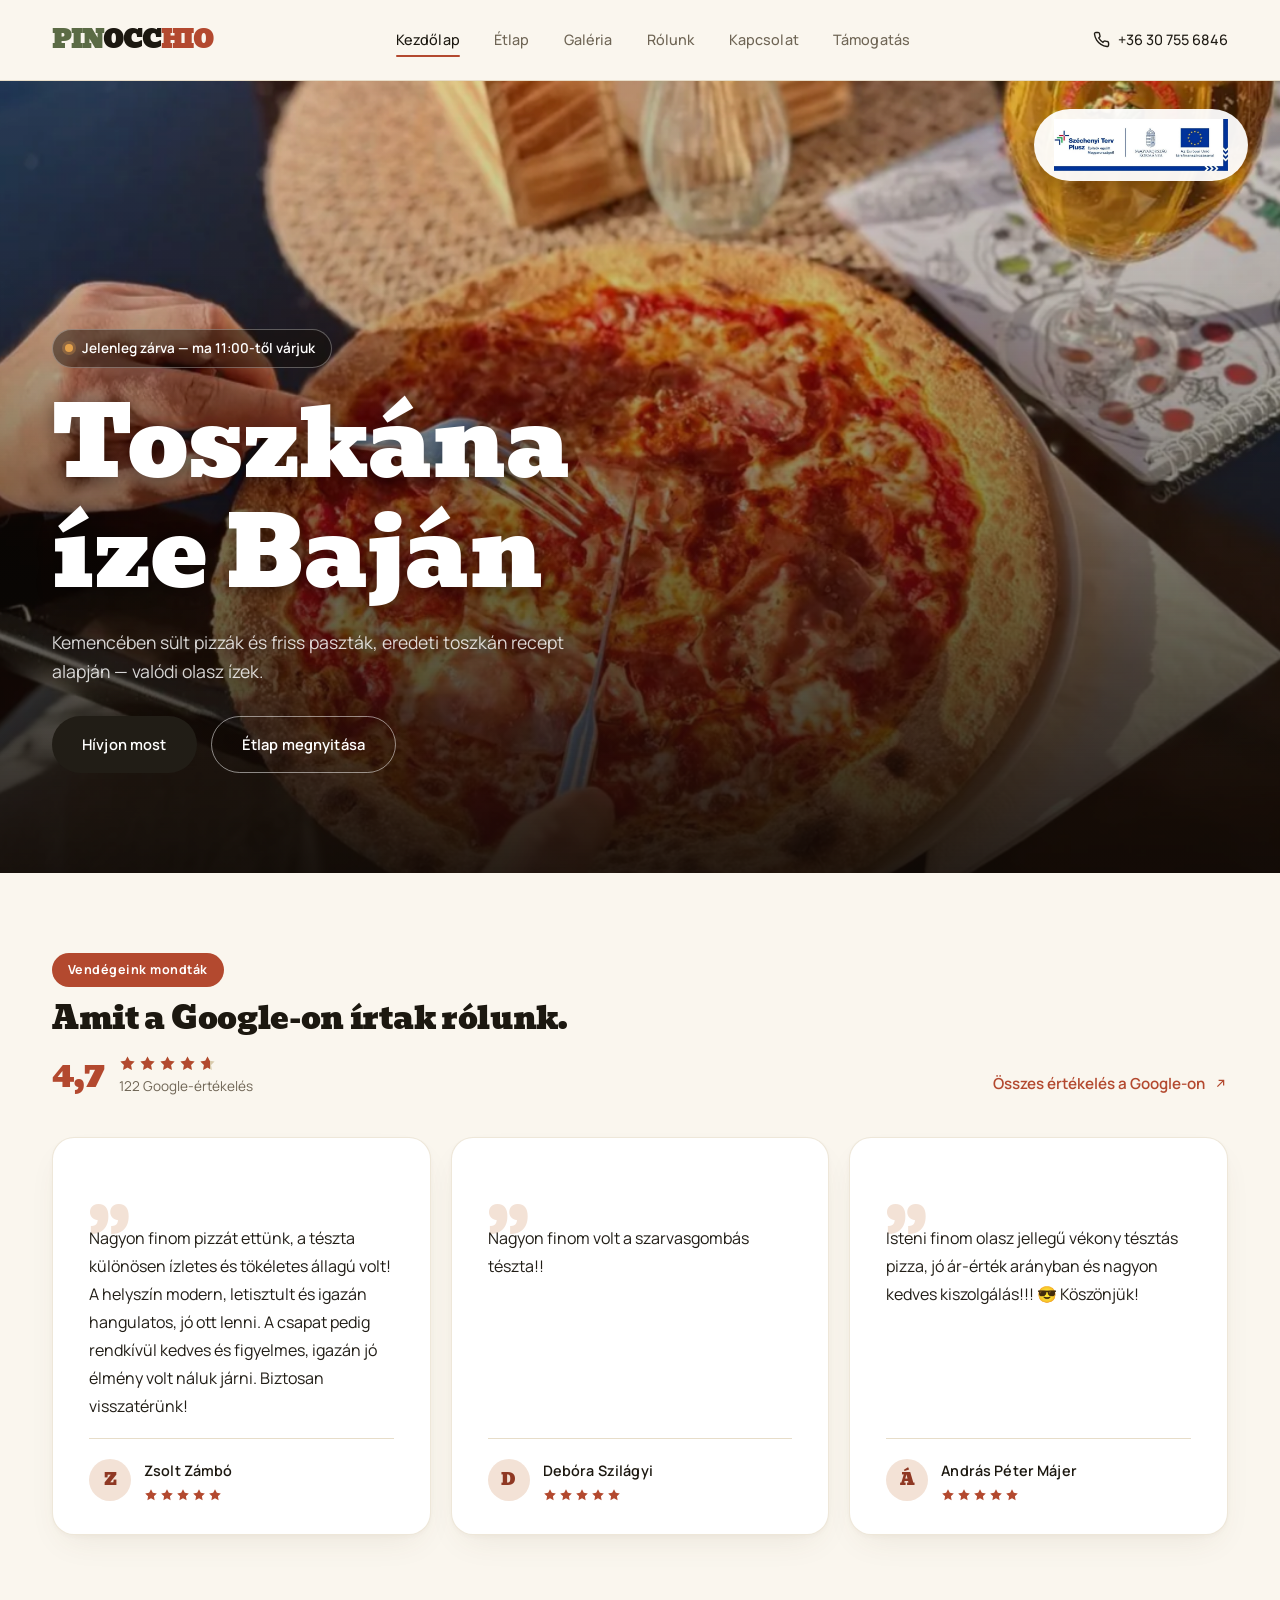
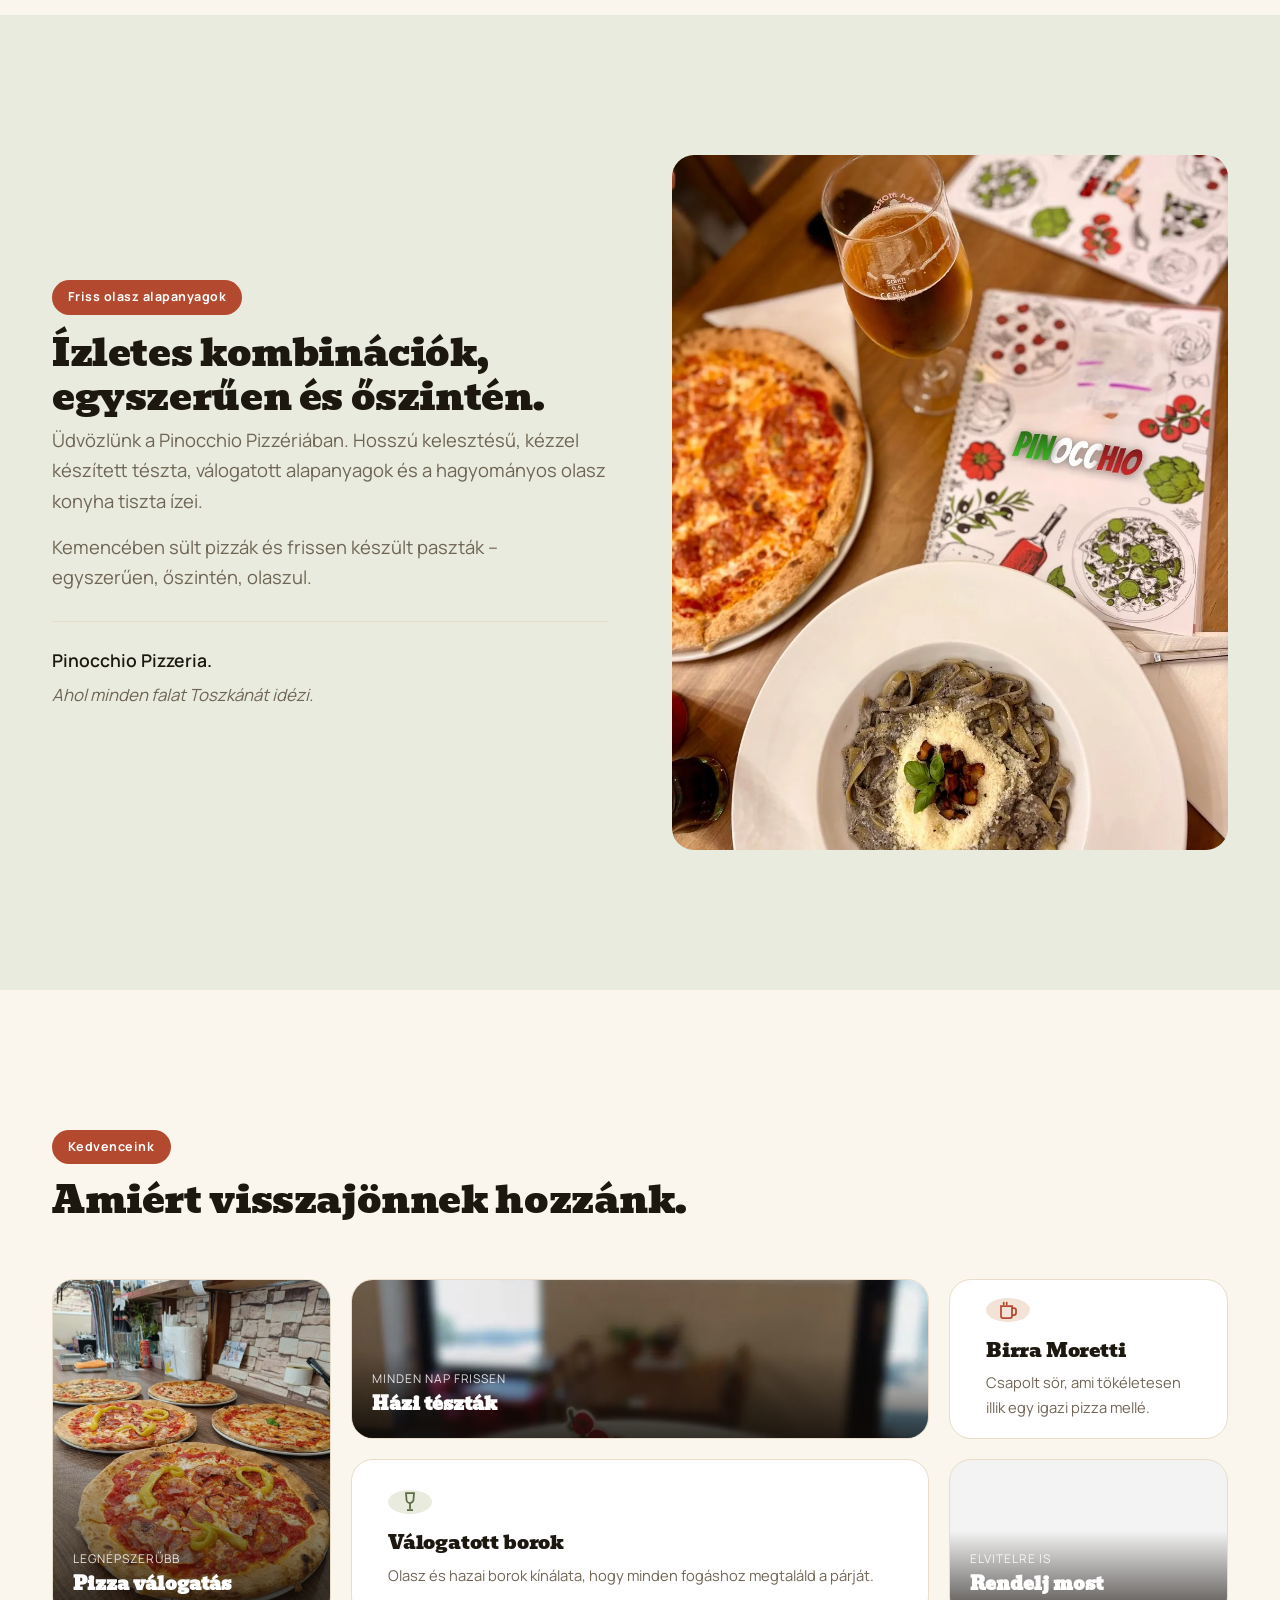
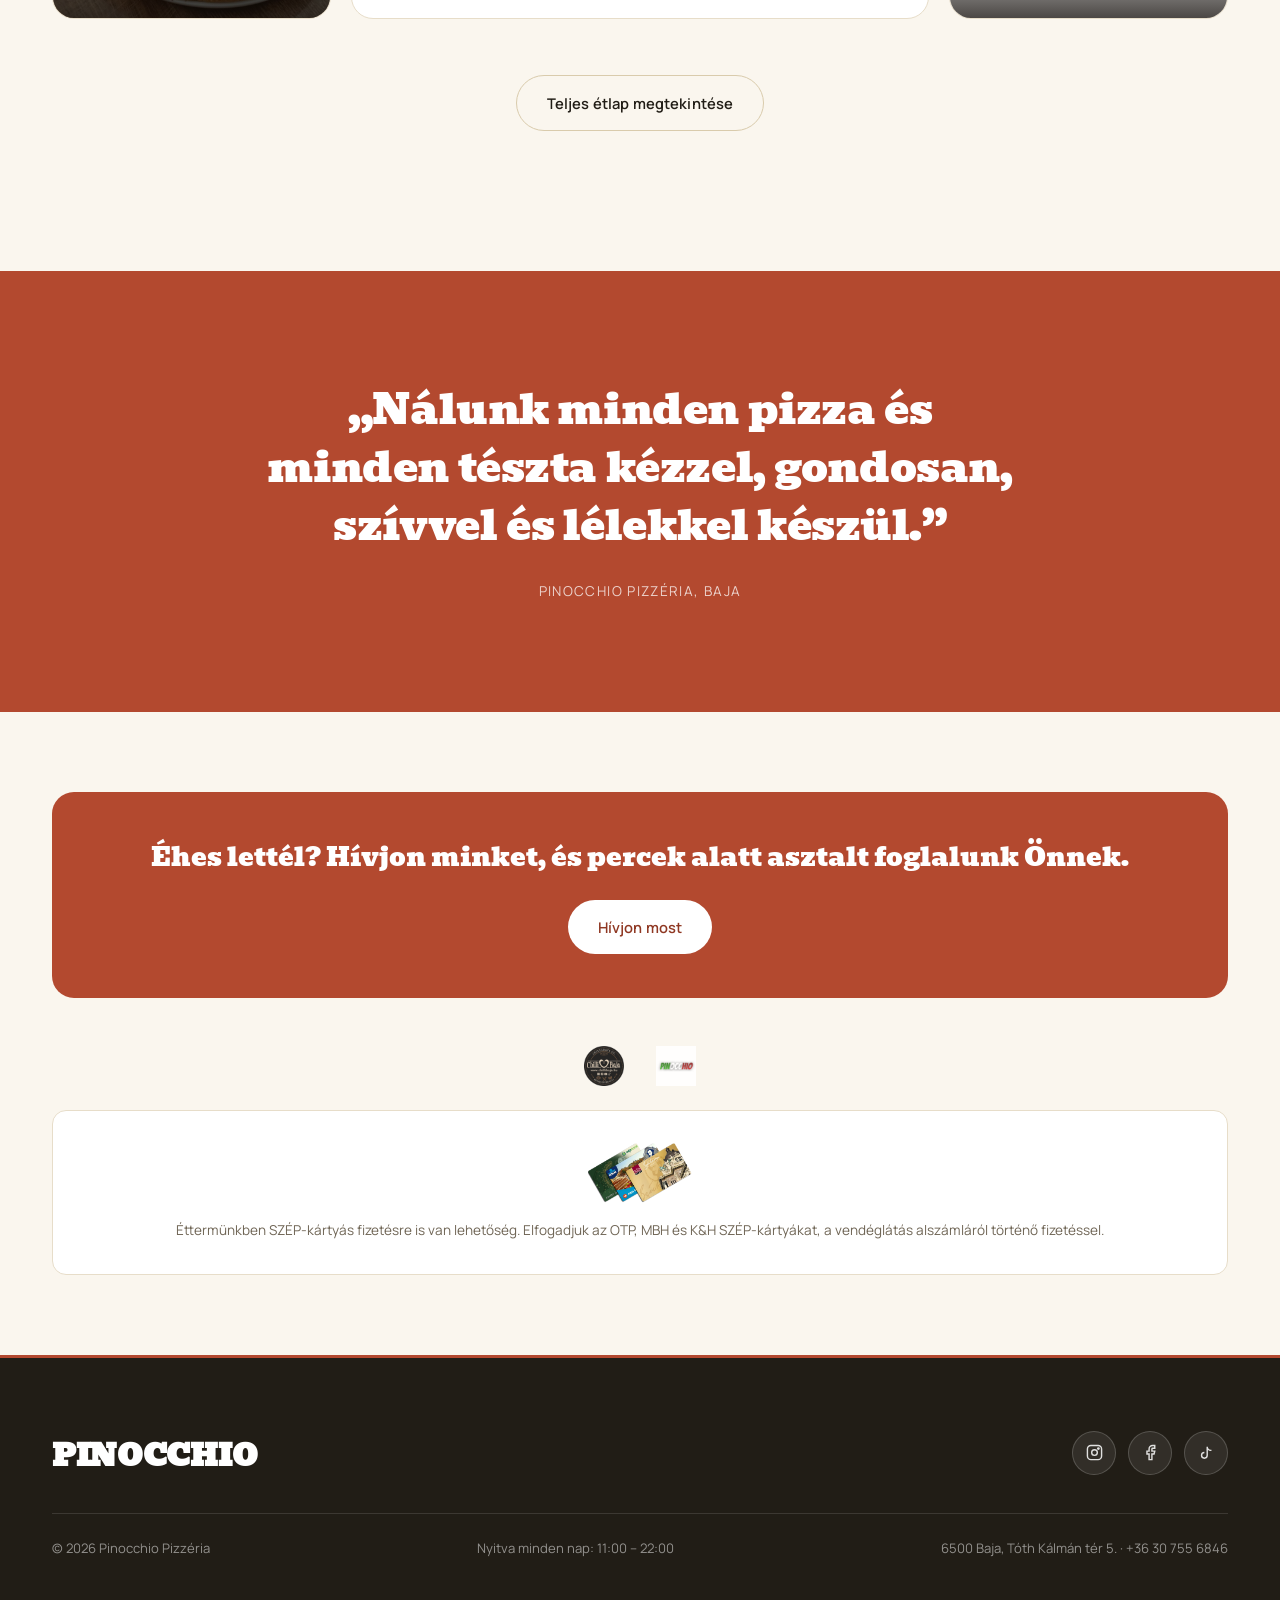
==== index.html @ bcd0d8e9 "Értékelés-kártyák hozzáigazítása az oldal vizuális nyelvéhez A kártyák "Google widget" hatásúak volt" ====
<!DOCTYPE html>
<html lang="hu">
<head>
  <meta charset="UTF-8">
  <meta name="viewport" content="width=device-width, initial-scale=1.0">
  <title>Pinocchio Pizzéria | Toszkána íze Baján</title>
  <meta name="description" content="Pinocchio Pizzéria Baján - kemencében sült pizzák és friss paszták, eredeti toszkán recept alapján.">
  <link rel="preconnect" href="https://fonts.googleapis.com">
  <link href="https://fonts.googleapis.com/css2?family=Bevan:ital@0;1&family=Fraunces:ital,wght@0,500;0,600;0,700;1,500&family=Manrope:wght@400;500;600;700&display=swap" rel="stylesheet">
  <link rel="stylesheet" href="css/style.css">
</head>
<body>

  <header class="site-header">
    <div class="container header-inner">
      <a href="index.html" class="logo">
        <span class="logo-text"><span class="c-green">PIN</span><span class="c-ink">OCC</span><span class="c-red">HIO</span></span>
      </a>
      <nav class="main-nav">
        <ul>
          <li><a href="index.html" class="active">Kezdőlap</a></li>
          <li><a href="etlap.html">Étlap</a></li>
          <li><a href="galeria.html">Galéria</a></li>
          <li><a href="rolunk.html">Rólunk</a></li>
          <li><a href="kapcsolat.html">Kapcsolat</a></li>
          <li><a href="tamogatas.html">Támogatás</a></li>
        </ul>
      </nav>
      <div class="header-actions">
        <a href="tel:+36307556846" class="header-phone" aria-label="Hívás: +36 30 755 6846">
          <svg viewBox="0 0 24 24" fill="none" stroke="currentColor" stroke-width="2"><path d="M22 16.92v3a2 2 0 0 1-2.18 2 19.79 19.79 0 0 1-8.63-3.07 19.5 19.5 0 0 1-6-6 19.79 19.79 0 0 1-3.07-8.67A2 2 0 0 1 4.11 2h3a2 2 0 0 1 2 1.72c.127.96.361 1.903.7 2.81a2 2 0 0 1-.45 2.11L8.09 9.91a16 16 0 0 0 6 6l1.27-1.27a2 2 0 0 1 2.11-.45c.907.339 1.85.573 2.81.7A2 2 0 0 1 22 16.92z"/></svg>
          <span class="phone-text">+36 30 755 6846</span>
        </a>
        <button class="nav-toggle" aria-label="Menü" aria-expanded="false"><span></span><span></span><span></span></button>
      </div>
    </div>
  </header>

  <section class="hero">
    <div class="hero-bg-wrap">
      <img class="hero-bg-img" src="images/hero-pizza.webp" alt="Pizza szeletelése a teraszon, napsütésben, sör és frissítők mellett" data-ph="Hero fotó: teraszon, kézzel vágott pizza">
    </div>
    <a href="tamogatas.html" class="funding-banner" aria-label="Széchenyi Terv Plusz támogatás – részletek a Támogatás oldalon">
      <img src="images/szechenyi-terv-plusz.webp" alt="Széchenyi Terv Plusz, Magyarország Kormánya, Európai Unió" data-ph="Széchenyi Terv Plusz sáv" style="height:52px; width:auto; display:block;">
    </a>
    <div class="container">
      <div class="hero-content">
        <div class="hero-status" id="hero-status" hidden>
          <span class="hero-status-dot" aria-hidden="true"></span>
          <span class="hero-status-text"></span>
        </div>
        <h1>Toszkána íze Baján</h1>
        <p>Kemencében sült pizzák és friss paszták, eredeti toszkán recept alapján — valódi olasz ízek.</p>
        <div class="hero-actions">
          <a href="tel:+36307556846" class="btn">Hívjon most</a>
          <a href="etlap.html" class="btn btn-ghost-light">Étlap megnyitása</a>
        </div>
      </div>
    </div>
  </section>

  <section class="section-tight reviews-section" data-reveal-group aria-labelledby="reviews-title">
    <div class="container">
      <div class="reviews-head" data-reveal>
        <div>
          <span class="eyebrow">Vendégeink mondták</span>
          <h2 id="reviews-title">Amit a Google-on írtak rólunk.</h2>

          <div class="reviews-rating">
            <span class="rating-score">4,7</span>
            <div class="rating-meta">
              <!-- A kitöltés 4,7/5 = 94%, nem felkerekített 5 csillag. -->
              <span class="rating-stars" role="img" aria-label="4,7 csillag az 5-ből">
                <span class="rating-stars-track">
                  <svg viewBox="0 0 24 24" aria-hidden="true"><path d="m12 2 3.09 6.26L22 9.27l-5 4.87 1.18 6.88L12 17.77l-6.18 3.25L7 14.14l-5-4.87 6.91-1.01L12 2Z"/></svg>
                  <svg viewBox="0 0 24 24" aria-hidden="true"><path d="m12 2 3.09 6.26L22 9.27l-5 4.87 1.18 6.88L12 17.77l-6.18 3.25L7 14.14l-5-4.87 6.91-1.01L12 2Z"/></svg>
                  <svg viewBox="0 0 24 24" aria-hidden="true"><path d="m12 2 3.09 6.26L22 9.27l-5 4.87 1.18 6.88L12 17.77l-6.18 3.25L7 14.14l-5-4.87 6.91-1.01L12 2Z"/></svg>
                  <svg viewBox="0 0 24 24" aria-hidden="true"><path d="m12 2 3.09 6.26L22 9.27l-5 4.87 1.18 6.88L12 17.77l-6.18 3.25L7 14.14l-5-4.87 6.91-1.01L12 2Z"/></svg>
                  <svg viewBox="0 0 24 24" aria-hidden="true"><path d="m12 2 3.09 6.26L22 9.27l-5 4.87 1.18 6.88L12 17.77l-6.18 3.25L7 14.14l-5-4.87 6.91-1.01L12 2Z"/></svg>
                </span>
                <span class="rating-stars-fill">
                  <span class="rating-stars-row">
                    <svg viewBox="0 0 24 24" aria-hidden="true"><path d="m12 2 3.09 6.26L22 9.27l-5 4.87 1.18 6.88L12 17.77l-6.18 3.25L7 14.14l-5-4.87 6.91-1.01L12 2Z"/></svg>
                    <svg viewBox="0 0 24 24" aria-hidden="true"><path d="m12 2 3.09 6.26L22 9.27l-5 4.87 1.18 6.88L12 17.77l-6.18 3.25L7 14.14l-5-4.87 6.91-1.01L12 2Z"/></svg>
                    <svg viewBox="0 0 24 24" aria-hidden="true"><path d="m12 2 3.09 6.26L22 9.27l-5 4.87 1.18 6.88L12 17.77l-6.18 3.25L7 14.14l-5-4.87 6.91-1.01L12 2Z"/></svg>
                    <svg viewBox="0 0 24 24" aria-hidden="true"><path d="m12 2 3.09 6.26L22 9.27l-5 4.87 1.18 6.88L12 17.77l-6.18 3.25L7 14.14l-5-4.87 6.91-1.01L12 2Z"/></svg>
                    <svg viewBox="0 0 24 24" aria-hidden="true"><path d="m12 2 3.09 6.26L22 9.27l-5 4.87 1.18 6.88L12 17.77l-6.18 3.25L7 14.14l-5-4.87 6.91-1.01L12 2Z"/></svg>
                  </span>
                </span>
              </span>
              <span class="rating-count">122 Google-értékelés</span>
            </div>
          </div>
        </div>

        <a href="https://www.google.com/search?hl=hu&amp;q=Pinocchio+Pizzeria+Baja&amp;si=APenkKmVGdgpMPDQZoEWS8RIAhsqXAKlNLP0B8DNkkiU9KPI0ZlF3ijc8vMxl3jXnVHCu2qOVrmI-VQfmdqanh3Q76KdPwLLT1fNZAM6zOHg3yiAg5osFNRvyavQ94IfJoLZQ6wRVt1F" class="reviews-link" target="_blank" rel="noopener">
          Összes értékelés a Google-on
          <svg viewBox="0 0 24 24" fill="none" stroke="currentColor" stroke-width="2" aria-hidden="true"><path d="M7 17 17 7M9 7h8v8"/></svg>
        </a>
      </div>

      <ul class="reviews-grid">
        <li class="review-card" data-reveal>
          <span class="review-mark" aria-hidden="true">&bdquo;</span>
          <blockquote>Nagyon finom pizzát ettünk, a tészta különösen ízletes és tökéletes állagú volt! A helyszín modern, letisztult és igazán hangulatos, jó ott lenni. A csapat pedig rendkívül kedves és figyelmes, igazán jó élmény volt náluk járni. Biztosan visszatérünk!</blockquote>
          <footer class="review-author">
            <span class="review-avatar" aria-hidden="true">Z</span>
            <span class="review-author-meta">
              <cite>Zsolt Zámbó</cite>
              <span class="review-stars" role="img" aria-label="5 csillag az 5-ből">
                <svg viewBox="0 0 24 24" aria-hidden="true"><path d="m12 2 3.09 6.26L22 9.27l-5 4.87 1.18 6.88L12 17.77l-6.18 3.25L7 14.14l-5-4.87 6.91-1.01L12 2Z"/></svg>
                <svg viewBox="0 0 24 24" aria-hidden="true"><path d="m12 2 3.09 6.26L22 9.27l-5 4.87 1.18 6.88L12 17.77l-6.18 3.25L7 14.14l-5-4.87 6.91-1.01L12 2Z"/></svg>
                <svg viewBox="0 0 24 24" aria-hidden="true"><path d="m12 2 3.09 6.26L22 9.27l-5 4.87 1.18 6.88L12 17.77l-6.18 3.25L7 14.14l-5-4.87 6.91-1.01L12 2Z"/></svg>
                <svg viewBox="0 0 24 24" aria-hidden="true"><path d="m12 2 3.09 6.26L22 9.27l-5 4.87 1.18 6.88L12 17.77l-6.18 3.25L7 14.14l-5-4.87 6.91-1.01L12 2Z"/></svg>
                <svg viewBox="0 0 24 24" aria-hidden="true"><path d="m12 2 3.09 6.26L22 9.27l-5 4.87 1.18 6.88L12 17.77l-6.18 3.25L7 14.14l-5-4.87 6.91-1.01L12 2Z"/></svg>
              </span>
            </span>
          </footer>
        </li>

        <li class="review-card" data-reveal>
          <span class="review-mark" aria-hidden="true">&bdquo;</span>
          <blockquote>Nagyon finom volt a szarvasgombás tészta!!</blockquote>
          <footer class="review-author">
            <span class="review-avatar" aria-hidden="true">D</span>
            <span class="review-author-meta">
              <cite>Debóra Szilágyi</cite>
              <span class="review-stars" role="img" aria-label="5 csillag az 5-ből">
                <svg viewBox="0 0 24 24" aria-hidden="true"><path d="m12 2 3.09 6.26L22 9.27l-5 4.87 1.18 6.88L12 17.77l-6.18 3.25L7 14.14l-5-4.87 6.91-1.01L12 2Z"/></svg>
                <svg viewBox="0 0 24 24" aria-hidden="true"><path d="m12 2 3.09 6.26L22 9.27l-5 4.87 1.18 6.88L12 17.77l-6.18 3.25L7 14.14l-5-4.87 6.91-1.01L12 2Z"/></svg>
                <svg viewBox="0 0 24 24" aria-hidden="true"><path d="m12 2 3.09 6.26L22 9.27l-5 4.87 1.18 6.88L12 17.77l-6.18 3.25L7 14.14l-5-4.87 6.91-1.01L12 2Z"/></svg>
                <svg viewBox="0 0 24 24" aria-hidden="true"><path d="m12 2 3.09 6.26L22 9.27l-5 4.87 1.18 6.88L12 17.77l-6.18 3.25L7 14.14l-5-4.87 6.91-1.01L12 2Z"/></svg>
                <svg viewBox="0 0 24 24" aria-hidden="true"><path d="m12 2 3.09 6.26L22 9.27l-5 4.87 1.18 6.88L12 17.77l-6.18 3.25L7 14.14l-5-4.87 6.91-1.01L12 2Z"/></svg>
              </span>
            </span>
          </footer>
        </li>

        <li class="review-card" data-reveal>
          <span class="review-mark" aria-hidden="true">&bdquo;</span>
          <blockquote>Isteni finom olasz jellegű vékony tésztás pizza, jó ár-érték arányban és nagyon kedves kiszolgálás!!! 😎 Köszönjük!</blockquote>
          <footer class="review-author">
            <span class="review-avatar" aria-hidden="true">Á</span>
            <span class="review-author-meta">
              <cite>András Péter Májer</cite>
              <span class="review-stars" role="img" aria-label="5 csillag az 5-ből">
                <svg viewBox="0 0 24 24" aria-hidden="true"><path d="m12 2 3.09 6.26L22 9.27l-5 4.87 1.18 6.88L12 17.77l-6.18 3.25L7 14.14l-5-4.87 6.91-1.01L12 2Z"/></svg>
                <svg viewBox="0 0 24 24" aria-hidden="true"><path d="m12 2 3.09 6.26L22 9.27l-5 4.87 1.18 6.88L12 17.77l-6.18 3.25L7 14.14l-5-4.87 6.91-1.01L12 2Z"/></svg>
                <svg viewBox="0 0 24 24" aria-hidden="true"><path d="m12 2 3.09 6.26L22 9.27l-5 4.87 1.18 6.88L12 17.77l-6.18 3.25L7 14.14l-5-4.87 6.91-1.01L12 2Z"/></svg>
                <svg viewBox="0 0 24 24" aria-hidden="true"><path d="m12 2 3.09 6.26L22 9.27l-5 4.87 1.18 6.88L12 17.77l-6.18 3.25L7 14.14l-5-4.87 6.91-1.01L12 2Z"/></svg>
                <svg viewBox="0 0 24 24" aria-hidden="true"><path d="m12 2 3.09 6.26L22 9.27l-5 4.87 1.18 6.88L12 17.77l-6.18 3.25L7 14.14l-5-4.87 6.91-1.01L12 2Z"/></svg>
              </span>
            </span>
          </footer>
        </li>
      </ul>
    </div>
  </section>

  <section class="section section-surface" data-reveal-group>
    <div class="container intro-grid">
      <div data-reveal>
        <span class="eyebrow">Friss olasz alapanyagok</span>
        <h2>Ízletes kombinációk, egyszerűen és őszintén.</h2>
        <p>Üdvözlünk a Pinocchio Pizzériában. Hosszú kelesztésű, kézzel készített tészta, válogatott alapanyagok és a hagyományos olasz konyha tiszta ízei.</p>
        <p>Kemencében sült pizzák és frissen készült paszták – egyszerűen, őszintén, olaszul.</p>
        <p class="signature">Pinocchio Pizzeria.
          <small>Ahol minden falat Toszkánát idézi.</small>
        </p>
      </div>
      <div class="intro-img" data-reveal>
        <img src="images/asztal-etel.webp" alt="Pizza, tészta és bor az asztalon" data-ph="Asztali fotó: pizza, tészta, bor" loading="lazy" decoding="async">
      </div>
    </div>
  </section>

  <section class="section" data-reveal-group>
    <div class="container">
      <div class="section-head" data-reveal>
        <span class="eyebrow">Kedvenceink</span>
        <h2>Amiért visszajönnek hozzánk.</h2>
      </div>

      <div class="bento-grid">
        <div class="bento-card row-2 has-photo" data-reveal>
          <img src="images/etlap-elonezet.webp" alt="Válogatás a pizzáinkból" data-ph="Pizza válogatás" loading="lazy" decoding="async">
          <div class="bento-label">
            <div class="tag">Legnépszerűbb</div>
            <div class="name">Pizza válogatás</div>
          </div>
        </div>

        <div class="bento-card span-2 has-photo" data-reveal>
          <img src="images/rolunk-teszta.webp" alt="Kézzel nyújtott házi tészta friss bazsalikommal" data-ph="Házi tészta bazsalikommal" loading="lazy" decoding="async">
          <div class="bento-label">
            <div class="tag">Minden nap frissen</div>
            <div class="name">Házi tészták</div>
          </div>
        </div>

        <div class="bento-card icon-card" data-reveal>
          <span class="icon-badge" aria-hidden="true">
            <svg width="24" height="24" viewBox="0 0 24 24" fill="none" stroke="currentColor" stroke-width="1.75"><path d="M5 8h11v10a2 2 0 0 1-2 2H7a2 2 0 0 1-2-2V8Z"/><path d="M16 10h2a2 2 0 0 1 2 2v3a2 2 0 0 1-2 2h-2"/><path d="M8 4c-.5 1-.5 2 0 3M11 4c-.5 1-.5 2 0 3"/></svg>
          </span>
          <h3>Birra Moretti</h3>
          <p>Csapolt sör, ami tökéletesen illik egy igazi pizza mellé.</p>
        </div>

        <div class="bento-card span-2 icon-card" data-reveal>
          <span class="icon-badge olive" aria-hidden="true">
            <svg width="24" height="24" viewBox="0 0 24 24" fill="none" stroke="currentColor" stroke-width="1.75"><path d="M8 3h8l-.5 6.5a3.5 3.5 0 0 1-7 0L8 3Z"/><path d="M12 13v6M9 20h6"/></svg>
          </span>
          <h3>Válogatott borok</h3>
          <p>Olasz és hazai borok kínálata, hogy minden fogáshoz megtaláld a párját.</p>
        </div>

        <div class="bento-card has-photo" data-reveal>
          <img src="images/rolunk-pizza.webp" alt="Kemencében sült pizza dobozban" data-ph="Pizza dobozban" loading="lazy" decoding="async">
          <div class="bento-label">
            <div class="tag">Elvitelre is</div>
            <div class="name">Rendelj most</div>
          </div>
        </div>
      </div>

      <div style="text-align:center; margin-top:56px;" data-reveal>
        <a href="etlap.html" class="btn btn-outline">Teljes étlap megtekintése</a>
      </div>
    </div>
  </section>

  <section class="section pull-quote-section">
    <div class="container pull-quote" data-reveal>
      <p>„Nálunk minden pizza és minden tészta kézzel, gondosan, szívvel és lélekkel készül.”</p>
      <cite>Pinocchio Pizzéria, Baja</cite>
    </div>
  </section>

  <section class="section-tight" data-reveal-group>
    <div class="container">
      <div class="closing-cta" data-reveal>
        <p>Éhes lettél? Hívjon minket, és percek alatt asztalt foglalunk Önnek.</p>
        <a href="tel:+36307556846" class="btn">Hívjon most</a>
      </div>

      <div class="partners-strip" data-reveal>
        <img src="images/logo-chillibaja.webp" alt="Chilli Baja logó" data-ph="Chilli Baja logó" loading="lazy" decoding="async">
        <img src="images/logo-pinocchio.webp" alt="Pinocchio logó" data-ph="Pinocchio logó" loading="lazy" decoding="async">
      </div>

      <div class="payment-note">
        <img src="images/szep_kartyak.webp" alt="OTP, K&amp;H és MBH SZÉP kártya logók" data-ph="SZÉP kártya logók" loading="lazy" decoding="async">
        <p>Éttermünkben SZÉP-kártyás fizetésre is van lehetőség. Elfogadjuk az OTP, MBH és K&amp;H SZÉP-kártyákat, a vendéglátás alszámláról történő fizetéssel.</p>
      </div>
    </div>
  </section>

  <footer class="site-footer">
    <div class="container">
      <div class="footer-grid">
        <span class="logo-text"><span class="c-green">PIN</span><span class="c-ink">OCC</span><span class="c-red">HIO</span></span>
        <div class="social-icons">
          <a href="https://www.instagram.com/pinocchio_baja/" target="_blank" rel="noopener" aria-label="Instagram"><svg width="17" height="17" viewBox="0 0 24 24" fill="none" stroke="currentColor" stroke-width="2"><rect x="2" y="2" width="20" height="20" rx="5"/><circle cx="12" cy="12" r="4"/><circle cx="17.5" cy="6.5" r="1"/></svg></a>
          <a href="https://www.facebook.com/bajapinocchio" target="_blank" rel="noopener" aria-label="Facebook"><svg width="17" height="17" viewBox="0 0 24 24" fill="none" stroke="currentColor" stroke-width="2"><path d="M18 2h-3a5 5 0 0 0-5 5v3H7v4h3v8h4v-8h3l1-4h-4V7a1 1 0 0 1 1-1h3z"/></svg></a>
          <a href="https://www.tiktok.com/@pinocchiobaja" target="_blank" rel="noopener" aria-label="TikTok"><svg width="17" height="17" viewBox="0 0 24 24" fill="none" stroke="currentColor" stroke-width="2"><path d="M9 12a4 4 0 1 0 4 4V4a5 5 0 0 0 5 5h1"/></svg></a>
        </div>
      </div>
      <div class="footer-bottom">
        <span>&copy; <span id="year"></span> Pinocchio Pizzéria</span>
        <span>Nyitva minden nap: 11:00 &ndash; 22:00</span>
        <span>6500 Baja, Tóth Kálmán tér 5. &middot; <a href="tel:+36307556846">+36 30 755 6846</a></span>
      </div>
    </div>
  </footer>

  <script src="js/script.js"></script>
  <script>document.getElementById('year').textContent = new Date().getFullYear();</script>
</body>
</html>
---- css/style.css ----
/* ===========================================================
   Pinocchio Pizzéria — REDESIGN (premium minimal / bento)
   Meleg olasz hangulat, de modern minimalista, prémium nyelven:
   sok levegő, egyetlen magabiztos terrakotta akcentus, finom
   hajszálvonalak dekoráció helyett, bento-jellegű kártyák.
   Mozgás: közepes intenzitás - staggered scroll-reveal + finom
   hero parallax, de mindig 300ms alatti UI-mikroanimációkkal.
   =========================================================== */

:root {
  --color-bg: #faf6ee;
  --color-surface: #ffffff;
  --color-ink: #211d16;
  --color-heading: #1c1810;
  --color-text-soft: #6f6555;
  --color-text-faint: #7a6e56;

  --color-accent: #b3492f;
  --color-accent-dark: #8f3823;
  --color-accent-soft: #f3e2d6;
  --color-olive: #5b6b45;
  --color-olive-soft: #e8ebdd;

  --color-line: #e7ddc9;
  --color-line-strong: #d9cbac;
  --color-white: #ffffff;

  --color-status-open: #7fce6d;
  --color-status-closed: #e4a24c;

  --font-display: "Bevan", "Fraunces", "Georgia", serif;
  --font-body: "Manrope", "Segoe UI", sans-serif;

  --container-width: 1240px;
  --radius-sm: 6px;
  --radius-md: 14px;
  --radius-lg: 22px;

  --ease-out: cubic-bezier(0.23, 1, 0.32, 1);
  --ease-in-out: cubic-bezier(0.77, 0, 0.175, 1);
  --dur-fast: 160ms;
  --dur-base: 220ms;
  --dur-reveal: 600ms;
}

* { margin: 0; padding: 0; box-sizing: border-box; }
html { scroll-behavior: smooth; }

@media (prefers-reduced-motion: reduce) {
  html { scroll-behavior: auto; }
  * { animation-duration: 0.01ms !important; transition-duration: 0.01ms !important; }
}

body {
  font-family: var(--font-body);
  background: var(--color-bg);
  color: var(--color-ink);
  line-height: 1.65;
  font-size: 16px;
  -webkit-font-smoothing: antialiased;
}

img { max-width: 100%; display: block; }
a { color: inherit; text-decoration: none; }
ul { list-style: none; }
button { font-family: inherit; cursor: pointer; border: none; background: none; }

.container {
  width: 100%;
  max-width: var(--container-width);
  margin-inline: auto;
  padding-inline: 32px;
}

h1, h2, h3, h4 {
  font-family: var(--font-display);
  color: var(--color-heading);
  /* Bevan ships one weight (400) - the slab strokes carry the weight
     themselves, so headings ask for 400 everywhere rather than a
     synthetic/faux-bold from requesting a weight the face doesn't have. */
  font-weight: 400;
  line-height: 1.15;
  letter-spacing: -0.01em;
  text-wrap: balance;
}

/* Tömör jelvény a ritkított nagybetűs "kicker" helyett - /impeccable bolder,
   playful energy irány. Elhagyja az AI-sablon kicker-mintát, és mellékesen
   robusztusabban old meg minden hero/fotó-fölötti kontraszt-kérdést is,
   mint egy csak-szöveg megoldás, mert nem függ az alatta lévő háttértől. */
.eyebrow {
  display: inline-flex;
  align-items: center;
  padding: 7px 16px;
  border-radius: 999px;
  background: var(--color-accent);
  color: var(--color-white);
  font-weight: 700;
  font-size: 0.78rem;
  letter-spacing: 0.04em;
}

.eyebrow::before {
  display: none;
}

/* ---------- Gombok ---------- */
.btn {
  display: inline-flex;
  align-items: center;
  gap: 10px;
  padding: 15px 30px;
  background: var(--color-ink);
  color: var(--color-white);
  font-family: var(--font-body);
  font-weight: 600;
  font-size: 0.92rem;
  letter-spacing: 0.01em;
  border-radius: 999px;
  transition: transform var(--dur-fast) var(--ease-out),
              background var(--dur-base) var(--ease-out),
              box-shadow var(--dur-base) var(--ease-out);
}

.btn:hover {
  background: var(--color-accent);
  box-shadow: 0 10px 26px rgba(179, 73, 47, 0.28);
  transform: translateY(-2px);
}

.btn:active { transform: scale(0.97) translateY(0); transition-duration: var(--dur-fast); }

.btn-outline {
  background: transparent;
  color: var(--color-ink);
  border: 1px solid var(--color-line-strong);
}

.btn-outline:hover { background: var(--color-ink); color: var(--color-white); box-shadow: none; }

/* ---------- Fejléc ---------- */
.site-header {
  position: sticky;
  top: 0;
  z-index: 100;
  background: rgba(250, 246, 238, 0.88);
  backdrop-filter: blur(10px);
  border-bottom: 1px solid var(--color-line);
}

.header-inner {
  display: flex;
  align-items: center;
  justify-content: space-between;
  padding-block: 20px;
  gap: 24px;
}

.logo-text {
  font-family: var(--font-display);
  font-weight: 700;
  font-size: 1.5rem;
  letter-spacing: -0.01em;
}

.logo .c-green { color: var(--color-olive); }
.logo .c-ink { color: var(--color-heading); }
.logo .c-red { color: var(--color-accent); }

.header-phone {
  display: flex;
  align-items: center;
  gap: 8px;
  padding: 11px 10px;
  margin: -11px -10px;
  min-height: 44px;
  font-size: 0.9rem;
  font-weight: 500;
  white-space: nowrap;
  transition: color var(--dur-base) var(--ease-out);
}

.header-phone:hover { color: var(--color-accent); }
.header-phone svg { width: 17px; height: 17px; flex-shrink: 0; }

.main-nav ul { display: flex; gap: 6px; }

.main-nav a {
  position: relative;
  display: inline-block;
  font-size: 0.9rem;
  font-weight: 500;
  letter-spacing: 0.01em;
  padding: 8px 14px;
  color: var(--color-text-soft);
  transition: color var(--dur-base) var(--ease-out);
}

.main-nav a::after {
  content: "";
  position: absolute;
  left: 14px;
  right: 14px;
  bottom: 3px;
  height: 2px;
  background: var(--color-accent);
  border-radius: 999px;
  transform: scaleX(0);
  transform-origin: center;
  transition: transform var(--dur-base) var(--ease-out);
}

.main-nav a:hover,
.main-nav a.active { color: var(--color-heading); }
.main-nav a:hover::after,
.main-nav a.active::after { transform: scaleX(1); }

.header-actions { display: flex; align-items: center; gap: 22px; }

.nav-toggle {
  /* appearance:auto a natív OS gomb-widgetet használta, ami elnyomta a
     gyerek span-ek CSS transformját (a hamburger sosem animálódott X-é). */
  appearance: none;
  display: none;
  flex-direction: column;
  justify-content: center;
  align-items: center;
  gap: 5px;
  width: 44px;
  height: 44px;
  margin: -11px -8px;
}
.nav-toggle span { width: 24px; }
.nav-toggle span {
  height: 2px;
  background: var(--color-heading);
  border-radius: 999px;
  transition: transform var(--dur-base) var(--ease-out), opacity var(--dur-base) var(--ease-out);
}

/* Hamburger -> X: a menü nyitott/zárt állapota eddig semmilyen vizuális
   visszajelzést nem adott az ikonon magán, csak a lenyíló panel jelezte. */
.nav-toggle.open span:nth-child(1) { transform: translateY(7px) rotate(45deg); }
.nav-toggle.open span:nth-child(2) { opacity: 0; }
.nav-toggle.open span:nth-child(3) { transform: translateY(-7px) rotate(-45deg); }

/* ---------- Hero ---------- */
.hero {
  position: relative;
  /* svh (small viewport height) a vh helyett: Android Chrome-on a vh a
     legnagyobb magassághoz igazodik, így görgetéskor a címsor ki/be úszásakor
     a hero folyamatosan átméreteződött - ez látszott villogásnak/akadásnak.
     Az svh a legkisebb (címsor látható) magassághoz köt, ezért görgetéskor
     stabil marad, nem méreteződik át. A vh sor fallback régi böngészőkre. */
  min-height: 88vh;
  min-height: 88svh;
  display: flex;
  align-items: flex-end;
  overflow: hidden;
  background: var(--color-ink);
}

.hero-bg-wrap {
  position: absolute;
  inset: 0;
  overflow: hidden;
}

.hero-bg-img {
  position: absolute;
  inset: -6% -6%;
  /* A globális `img { max-width: 100% }` reset felülírta ezt 112%-ról
     100%-ra, ezért a bal -6% eltolás mellett a kép jobb széle 6%-kal
     rövidebb lett a konténernél - sötét rés látszott ki alóla széles
     nézeteken. max-width/max-height: none oldja fel a korlátot itt. */
  width: 112%;
  height: 112%;
  max-width: none;
  max-height: none;
  object-fit: cover;
  object-position: 50% 58%;
  /* Saját, állandó GPU-kompozit rétegre emeljük a képet, hogy a görgetéses
     parallax alatt ne rajzolja újra a böngésző - e nélkül a nagy hero-fotó
     minden scroll-frame-nél villant/ugrált egyes GPU-kon. A translate3d(0,0,0)
     már betöltéskor promótálja a réteget (nem csak az első scroll-kor), a
     backface-visibility: hidden pedig kiszűri a sub-pixel újrarajzolást. */
  transform: translate3d(0, 0, 0);
  backface-visibility: hidden;
  -webkit-backface-visibility: hidden;
  will-change: transform;
}

/* Mobilon/érintős eszközön nincs parallax (lásd script.js), ezért a nagy
   képet nem tartjuk feleslegesen külön GPU-rétegen - a will-change memóriát
   foglalna és hozzájárulna a görgetési akadáshoz. A kép statikusan stabil. */
@media (max-width: 900px), (pointer: coarse) {
  .hero-bg-img { will-change: auto; }
}

.hero::after {
  content: "";
  position: absolute;
  inset: 0;
  background: linear-gradient(0deg, rgba(15, 10, 6, 0.9) 0%, rgba(15, 10, 6, 0.55) 42%, rgba(15, 10, 6, 0.22) 75%, rgba(15, 10, 6, 0.12) 100%);
}

.hero-content {
  position: relative;
  z-index: 2;
  color: var(--color-white);
  padding: 0 0 100px;
  max-width: 780px;
}

.hero-content > * {
  animation: hero-rise 700ms var(--ease-out) both;
}
.hero-content .hero-status { animation-delay: 0ms; }
.hero-content .eyebrow { animation-delay: 80ms; }
.hero-content h1 { animation-delay: 160ms; }
.hero-content p { animation-delay: 260ms; }
.hero-content .hero-actions { animation-delay: 360ms; }

@keyframes hero-rise {
  from { opacity: 0; transform: translateY(16px); }
  to { opacity: 1; transform: translateY(0); }
}

.hero-status {
  display: inline-flex;
  align-items: center;
  gap: 9px;
  margin-bottom: 20px;
  padding: 7px 16px 7px 12px;
  border-radius: 999px;
  background: rgba(20, 14, 8, 0.45);
  border: 1px solid rgba(255, 255, 255, 0.3);
  font-size: 0.85rem;
  font-weight: 600;
  color: var(--color-white);
}

.hero-status-dot {
  width: 8px;
  height: 8px;
  border-radius: 50%;
  background: var(--color-status-open);
  box-shadow: 0 0 0 3px rgba(127, 206, 109, 0.28);
  flex-shrink: 0;
}

.hero-status.is-closed .hero-status-dot {
  background: var(--color-status-closed);
  box-shadow: 0 0 0 3px rgba(228, 162, 76, 0.28);
}

/* Az eyebrow most egy tömör, átlátszatlan jelvény (lásd fentebb), ezért nem
   függ többé attól, mi van a fotón mögötte - nincs szükség külön szín-
   trükkre a hero fölött. */
.hero .eyebrow {
  margin-bottom: 20px;
}

.hero h1 {
  color: var(--color-white);
  font-weight: 400;
  font-size: clamp(3rem, 9vw, 6rem);
  margin-bottom: 20px;
  text-shadow: 0 3px 18px rgba(0, 0, 0, 0.4);
}

.hero p {
  font-size: 1.1rem;
  color: rgba(255,255,255,0.82);
  max-width: 520px;
  text-shadow: 0 2px 12px rgba(0, 0, 0, 0.35);
  margin-bottom: 6px;
}

.hero-actions {
  display: flex;
  flex-wrap: wrap;
  gap: 14px;
  margin-top: 30px;
}

.btn-ghost-light {
  background: transparent;
  color: var(--color-white);
  border: 1px solid rgba(255, 255, 255, 0.5);
}

.btn-ghost-light:hover {
  background: var(--color-white);
  color: var(--color-ink);
  box-shadow: none;
}

.funding-banner {
  position: absolute;
  top: 28px;
  right: 32px;
  z-index: 2;
  display: block;
  background: rgba(255,255,255,0.94);
  padding: 10px 20px;
  border-radius: 999px;
  box-shadow: 0 8px 20px rgba(33, 29, 22, 0.22);
  transition: transform var(--dur-base) var(--ease-out), box-shadow var(--dur-base) var(--ease-out);
}

@media (hover: hover) and (pointer: fine) {
  .funding-banner:hover {
    transform: translateY(-2px);
    box-shadow: 0 12px 28px rgba(33, 29, 22, 0.28);
  }
}

.funding-banner:active { transform: scale(0.97); }

/* ---------- Szekció ---------- */
.section { padding: 140px 0; }
.section-tight { padding: 80px 0; }
.section-surface { background: var(--color-olive-soft); }

.section-head {
  max-width: 640px;
  margin-bottom: 56px;
}

.section-head h2 { font-size: clamp(1.9rem, 3vw, 2.6rem); margin-top: 14px; }
.section-head p { color: var(--color-text-soft); margin-top: 14px; font-size: 1.05rem; }

/* ---------- Scroll reveal ---------- */
[data-reveal] {
  opacity: 0;
  transform: translateY(24px);
  transition: opacity var(--dur-reveal) var(--ease-out),
              transform var(--dur-reveal) var(--ease-out);
  transition-delay: calc(var(--i, 0) * 60ms);
}

[data-reveal].is-visible { opacity: 1; transform: translateY(0); }

/* Az idézet és a záró CTA nem lista-elemek, hanem a lap két egyedi
   érzelmi csúcspontja - a generikus fade+rise helyett saját ütemet és
   anyagot kapnak, hogy ne "minden szekció ugyanaz a fade" AI-mintaként
   hasson. Az idézetnél elmosódásból élesedő, enyhén zsugorodó belépés
   ("focus pull"); a CTA-nál magabiztosabb, gyorsabb scale-in érkezés. */
.pull-quote[data-reveal] {
  transform: none;
  filter: blur(6px) opacity(0);
  transition: filter 700ms var(--ease-out);
  transition-delay: 0s;
}
.pull-quote[data-reveal].is-visible {
  transform: none;
  filter: blur(0) opacity(1);
}

.closing-cta[data-reveal] {
  transform: scale(0.96);
  opacity: 0;
  transition: opacity 450ms var(--ease-out), transform 450ms var(--ease-out);
  transition-delay: 0s;
}
.closing-cta[data-reveal].is-visible { opacity: 1; transform: scale(1); }

/* A fotó nem szöveg - enyhe zoom-in illik hozzá jobban, mint az emelkedés. */
.intro-img[data-reveal] {
  transform: scale(1.06);
  transition: opacity var(--dur-reveal) var(--ease-out), transform var(--dur-reveal) var(--ease-out);
}
.intro-img[data-reveal].is-visible { transform: scale(1); }

/* ---------- Intro editorial split ---------- */
.intro-grid {
  display: grid;
  grid-template-columns: 1fr 1fr;
  gap: 64px;
  align-items: center;
}

/* h2-nek korábban nem volt saját font-size-a (böngésző-alapértelmezett
   24px-re esett vissza, szemben a többi szekció-cím akár 41px-ével), az
   eyebrow alatt pedig 0px volt a rés - ez a két hiányzó stílus tette
   soványnak a szövegoszlopot a magas kép mellett. */
.intro-grid .eyebrow { margin-bottom: 16px; }

.intro-grid h2 {
  font-size: clamp(1.9rem, 3vw, 2.6rem);
  margin-bottom: 6px;
}

.intro-grid p { margin-bottom: 16px; font-size: 1.15rem; color: var(--color-text-soft); }

.intro-grid .signature {
  margin-top: 28px;
  padding-top: 24px;
  border-top: 1px solid var(--color-line);
  font-size: 1.1rem;
  font-weight: 600;
  color: var(--color-heading);
}

.intro-grid .signature small {
  display: block;
  font-size: 1.05rem;
  font-weight: 400;
  font-style: italic;
  color: var(--color-text-soft);
  margin-top: 6px;
}

.intro-img {
  position: relative;
  border-radius: var(--radius-lg);
  overflow: hidden;
  aspect-ratio: 4/5;
}

.intro-img img { width: 100%; height: 100%; object-fit: cover; transition: transform 600ms var(--ease-out); }
.intro-img:hover img { transform: scale(1.05); }

/* ---------- Google értékelések ---------- */
/* Közvetlenül a hero után álló bizalmi sáv. Szándékosan .section-tight
   ritmusban, nem teljes 140px-es szekcióként: ez egy gyors megerősítés
   a hero és a bemutatkozás között, nem önálló fejezet. A csillagok
   terrakottában, nem Google-kékben - a bizonyíték a vendégé, de a
   vizuális nyelv a márkáé marad. */
.reviews-section { background: var(--color-bg); }

.reviews-head {
  display: flex;
  align-items: flex-end;
  justify-content: space-between;
  gap: 28px;
  flex-wrap: wrap;
  margin-bottom: 40px;
}

.reviews-head h2 {
  font-size: clamp(1.6rem, 2.4vw, 2.1rem);
  margin-top: 14px;
}

/* Összesített értékelés. A csillagsor két rétegből áll: egy halvány
   "track" és egy fölé csúsztatott, 94%-ra vágott terrakotta réteg
   (4,7 / 5 = 94%). Így a 4,7 vizuálisan is 4,7 marad, nem kerekedik
   fel öt teli csillagra. */
.reviews-rating {
  display: flex;
  align-items: center;
  gap: 14px;
  margin-top: 18px;
}

.rating-score {
  font-family: var(--font-display);
  font-size: 2.1rem;
  line-height: 1;
  color: var(--color-accent);
}

.rating-meta {
  display: flex;
  flex-direction: column;
  gap: 3px;
}

.rating-stars {
  position: relative;
  display: block;
  /* 5 csillag * 17px + 4 rés * 3px */
  width: 97px;
  height: 17px;
}

.rating-stars-track,
.rating-stars-row {
  display: flex;
  gap: 3px;
}

.rating-stars-track { color: var(--color-line-strong); }

.rating-stars-fill {
  position: absolute;
  inset: 0;
  overflow: hidden;
  width: 94%;
  color: var(--color-accent);
}

/* A vágás ne nyomja össze a csillagokat: a belső sor tartja a teljes szélességet. */
.rating-stars-row { width: 97px; flex-shrink: 0; }

.rating-stars svg { width: 17px; height: 17px; fill: currentColor; flex-shrink: 0; }

.rating-count {
  font-size: 0.85rem;
  color: var(--color-text-soft);
}

.reviews-link {
  display: inline-flex;
  align-items: center;
  gap: 8px;
  color: var(--color-accent);
  font-weight: 600;
  font-size: 0.95rem;
  text-decoration: none;
  border-bottom: 1px solid transparent;
  transition: border-color var(--dur-base) var(--ease-out),
              color var(--dur-base) var(--ease-out);
  white-space: nowrap;
}

.reviews-link svg { width: 15px; height: 15px; flex-shrink: 0; }

@media (hover: hover) and (pointer: fine) {
  .reviews-link:hover {
    color: var(--color-accent-dark);
    border-bottom-color: currentColor;
  }
}

.reviews-grid {
  display: grid;
  grid-template-columns: repeat(3, 1fr);
  gap: 20px;
  list-style: none;
}

/* A kártya az oldal nagy lekerekítésű, meleg nyelvét követi, nem a
   szokásos "review widget" mintát: radius-lg, bőséges belső margó,
   és hajszálvonal helyett egy meleg tónusú, nagy szórású árnyék
   viszi a síkokat. A keret megmarad, de szinte láthatatlanul halvány
   - csak a kártya élét zárja le a krém háttéren. */
.review-card {
  position: relative;
  display: flex;
  flex-direction: column;
  gap: 18px;
  padding: 42px 36px 32px;
  min-height: 340px;
  background: var(--color-surface);
  border: 1px solid rgba(231, 221, 201, 0.7);
  border-radius: var(--radius-lg);
  box-shadow: 0 2px 4px rgba(93, 64, 42, 0.03),
              0 14px 34px -12px rgba(93, 64, 42, 0.10);
}

/* Nagy idézőjel a kártya nyitányaként. A display-betűtípus (Bevan)
   adja a szükséges súlyt, accent-soft színben, hogy hangsúlyos
   forma legyen, de ne vonja el a figyelmet a szövegtől. */
.review-mark {
  font-family: var(--font-display);
  font-size: 4.2rem;
  line-height: 0.5;
  color: var(--color-accent-soft);
  /* A „ a betűtörzs alján ül; ez emeli optikailag a helyére. */
  height: 26px;
  user-select: none;
}

.review-card blockquote {
  font-size: 1rem;
  line-height: 1.75;
  color: var(--color-ink);
  /* A három vélemény eltérő hosszú; a szerző így is egy vonalban zár. */
  flex-grow: 1;
}

/* Szerző + értékelés egy egységben: a csillag ahhoz tartozik, aki adta. */
.review-author {
  display: flex;
  align-items: center;
  gap: 13px;
  padding-top: 20px;
  border-top: 1px solid var(--color-line);
}

.review-avatar {
  display: grid;
  place-items: center;
  width: 42px;
  height: 42px;
  flex-shrink: 0;
  border-radius: 50%;
  background: var(--color-accent-soft);
  color: var(--color-accent-dark);
  font-family: var(--font-display);
  font-size: 1.05rem;
  line-height: 1;
}

.review-author-meta {
  display: flex;
  flex-direction: column;
  gap: 5px;
  min-width: 0;
}

.review-card cite {
  font-style: normal;
  font-weight: 600;
  font-size: 0.9rem;
  color: var(--color-heading);
  letter-spacing: 0.01em;
}

.review-stars {
  display: flex;
  gap: 2px;
  color: var(--color-accent);
}

.review-stars svg { width: 14px; height: 14px; fill: currentColor; }

@media (max-width: 860px) {
  /* Mobilon vízszintesen görgethető sáv: a három kártya egymás alatt
     kitolná a képernyőről a bemutatkozást, ami pont a hero utáni
     legértékesebb hely. Így egy képernyőn marad, és a félig látszó
     harmadik kártya jelzi, hogy van tovább. */
  .reviews-grid {
    display: flex;
    gap: 14px;
    overflow-x: auto;
    scroll-snap-type: x mandatory;
    -webkit-overflow-scrolling: touch;
    /* A kártyaárnyék és a fókuszgyűrű ne vágódjon le */
    padding: 4px 4px 16px;
    margin: -4px -4px -16px;
    scrollbar-width: thin;
  }

  /* Szélesebb kártya és szűkebb vízszintes margó: a bőséges asztali
     belső margó mobilon 200px alá szorítaná a szövegoszlopot, ami a
     hosszabb véleményt a képernyő magasságáig tördelné. */
  .review-card {
    flex: 0 0 85%;
    scroll-snap-align: start;
    padding: 30px 24px 24px;
    min-height: 0;
    gap: 15px;
  }

  .review-card blockquote { font-size: 0.95rem; line-height: 1.7; }

  .review-mark { font-size: 3.4rem; height: 21px; }

  .reviews-head { margin-bottom: 28px; }
}

/* ---------- Nagy idézet ---------- */
/* Egyetlen, tudatosan teli-színű pillanat az oldalon - a "Committed" színstratégia
   egy alkalmazása a különben visszafogott rendszerben, hogy legyen valódi
   érzelmi csúcspont a hero és a záró CTA között. */
.pull-quote-section {
  background: var(--color-accent);
  /* Saját, szűkebb padding a globális .section 140px-je helyett - ez a
     szekció önmagában egy rövid, egysoros-kétsoros pillanat legyen, ne
     egy teljes görgetési képernyő. */
  padding: 110px 0;
}

.pull-quote {
  text-align: center;
  max-width: 820px;
  margin-inline: auto;
}

.pull-quote p {
  font-family: var(--font-display);
  font-style: normal;
  font-weight: 400;
  font-size: clamp(1.7rem, 3.6vw, 2.6rem);
  letter-spacing: -0.01em;
  color: var(--color-white);
  line-height: 1.4;
  text-wrap: balance;
}

.pull-quote cite {
  display: block;
  margin-top: 24px;
  font-family: var(--font-body);
  font-style: normal;
  font-size: 0.85rem;
  letter-spacing: 0.1em;
  text-transform: uppercase;
  color: rgba(255, 255, 255, 0.75);
}

/* ---------- Bento kártyák (menü kiemelés) ---------- */
.bento-grid {
  display: grid;
  grid-template-columns: repeat(4, 1fr);
  grid-auto-rows: 160px;
  gap: 20px;
}

.bento-card {
  position: relative;
  border-radius: var(--radius-lg);
  overflow: hidden;
  background: var(--color-surface);
  border: 1px solid var(--color-line);
}

.bento-card.span-2 { grid-column: span 2; }
.bento-card.row-2 { grid-row: span 2; }

.bento-card img {
  width: 100%;
  height: 100%;
  object-fit: cover;
  transition: transform 600ms var(--ease-out);
}

.bento-card:hover img { transform: scale(1.06); }

.bento-card .bento-label {
  position: absolute;
  left: 20px;
  bottom: 18px;
  z-index: 2;
  color: var(--color-white);
}

.bento-card .bento-label .name { font-family: var(--font-display); font-size: 1.15rem; font-weight: 600; }
.bento-card .bento-label .tag { font-size: 0.75rem; letter-spacing: 0.08em; text-transform: uppercase; opacity: 0.85; }

.bento-card.has-photo::after {
  content: "";
  position: absolute;
  inset: 0;
  background: linear-gradient(0deg, rgba(15,10,6,0.75) 0%, rgba(15,10,6,0.05) 55%);
}

/* Ikon-kártya - kis jelvény-ikon + rövid cím + egy sor leírás, sok levegővel.
   A korábbi teli-színű "plain/bold" dobozok helyett: étteremhez illőbb,
   nem SaaS-feature-kártya hatású. Fehér felület + hajszálvonal (a
   .bento-card alap stílusából örökölve), nem telített színfelület. */
.bento-card.icon-card {
  display: flex;
  flex-direction: column;
  justify-content: center;
  padding: 40px 36px;
  transition: transform var(--dur-base) var(--ease-out), box-shadow var(--dur-base) var(--ease-out);
}

/* A szomszédos fotókártyák hoverkor élnek (zoom + emelés); az ikonkártyák
   eddig semmilyen visszajelzést nem adtak - ugyanazt a "Kártya hover-
   emelés" szótárt kapják, a jelvényen egy kis saját mozdulattal. */
.bento-card.icon-card:hover {
  transform: translateY(-4px);
  box-shadow: 0 16px 32px rgba(33, 29, 22, 0.14);
}

.bento-card.icon-card .icon-badge {
  display: inline-flex;
  align-items: center;
  justify-content: center;
  width: 44px;
  height: 44px;
  border-radius: 50%;
  background: var(--color-accent-soft);
  color: var(--color-accent);
  margin-bottom: 18px;
  transition: transform var(--dur-base) var(--ease-out);
}

.bento-card.icon-card:hover .icon-badge { transform: scale(1.1) rotate(-4deg); }

.bento-card.icon-card .icon-badge.olive {
  background: var(--color-olive-soft);
  color: var(--color-olive);
}

.bento-card.icon-card h3 { font-size: 1.2rem; margin-bottom: 8px; }
.bento-card.icon-card p { color: var(--color-text-soft); font-size: 0.92rem; }

/* ---------- Lábléc: social ---------- */
.social-icons { display: flex; gap: 12px; }

.social-icons a {
  width: 44px; height: 44px;
  border-radius: 50%;
  background: rgba(255, 255, 255, 0.08);
  border: 1px solid rgba(255, 255, 255, 0.18);
  color: rgba(255, 255, 255, 0.85);
  display: flex; align-items: center; justify-content: center;
  transition: background var(--dur-base) var(--ease-out), color var(--dur-base) var(--ease-out), transform var(--dur-fast) var(--ease-out);
}

.social-icons a:hover { background: var(--color-accent); color: var(--color-white); transform: translateY(-2px); }

/* ---------- Záró meleg CTA — hogy az oldal ne fizetési jegyzeten fejeződjön be ---------- */
.closing-cta {
  padding: 44px 36px;
  border-radius: var(--radius-lg);
  background: var(--color-accent);
  text-align: center;
}

.closing-cta p {
  font-family: var(--font-display);
  font-size: clamp(1.25rem, 2.4vw, 1.6rem);
  color: var(--color-white);
  margin-bottom: 22px;
  text-wrap: balance;
}

.closing-cta .btn {
  background: var(--color-white);
  color: var(--color-accent-dark);
}

.closing-cta .btn:hover {
  background: var(--color-ink);
  color: var(--color-white);
}

/* ---------- Partner logók ---------- */
.partners-strip {
  display: flex;
  align-items: center;
  justify-content: center;
  gap: 32px;
  margin-top: 48px;
  margin-bottom: 24px;
}

.partners-strip img { height: 40px; width: auto; opacity: 0.85; }

/* ---------- Fizetés jegyzet ---------- */
.payment-note {
  margin-top: 24px;
  padding: 32px 36px;
  background: var(--color-surface);
  border: 1px solid var(--color-line);
  border-radius: var(--radius-md);
  text-align: center;
  color: var(--color-text-soft);
  font-size: 0.85rem;
}

.payment-note img {
  height: 60px;
  width: auto;
  margin: 0 auto 16px;
}

/* ---------- Page header ---------- */
.page-header { padding: 100px 0 56px; }
.page-header h1 { font-size: clamp(2.4rem, 4vw, 3.2rem); margin-top: 16px; }
.page-header p { color: var(--color-text-soft); margin-top: 16px; font-size: 1.1rem; max-width: 560px; }

/* ---------- Rólunk ---------- */
.about-grid {
  display: grid;
  grid-template-columns: 1fr 1fr;
  gap: 24px;
}

.about-cell {
  border-radius: var(--radius-lg);
  overflow: hidden;
  aspect-ratio: 4/3;
}

.about-cell img { width: 100%; height: 100%; object-fit: cover; transition: transform 600ms var(--ease-out); }
.about-cell:hover img { transform: scale(1.04); }

.about-cell.text-cell {
  /* A `.about-cell` alapból aspect-ratio:4/3 + overflow:hidden - fotóknál
     jó, de a szöveges kártyáknál levágta a tartalmat (mobilon egy
     oszlopban a 233px-es doboz csak pár sort engedett, a többi szöveg
     eltűnt/összecsúszott a következő kártyával). Szöveges kártyán a
     tartalom szabja meg a magasságot. */
  aspect-ratio: auto;
  overflow: visible;
  display: flex;
  flex-direction: column;
  justify-content: center;
  padding: 48px;
  background: var(--color-surface);
  border: 1px solid var(--color-line);
}

.about-cell.text-cell h3 { font-size: 1.5rem; margin-bottom: 18px; }
.about-cell.text-cell p { color: var(--color-text-soft); }

/* ---------- Kapcsolat ---------- */
.contact-grid { display: grid; grid-template-columns: 0.75fr 1.25fr; gap: 72px; }

.contact-info-item { display: flex; gap: 16px; margin-bottom: 28px; }
.contact-info-item svg { width: 20px; height: 20px; flex-shrink: 0; margin-top: 3px; color: var(--color-accent); }

.form-row { display: grid; grid-template-columns: 1fr 1fr; gap: 20px; }
.form-group { margin-bottom: 20px; }

.form-group label {
  display: block;
  font-size: 0.82rem;
  font-weight: 600;
  color: var(--color-text-soft);
  margin-bottom: 8px;
  letter-spacing: 0.02em;
}

.form-group input, .form-group textarea {
  width: 100%;
  padding: 14px 16px;
  border: 1px solid var(--color-line-strong);
  border-radius: var(--radius-sm);
  background: var(--color-surface);
  font-family: inherit;
  font-size: 0.95rem;
  transition: border-color var(--dur-base) var(--ease-out), box-shadow var(--dur-base) var(--ease-out);
}

.form-group input:focus, .form-group textarea:focus {
  outline: none;
  border-color: var(--color-accent);
  box-shadow: 0 0 0 3px var(--color-accent-soft);
}

.form-group textarea { min-height: 130px; resize: vertical; }

.form-group input[aria-invalid="true"] {
  border-color: var(--color-accent);
  box-shadow: 0 0 0 3px var(--color-accent-soft);
}

.form-error {
  margin-top: 8px;
  font-size: 0.85rem;
  color: var(--color-accent-dark);
}

.form-success {
  background: var(--color-olive-soft);
  border: 1px solid var(--color-olive);
  border-radius: var(--radius-md);
  padding: 24px 28px;
  color: var(--color-ink);
}

.form-success a { color: var(--color-accent-dark); text-decoration: underline; }

.btn[aria-busy="true"] {
  opacity: 0.7;
  pointer-events: none;
}

.map-embed {
  border-radius: var(--radius-lg);
  overflow: hidden;
  height: 440px;
  margin-top: 100px;
  border: 1px solid var(--color-line);
}

.map-embed iframe { width: 100%; height: 100%; border: 0; filter: sepia(0.08) saturate(0.95); }

/* ---------- Galéria (bento masonry) ---------- */
.gallery-bento {
  display: grid;
  grid-template-columns: repeat(4, 1fr);
  grid-auto-rows: 220px;
  gap: 20px;
}

.gallery-bento figure {
  border-radius: var(--radius-md);
  overflow: hidden;
}

.gallery-bento figure.span-2 { grid-column: span 2; }
.gallery-bento figure.row-2 { grid-row: span 2; }

.gallery-bento img {
  width: 100%; height: 100%;
  object-fit: cover;
  transition: transform 500ms var(--ease-out);
}

.gallery-bento figure:hover img { transform: scale(1.06); }

/* ---------- Étlap: sticky kategória-navigáció ---------- */
/* Egyetlen funkcionális scroll-vezérelt elem az oldalon (GSAP ScrollTrigger,
   csak ezen az oldalon betöltve) - jelzi, melyik kategóriánál jársz, és
   kattintásra oda ugrik. Nem dekoráció: hosszú étlapon valódi tájékozódást ad. */
.menu-nav {
  position: sticky;
  top: 81px;
  z-index: 40;
  display: flex;
  gap: 8px;
  overflow-x: auto;
  scrollbar-width: none;
  background: var(--color-bg);
  border-bottom: 1px solid var(--color-line);
  padding: 14px 32px;
  margin-bottom: 8px;
}

.menu-nav::-webkit-scrollbar { display: none; }

.menu-nav a {
  flex-shrink: 0;
  padding: 8px 16px;
  border-radius: 999px;
  font-size: 0.88rem;
  font-weight: 600;
  color: var(--color-text-soft);
  border: 1px solid var(--color-line-strong);
  white-space: nowrap;
  transition: background var(--dur-base) var(--ease-out),
              color var(--dur-base) var(--ease-out),
              border-color var(--dur-base) var(--ease-out);
}

.menu-nav a:hover { border-color: var(--color-accent); color: var(--color-heading); }

.menu-nav a.active {
  background: var(--color-accent);
  color: var(--color-white);
  border-color: var(--color-accent);
}

/* ---------- Étlap ---------- */
.menu-categories { display: grid; gap: 72px; }
.menu-category { scroll-margin-top: 150px; }

.menu-category-head {
  display: flex;
  align-items: baseline;
  justify-content: space-between;
  margin-bottom: 28px;
  padding-bottom: 16px;
  border-bottom: 1px solid var(--color-line-strong);
}

.menu-category-head h3 { font-size: 1.6rem; }
.menu-category-head span { font-size: 0.8rem; letter-spacing: 0.1em; text-transform: uppercase; color: var(--color-text-faint); }

.menu-item {
  display: flex;
  justify-content: space-between;
  gap: 20px;
  padding: 18px 0;
  border-bottom: 1px solid var(--color-line);
  transition: transform var(--dur-base) var(--ease-out);
}

.menu-item:hover { transform: translateX(8px); }
.menu-item:last-child { border-bottom: none; }

.menu-item-name { font-weight: 600; color: var(--color-heading); font-family: var(--font-display); font-size: 1.05rem; }
.menu-item-desc { font-size: 0.88rem; color: var(--color-text-soft); margin-top: 3px; }
.menu-item-price { font-weight: 700; white-space: nowrap; color: var(--color-accent); font-variant-numeric: tabular-nums; }

.menu-subhead {
  font-family: var(--font-display);
  font-weight: 600;
  font-size: 0.95rem;
  color: var(--color-text-soft);
  margin: 24px 0 4px;
}
.menu-subhead:first-of-type { margin-top: 0; }

.menu-note {
  margin-top: 20px;
  font-size: 0.85rem;
  color: var(--color-text-soft);
}

.menu-legal {
  margin-top: 56px;
  padding-top: 24px;
  border-top: 1px solid var(--color-line);
  font-size: 0.8rem;
  color: var(--color-text-faint);
  text-align: center;
}

/* ---------- Támogatás ---------- */
.support-banner { max-width: 620px; margin-bottom: 36px; border-radius: var(--radius-md); overflow: hidden; border: 1px solid var(--color-line); }

.support-list { display: grid; gap: 32px; margin-bottom: 56px; }
.support-item h3 {
  display: inline-block;
  font-size: 1.1rem;
  margin-bottom: 12px;
  padding-bottom: 8px;
  border-bottom: 2px solid var(--color-accent);
}
.support-item p { color: var(--color-text-soft); margin-bottom: 8px; }
.support-item p:last-child { margin-bottom: 0; }

.support-highlight {
  background: var(--color-accent-soft);
  border-radius: var(--radius-md);
  padding: 28px 34px;
  margin-bottom: 64px;
}

.support-highlight strong { color: var(--color-heading); }

/* ---------- Placeholder ---------- */
.placeholder-img {
  width: 100%; height: 100%; min-height: 160px;
  display: flex; align-items: center; justify-content: center;
  background: repeating-linear-gradient(45deg, var(--color-line), var(--color-line) 12px, var(--color-line-strong) 12px, var(--color-line-strong) 24px);
  color: var(--color-heading);
  font-size: 0.78rem; text-align: center; padding: 12px;
  font-family: var(--font-body);
}

/* ---------- Lábléc ---------- */
.site-footer {
  position: relative;
  background: var(--color-ink);
  color: rgba(255,255,255,0.85);
  padding: 76px 0 40px;
}

/* Vékony terrakotta vonal a lábléc tetején - kis, de tudatos márka-jel,
   ami elválasztja a footert a tartalomtól anélkül, hogy teli sávot kérne. */
.site-footer::before {
  content: "";
  position: absolute;
  top: 0;
  left: 0;
  right: 0;
  height: 3px;
  background: var(--color-accent);
}

.footer-grid {
  display: flex;
  justify-content: space-between;
  align-items: flex-start;
  flex-wrap: wrap;
  gap: 32px;
  padding-bottom: 32px;
  border-bottom: 1px solid rgba(255,255,255,0.12);
  margin-bottom: 24px;
}

.footer-grid .logo-text { color: var(--color-white); font-size: 1.9rem; }

.site-footer .footer-bottom {
  display: flex;
  justify-content: space-between;
  flex-wrap: wrap;
  gap: 12px;
  font-size: 0.82rem;
  opacity: 0.6;
}

.site-footer a { color: inherit; }

/* ---------- Responsive ---------- */
@media (max-width: 980px) {
  .intro-grid, .contact-grid { grid-template-columns: 1fr; gap: 48px; }
  .about-grid { grid-template-columns: 1fr; }
  .bento-grid, .gallery-bento { grid-template-columns: repeat(2, 1fr); }
  .bento-card.span-2, .gallery-bento figure.span-2 { grid-column: span 2; }
}

@media (max-width: 760px) {
  .main-nav {
    position: fixed;
    top: 76px; left: 0; right: 0;
    background: var(--color-bg);
    border-bottom: 1px solid var(--color-line);
    flex-direction: column;
    max-height: 0;
    overflow: hidden;
    transition: max-height var(--dur-base) var(--ease-in-out);
  }

  .main-nav.open { max-height: 420px; }
  .main-nav ul { flex-direction: column; gap: 0; padding: 10px 32px 20px; }
  .main-nav a::after { left: 0; right: 0; }
  .nav-toggle { display: flex; }
  .header-phone span.phone-text { display: none; }
  .form-row { grid-template-columns: 1fr; }
  .section { padding: 76px 0; }
  .bento-grid, .gallery-bento { grid-template-columns: 1fr; grid-auto-rows: 220px; }
  .bento-card.span-2, .gallery-bento figure.span-2 { grid-column: span 1; }
  .footer-grid { flex-direction: column; }

  /* Apró feliratok felskálázása mobilon - desktopon a nagy fehér tér mellett
     működik a finom, kis méretű kiegészítő szöveg, de kisebb kijelzőn ugyanaz
     a méret + tág betűköz miatt olvashatatlanná, "elvesző" zajjá válik. */
  .eyebrow { font-size: 0.85rem; letter-spacing: 0.13em; }
  .bento-card .bento-label .tag { font-size: 0.8rem; }
  .hero-status { font-size: 0.88rem; }
  .menu-category-head span { font-size: 0.85rem; }
  .menu-item-desc { font-size: 0.92rem; }
  .menu-note { font-size: 0.9rem; }
  .menu-legal { font-size: 0.85rem; }
  .menu-subhead { font-size: 1rem; }
  .form-group label { font-size: 0.88rem; }
  .form-error { font-size: 0.9rem; }
  .payment-note { font-size: 0.9rem; }
  .support-item p, .support-highlight { font-size: 0.95rem; }
  .site-footer .footer-bottom { font-size: 0.9rem; }
  .placeholder-img { font-size: 0.85rem; }
  .pull-quote cite { font-size: 0.88rem; letter-spacing: 0.08em; }
}

/* ===========================================================
   Emil design-eng polish réteg
   Ízléses, visszafogott mozgás: transform/opacity alapon (GPU),
   érintős eszközön nincs beragadó hover, minden nyomható elem ad
   press-visszajelzést, és minden a meglévő --ease-out görbét használja.
   =========================================================== */

/* --- 1. Press-visszajelzés (Emil: minden nyomható elem "hallja" a kattintást) --- */
.nav-toggle { transition: transform var(--dur-fast) var(--ease-out); }
.nav-toggle:active { transform: scale(0.9); }
.social-icons a:active { transform: scale(0.9); }
.header-phone:active { transform: scale(0.96); }
.menu-nav a { transition: background var(--dur-base) var(--ease-out),
              color var(--dur-base) var(--ease-out),
              border-color var(--dur-base) var(--ease-out),
              transform var(--dur-fast) var(--ease-out); }
.menu-nav a:active { transform: scale(0.95); }

/* --- 2. Fotó-bento kártyák emelése hoverre (az ikon-kártyák már emelkednek) --- */
@media (hover: hover) and (pointer: fine) {
  .bento-card.has-photo {
    transition: transform var(--dur-base) var(--ease-out), box-shadow var(--dur-base) var(--ease-out);
  }
  .bento-card.has-photo:hover {
    transform: translateY(-4px);
    box-shadow: 0 16px 32px rgba(33, 29, 22, 0.16);
  }
}

/* --- 3. Galéria: finom kép-beúszó zoom a beúszás mellé (Emil: a fotó
   "a helyére ül"). A figure a bevált opacity-revealt használja (a clip-path
   nullázná az IntersectionObserver arányát, így a kép sosem jelenne meg),
   a fotó pedig 1.08-ról settle-el a helyére, amikor a figure láthatóvá válik. --- */
.gallery-bento figure[data-reveal] img {
  transform: scale(1.08);
  transition: transform 720ms var(--ease-out);
}
.gallery-bento figure[data-reveal].is-visible img { transform: scale(1); }

/* --- 4. Fejléc: finom árnyék + tömörebb háttér, ha már görgettünk (JS .scrolled) --- */
.site-header {
  transition: box-shadow var(--dur-base) var(--ease-out), background var(--dur-base) var(--ease-out);
}
.site-header.scrolled {
  background: rgba(250, 246, 238, 0.94);
  box-shadow: 0 6px 24px rgba(33, 29, 22, 0.07);
}

/* --- 5. Étlap-tételek lépcsőzött beúszása, amikor a kategória láthatóvá válik.
   A --mi indexet a script.js állítja kategóriánként. --- */
.menu-category[data-reveal] .menu-item {
  opacity: 0;
  transform: translateY(10px);
}
.menu-category[data-reveal].is-visible .menu-item {
  animation: menuItemReveal 440ms var(--ease-out) forwards;
  animation-delay: calc(var(--mi, 0) * 40ms);
}
@keyframes menuItemReveal {
  to { opacity: 1; transform: translateY(0); }
}

/* --- 6. :focus-visible gyűrűk (akadálymentesség + polish) --- */
:focus-visible {
  outline: 2px solid var(--color-accent);
  outline-offset: 3px;
}
.btn:focus-visible, a:focus-visible, .social-icons a:focus-visible {
  outline-offset: 4px;
}

/* --- 7. Érintős eszközön ne "ragadjon be" egyetlen hover-transform sem
   (Emil: a tap hamis hover-t vált ki mobilon). --- */
@media (hover: none) {
  .intro-img:hover img,
  .bento-card:hover img,
  .about-cell:hover img,
  .gallery-bento figure:hover img { transform: none; }
  .bento-card.icon-card:hover { transform: none; box-shadow: none; }
  .bento-card.icon-card:hover .icon-badge { transform: none; }
  .menu-item:hover { transform: none; }
  .social-icons a:hover { transform: none; }
}

/* --- 8. Reduced-motion: az étlap-stagger és a clip-path se mozogjon,
   de a tartalom mindig látszódjon (nem tűnhet el). --- */
@media (prefers-reduced-motion: reduce) {
  .menu-category[data-reveal] .menu-item { opacity: 1; transform: none; animation: none; }
  .gallery-bento figure[data-reveal] img { transform: none; }
}
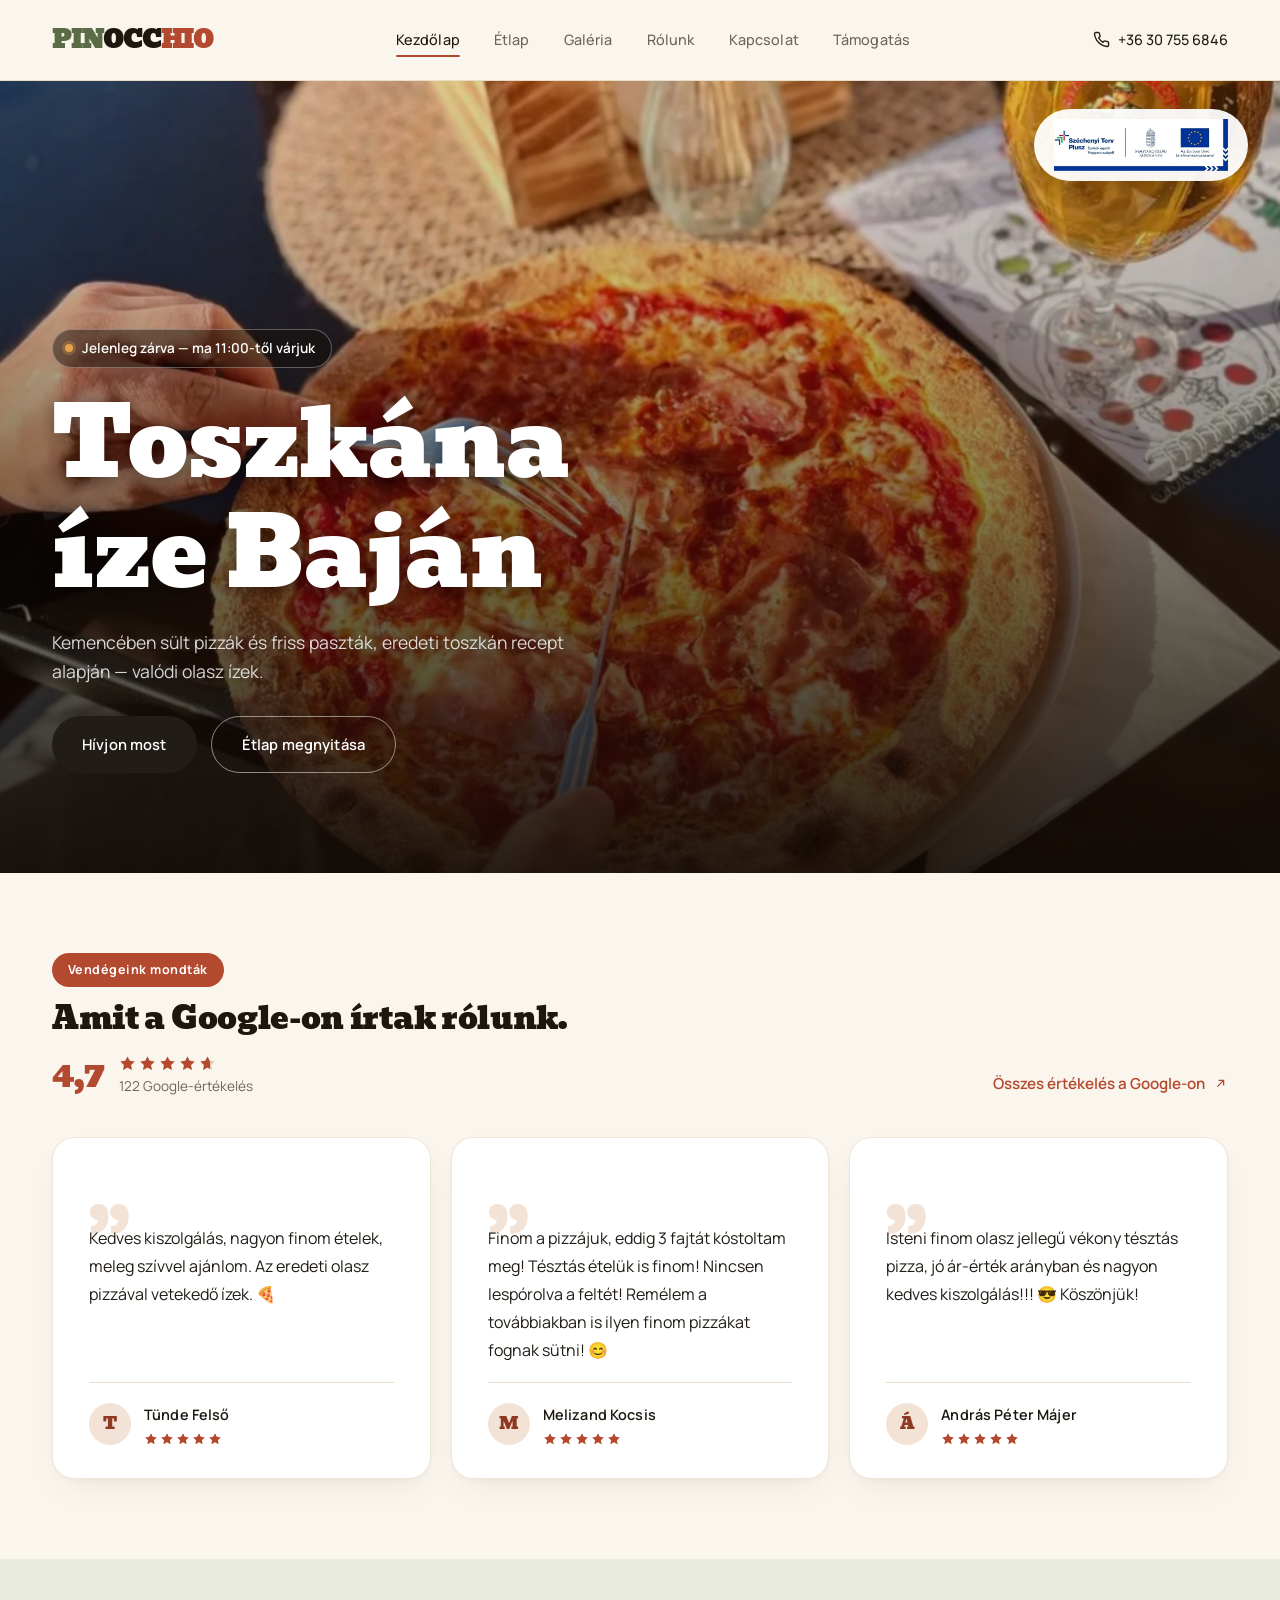
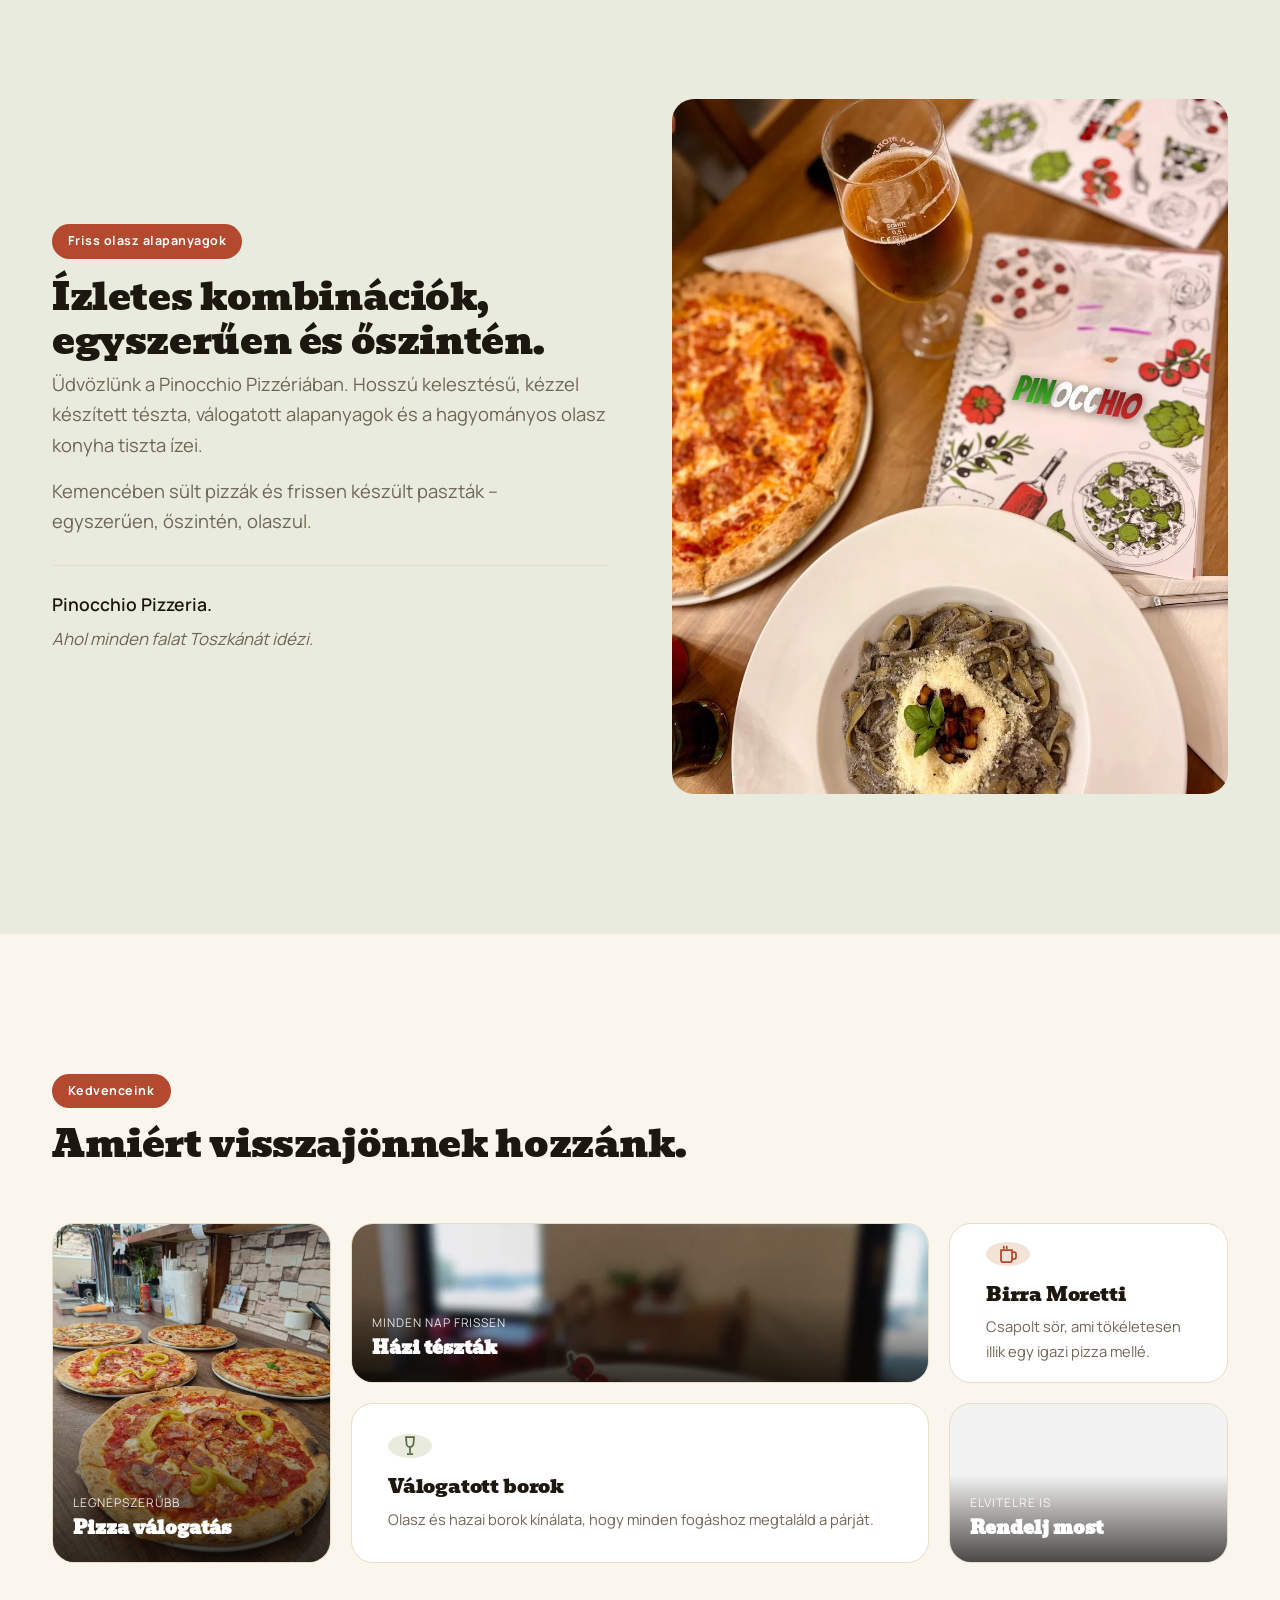
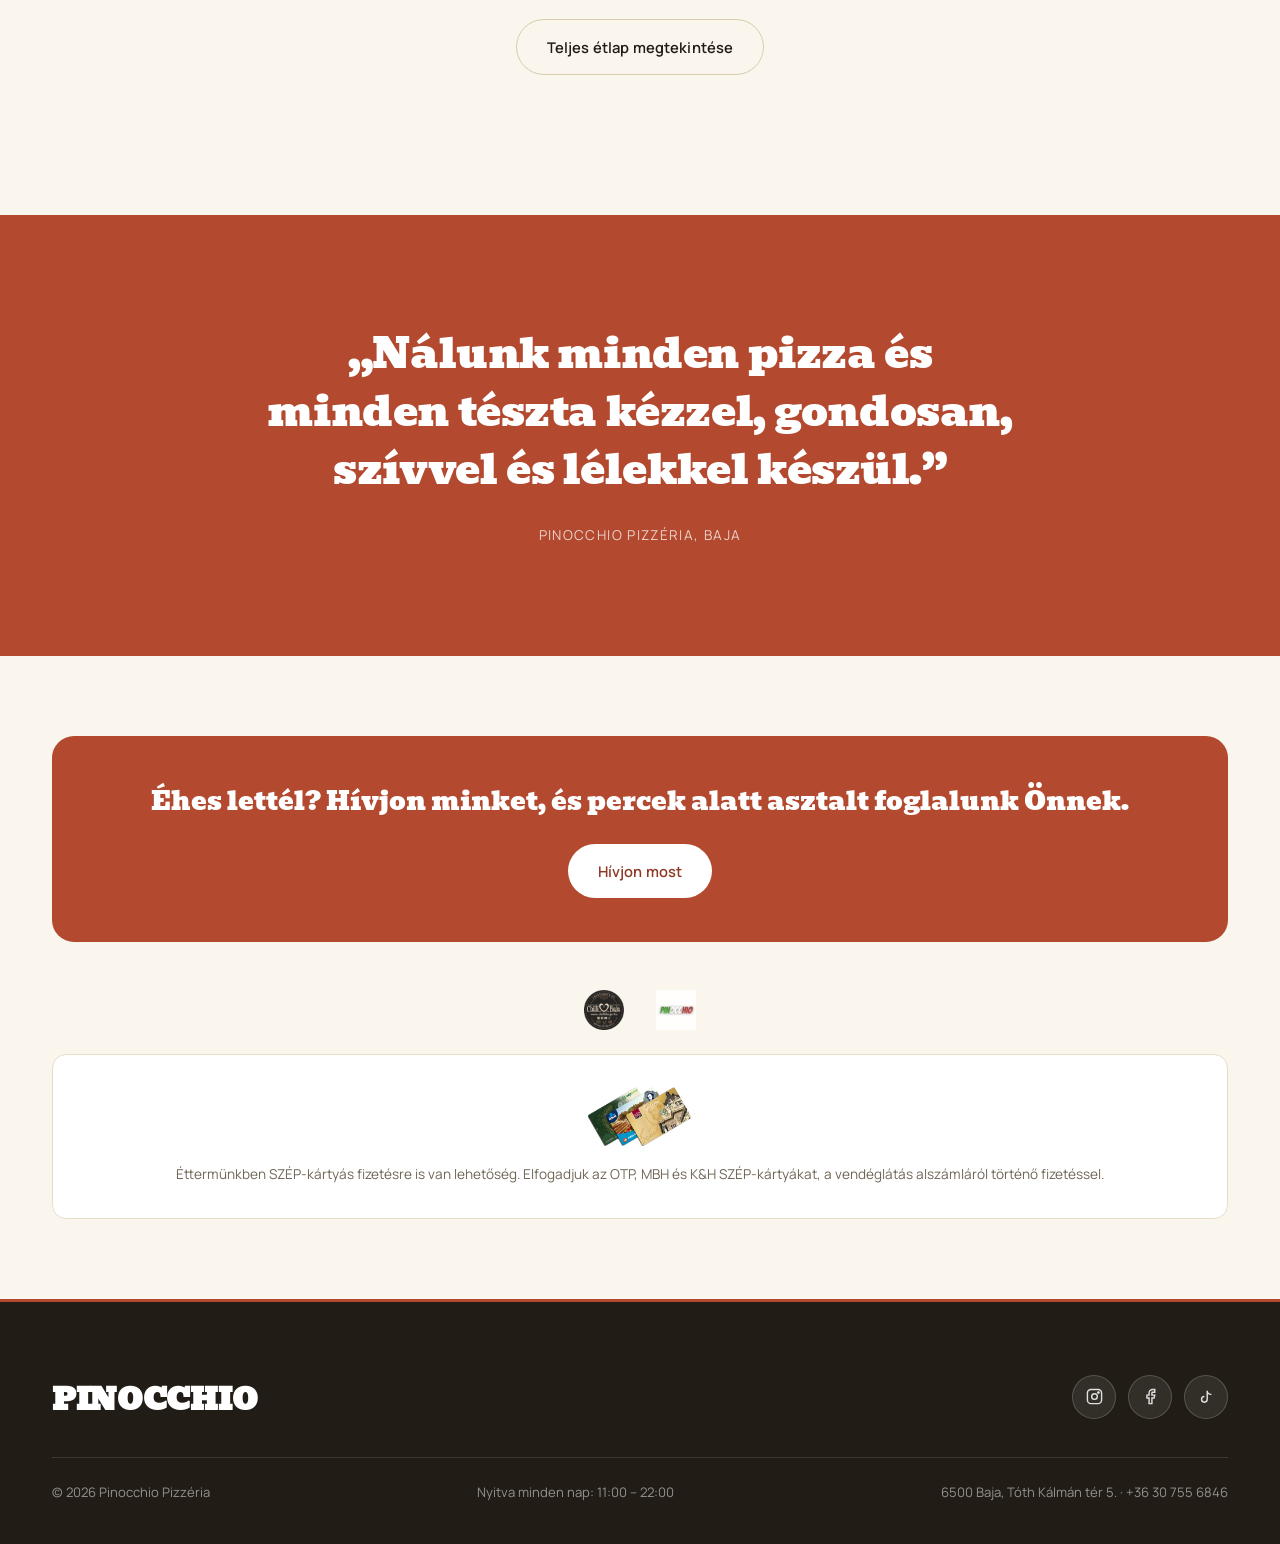
==== commit e2efcf77: "Első két Google-értékelés cseréje Zsolt Zámbó és Debóra Szilágyi véleménye helyett Tünde Felső és Me" ====
--- a/index.html
+++ b/index.html
@@ -102,11 +102,11 @@
       <ul class="reviews-grid">
         <li class="review-card" data-reveal>
           <span class="review-mark" aria-hidden="true">&bdquo;</span>
-          <blockquote>Nagyon finom pizzát ettünk, a tészta különösen ízletes és tökéletes állagú volt! A helyszín modern, letisztult és igazán hangulatos, jó ott lenni. A csapat pedig rendkívül kedves és figyelmes, igazán jó élmény volt náluk járni. Biztosan visszatérünk!</blockquote>
+          <blockquote>Kedves kiszolgálás, nagyon finom ételek, meleg szívvel ajánlom. Az eredeti olasz pizzával vetekedő ízek. 🍕</blockquote>
           <footer class="review-author">
-            <span class="review-avatar" aria-hidden="true">Z</span>
+            <span class="review-avatar" aria-hidden="true">T</span>
             <span class="review-author-meta">
-              <cite>Zsolt Zámbó</cite>
+              <cite>Tünde Felső</cite>
               <span class="review-stars" role="img" aria-label="5 csillag az 5-ből">
                 <svg viewBox="0 0 24 24" aria-hidden="true"><path d="m12 2 3.09 6.26L22 9.27l-5 4.87 1.18 6.88L12 17.77l-6.18 3.25L7 14.14l-5-4.87 6.91-1.01L12 2Z"/></svg>
                 <svg viewBox="0 0 24 24" aria-hidden="true"><path d="m12 2 3.09 6.26L22 9.27l-5 4.87 1.18 6.88L12 17.77l-6.18 3.25L7 14.14l-5-4.87 6.91-1.01L12 2Z"/></svg>
@@ -120,11 +120,11 @@
 
         <li class="review-card" data-reveal>
           <span class="review-mark" aria-hidden="true">&bdquo;</span>
-          <blockquote>Nagyon finom volt a szarvasgombás tészta!!</blockquote>
+          <blockquote>Finom a pizzájuk, eddig 3 fajtát kóstoltam meg! Tésztás ételük is finom! Nincsen lespórolva a feltét! Remélem a továbbiakban is ilyen finom pizzákat fognak sütni! 😊</blockquote>
           <footer class="review-author">
-            <span class="review-avatar" aria-hidden="true">D</span>
+            <span class="review-avatar" aria-hidden="true">M</span>
             <span class="review-author-meta">
-              <cite>Debóra Szilágyi</cite>
+              <cite>Melizand Kocsis</cite>
               <span class="review-stars" role="img" aria-label="5 csillag az 5-ből">
                 <svg viewBox="0 0 24 24" aria-hidden="true"><path d="m12 2 3.09 6.26L22 9.27l-5 4.87 1.18 6.88L12 17.77l-6.18 3.25L7 14.14l-5-4.87 6.91-1.01L12 2Z"/></svg>
                 <svg viewBox="0 0 24 24" aria-hidden="true"><path d="m12 2 3.09 6.26L22 9.27l-5 4.87 1.18 6.88L12 17.77l-6.18 3.25L7 14.14l-5-4.87 6.91-1.01L12 2Z"/></svg>
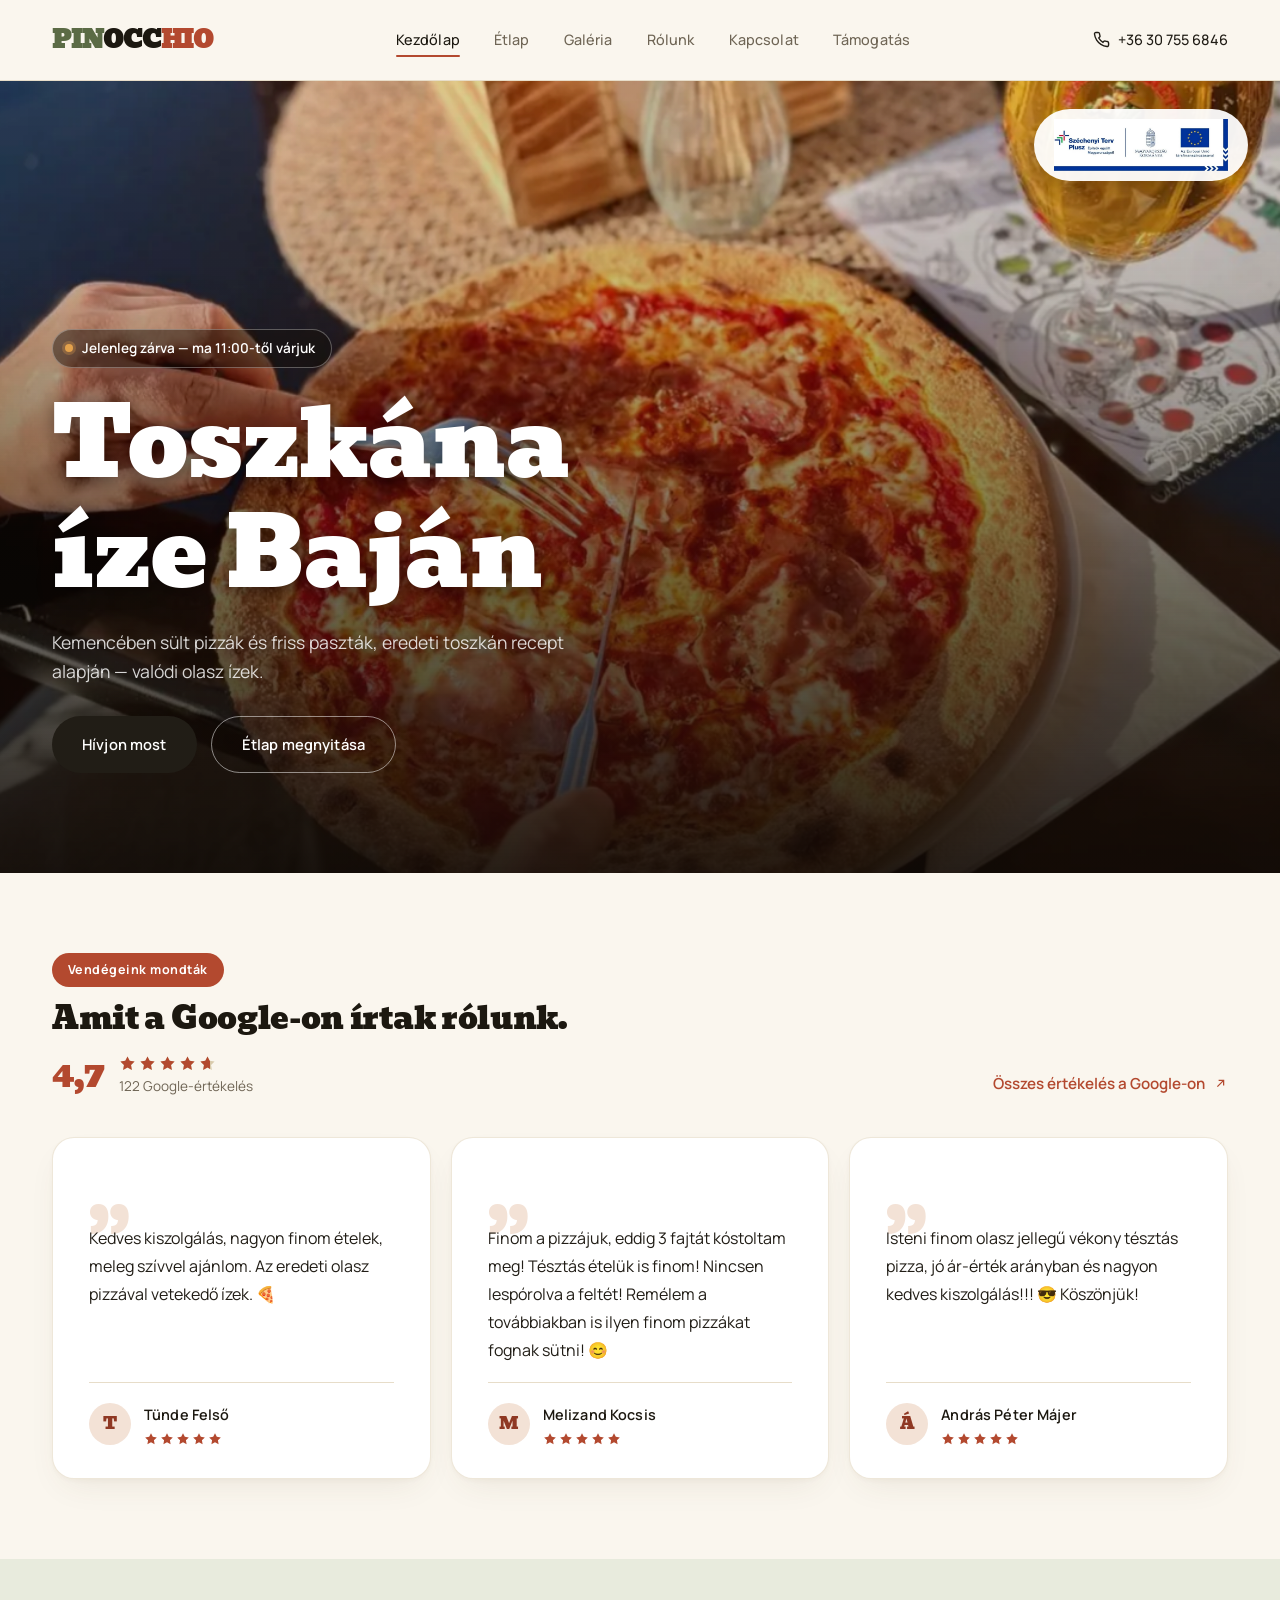
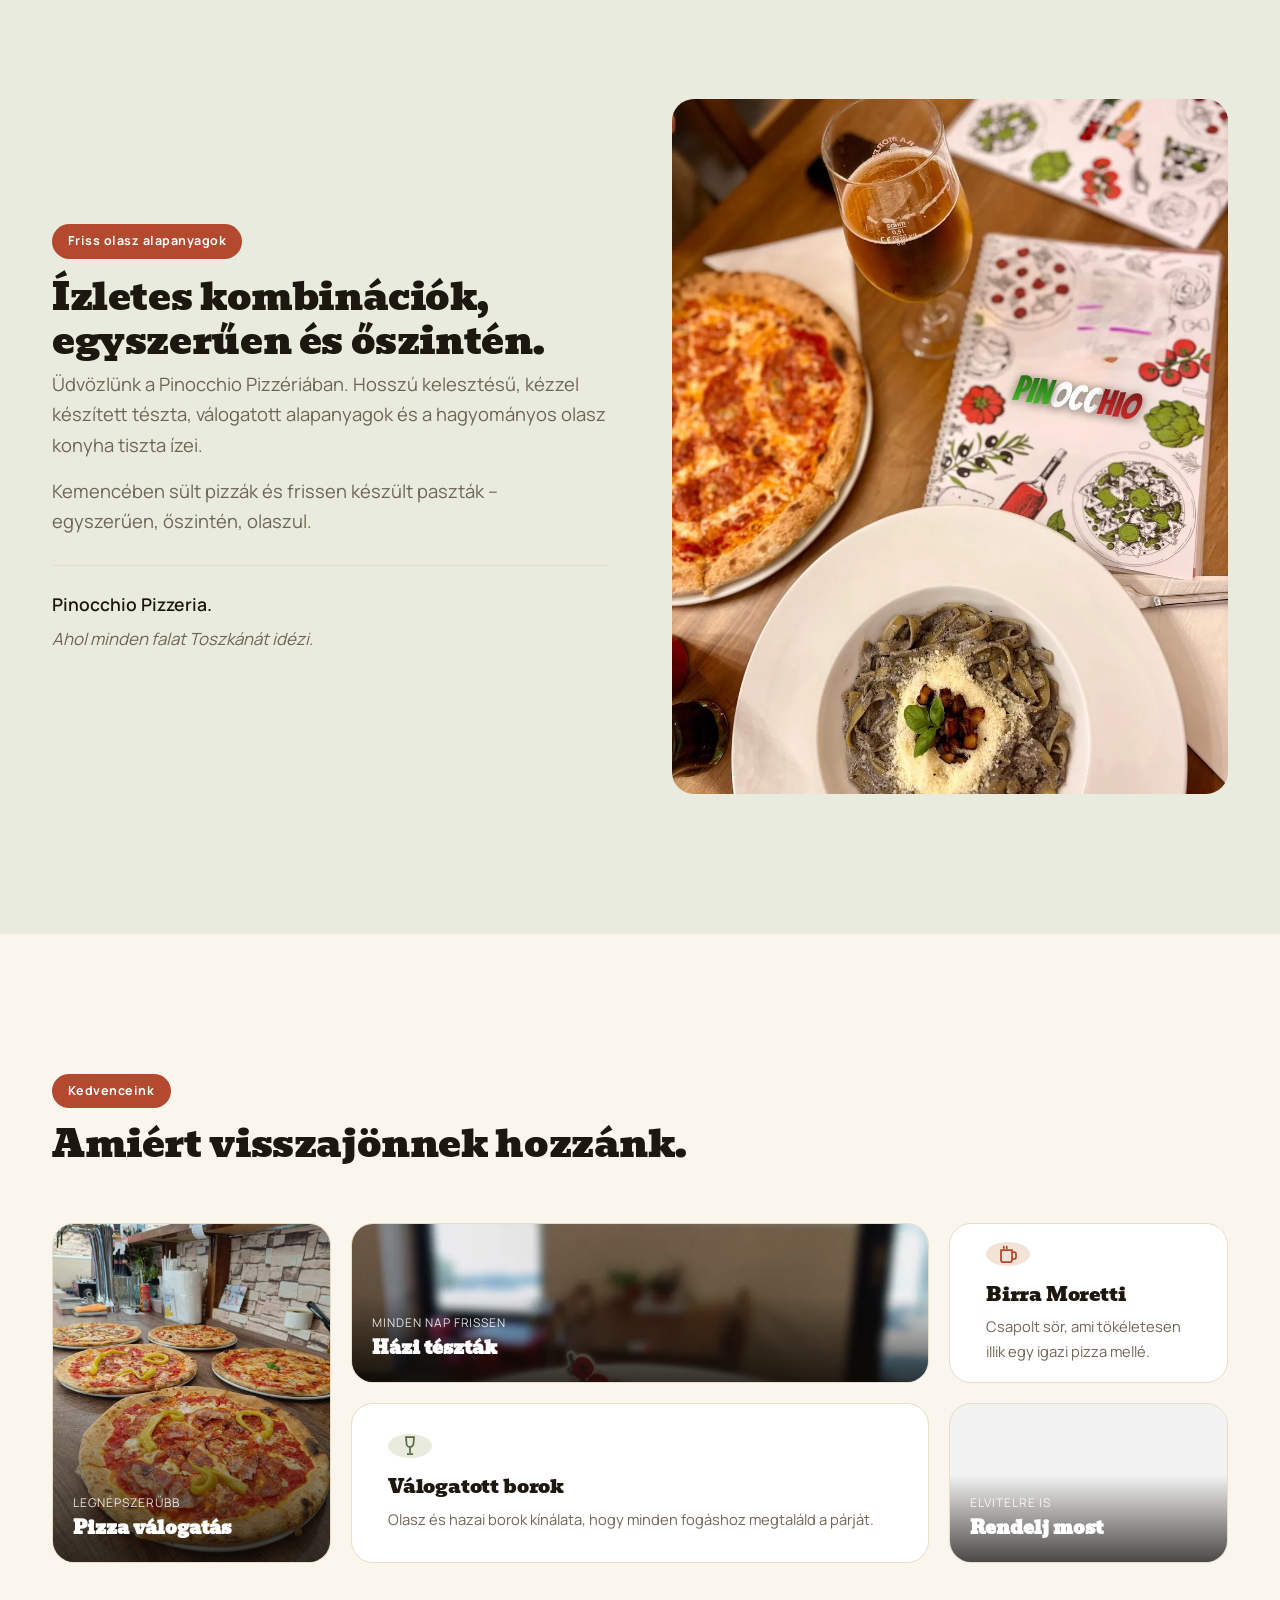
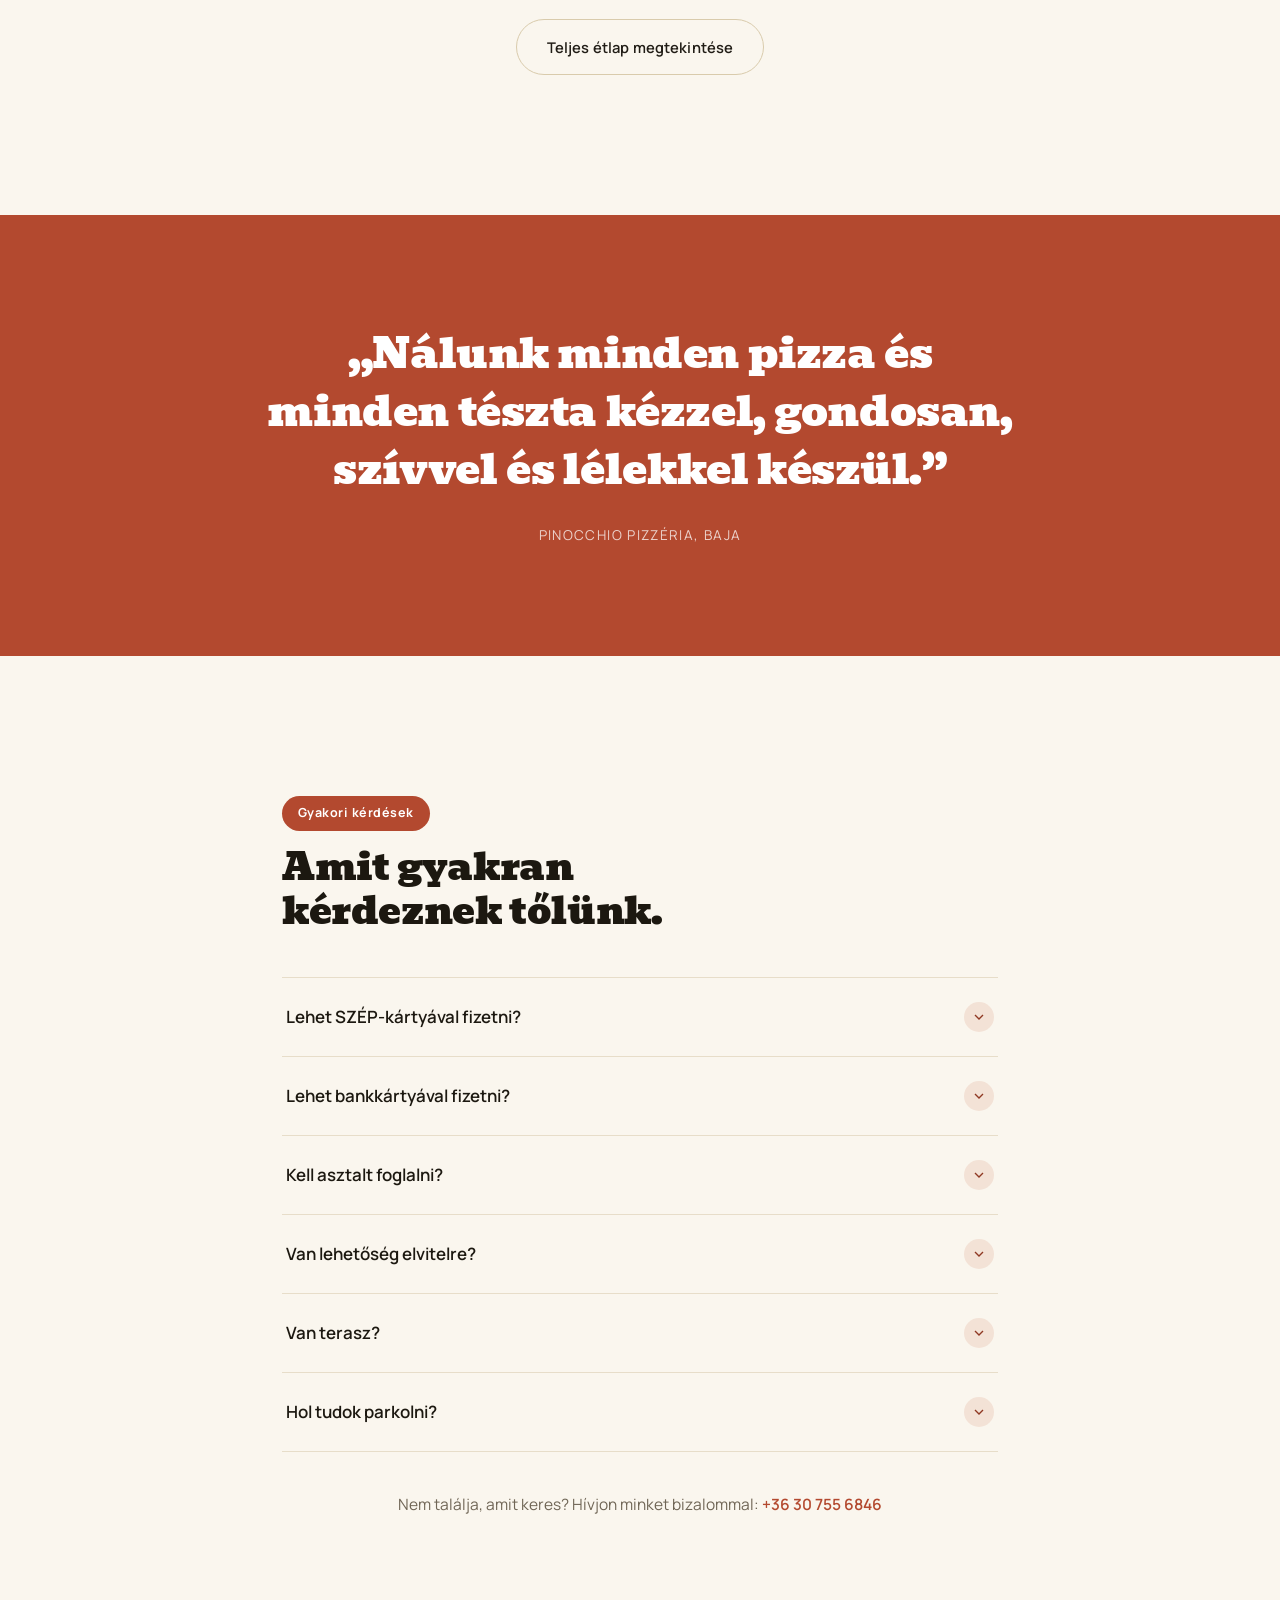
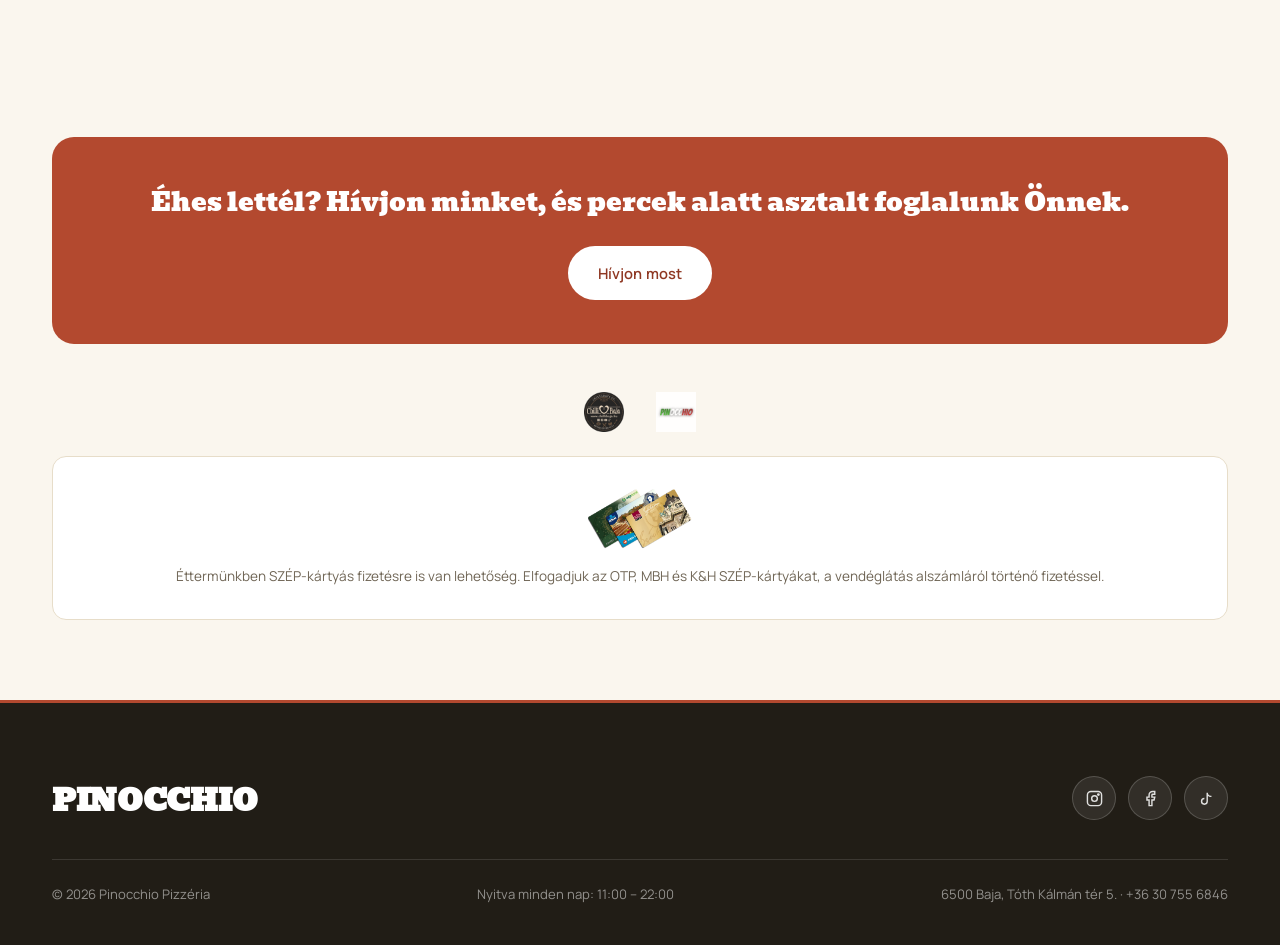
==== commit 6d63f9c2: "GYIK szekció az idézet alá Hat gyakori kérdés lenyíló harmonikában, natív <details>/<summary> elemek" ====
--- a/index.html
+++ b/index.html
@@ -236,6 +236,82 @@
     </div>
   </section>
 
+  <section class="section faq-section" data-reveal-group aria-labelledby="faq-title">
+    <div class="container faq-container">
+      <div class="section-head faq-head" data-reveal>
+        <span class="eyebrow">Gyakori kérdések</span>
+        <h2 id="faq-title">Amit gyakran kérdeznek tőlünk.</h2>
+      </div>
+
+      <div class="faq-list">
+        <details class="faq-item" data-reveal>
+          <summary>
+            Lehet SZÉP-kártyával fizetni?
+            <span class="faq-icon" aria-hidden="true">
+              <svg viewBox="0 0 24 24" fill="none" stroke="currentColor" stroke-width="2"><path d="M6 9l6 6 6-6"/></svg>
+            </span>
+          </summary>
+          <div class="faq-answer"><p>Igen, OTP, MBH és K&amp;H SZÉP-kártyát is elfogadunk.</p></div>
+        </details>
+
+        <details class="faq-item" data-reveal>
+          <summary>
+            Lehet bankkártyával fizetni?
+            <span class="faq-icon" aria-hidden="true">
+              <svg viewBox="0 0 24 24" fill="none" stroke="currentColor" stroke-width="2"><path d="M6 9l6 6 6-6"/></svg>
+            </span>
+          </summary>
+          <div class="faq-answer"><p>Igen, bankkártyát és készpénzt is elfogadunk.</p></div>
+        </details>
+
+        <details class="faq-item" data-reveal>
+          <summary>
+            Kell asztalt foglalni?
+            <span class="faq-icon" aria-hidden="true">
+              <svg viewBox="0 0 24 24" fill="none" stroke="currentColor" stroke-width="2"><path d="M6 9l6 6 6-6"/></svg>
+            </span>
+          </summary>
+          <div class="faq-answer"><p>Hétvégén és ünnepnapokon érdemes előre foglalni, hogy biztosan legyen szabad asztal.</p></div>
+        </details>
+
+        <details class="faq-item" data-reveal>
+          <summary>
+            Van lehetőség elvitelre?
+            <span class="faq-icon" aria-hidden="true">
+              <svg viewBox="0 0 24 24" fill="none" stroke="currentColor" stroke-width="2"><path d="M6 9l6 6 6-6"/></svg>
+            </span>
+          </summary>
+          <div class="faq-answer"><p>Igen, telefonon leadott rendeléseket személyesen is át lehet venni.</p></div>
+        </details>
+
+        <details class="faq-item" data-reveal>
+          <summary>
+            Van terasz?
+            <span class="faq-icon" aria-hidden="true">
+              <svg viewBox="0 0 24 24" fill="none" stroke="currentColor" stroke-width="2"><path d="M6 9l6 6 6-6"/></svg>
+            </span>
+          </summary>
+          <div class="faq-answer"><p>Igen, jó időben hangulatos teraszunk is várja vendégeinket.</p></div>
+        </details>
+
+        <details class="faq-item" data-reveal>
+          <summary>
+            Hol tudok parkolni?
+            <span class="faq-icon" aria-hidden="true">
+              <svg viewBox="0 0 24 24" fill="none" stroke="currentColor" stroke-width="2"><path d="M6 9l6 6 6-6"/></svg>
+            </span>
+          </summary>
+          <div class="faq-answer"><p>Éttermünk Baja belvárosában található, a környéken több parkolóhely is elérhető.</p></div>
+        </details>
+      </div>
+
+      <p class="faq-footnote" data-reveal>
+        Nem találja, amit keres? Hívjon minket bizalommal:
+        <a href="tel:+36307556846">+36 30 755 6846</a>
+      </p>
+    </div>
+  </section>
+
   <section class="section-tight" data-reveal-group>
     <div class="container">
       <div class="closing-cta" data-reveal>
@@ -273,6 +349,49 @@
     </div>
   </footer>
 
+  <!-- A GYIK strukturált adata. Ellentétben a saját magunkról szóló
+       értékelésekkel (amit a Google tilt), a FAQPage jelölés a saját
+       kérdéseinkre legitim, és segít az AI-keresőknek pontosan
+       idézni a válaszokat. -->
+  <script type="application/ld+json">
+  {
+    "@context": "https://schema.org",
+    "@type": "FAQPage",
+    "mainEntity": [
+      {
+        "@type": "Question",
+        "name": "Lehet SZÉP-kártyával fizetni?",
+        "acceptedAnswer": { "@type": "Answer", "text": "Igen, OTP, MBH és K&H SZÉP-kártyát is elfogadunk." }
+      },
+      {
+        "@type": "Question",
+        "name": "Lehet bankkártyával fizetni?",
+        "acceptedAnswer": { "@type": "Answer", "text": "Igen, bankkártyát és készpénzt is elfogadunk." }
+      },
+      {
+        "@type": "Question",
+        "name": "Kell asztalt foglalni?",
+        "acceptedAnswer": { "@type": "Answer", "text": "Hétvégén és ünnepnapokon érdemes előre foglalni, hogy biztosan legyen szabad asztal." }
+      },
+      {
+        "@type": "Question",
+        "name": "Van lehetőség elvitelre?",
+        "acceptedAnswer": { "@type": "Answer", "text": "Igen, telefonon leadott rendeléseket személyesen is át lehet venni." }
+      },
+      {
+        "@type": "Question",
+        "name": "Van terasz?",
+        "acceptedAnswer": { "@type": "Answer", "text": "Igen, jó időben hangulatos teraszunk is várja vendégeinket." }
+      },
+      {
+        "@type": "Question",
+        "name": "Hol tudok parkolni?",
+        "acceptedAnswer": { "@type": "Answer", "text": "Éttermünk Baja belvárosában található, a környéken több parkolóhely is elérhető." }
+      }
+    ]
+  }
+  </script>
+
   <script src="js/script.js"></script>
   <script>document.getElementById('year').textContent = new Date().getFullYear();</script>
 </body>
--- a/css/style.css
+++ b/css/style.css
@@ -753,6 +753,102 @@
   .reviews-head { margin-bottom: 28px; }
 }
 
+/* ---------- GYIK ---------- */
+/* Natív <details>/<summary>: nulla JS, és a billentyűzet- meg
+   képernyőolvasó-kezelés eleve helyes. Kártyák helyett hajszálvonalas
+   lista - az értékelés-szekció már hozott három kártyát, egy második
+   kártyahalmaz nyugtalanná tenné az oldalt. */
+.faq-container { max-width: 780px; }
+
+.faq-head { margin-bottom: 44px; }
+
+.faq-item {
+  border-bottom: 1px solid var(--color-line);
+}
+
+.faq-item:first-child { border-top: 1px solid var(--color-line); }
+
+.faq-item summary {
+  display: flex;
+  align-items: center;
+  justify-content: space-between;
+  gap: 20px;
+  padding: 24px 4px;
+  font-weight: 600;
+  font-size: 1.06rem;
+  color: var(--color-heading);
+  cursor: pointer;
+  list-style: none;
+  transition: color var(--dur-base) var(--ease-out);
+}
+
+/* A böngésző alapértelmezett háromszögének elrejtése */
+.faq-item summary::-webkit-details-marker { display: none; }
+.faq-item summary::marker { content: ""; }
+
+.faq-item summary:focus-visible {
+  outline: 2px solid var(--color-accent);
+  outline-offset: 3px;
+  border-radius: var(--radius-sm);
+}
+
+@media (hover: hover) and (pointer: fine) {
+  .faq-item summary:hover { color: var(--color-accent); }
+}
+
+.faq-icon {
+  display: grid;
+  place-items: center;
+  width: 30px;
+  height: 30px;
+  flex-shrink: 0;
+  border-radius: 50%;
+  background: var(--color-accent-soft);
+  color: var(--color-accent-dark);
+  transition: transform var(--dur-base) var(--ease-out);
+}
+
+.faq-icon svg { width: 16px; height: 16px; }
+
+.faq-item[open] .faq-icon { transform: rotate(180deg); }
+
+.faq-answer {
+  padding: 0 4px 26px;
+  max-width: 62ch;
+}
+
+.faq-answer p {
+  color: var(--color-text-soft);
+  line-height: 1.75;
+}
+
+.faq-footnote {
+  margin-top: 40px;
+  text-align: center;
+  color: var(--color-text-soft);
+  font-size: 0.97rem;
+}
+
+.faq-footnote a {
+  color: var(--color-accent);
+  font-weight: 600;
+  text-decoration: none;
+  border-bottom: 1px solid transparent;
+  transition: border-color var(--dur-base) var(--ease-out);
+  /* A telefonszám ne törjön ketté a sor végén */
+  white-space: nowrap;
+}
+
+@media (hover: hover) and (pointer: fine) {
+  .faq-footnote a:hover { border-bottom-color: currentColor; }
+}
+
+@media (max-width: 760px) {
+  .faq-head { margin-bottom: 30px; }
+  .faq-item summary { padding: 20px 2px; font-size: 1rem; gap: 14px; }
+  .faq-answer { padding: 0 2px 22px; }
+}
+
 /* ---------- Nagy idézet ---------- */
 /* Egyetlen, tudatosan teli-színű pillanat az oldalon - a "Committed" színstratégia
    egy alkalmazása a különben visszafogott rendszerben, hogy legyen valódi
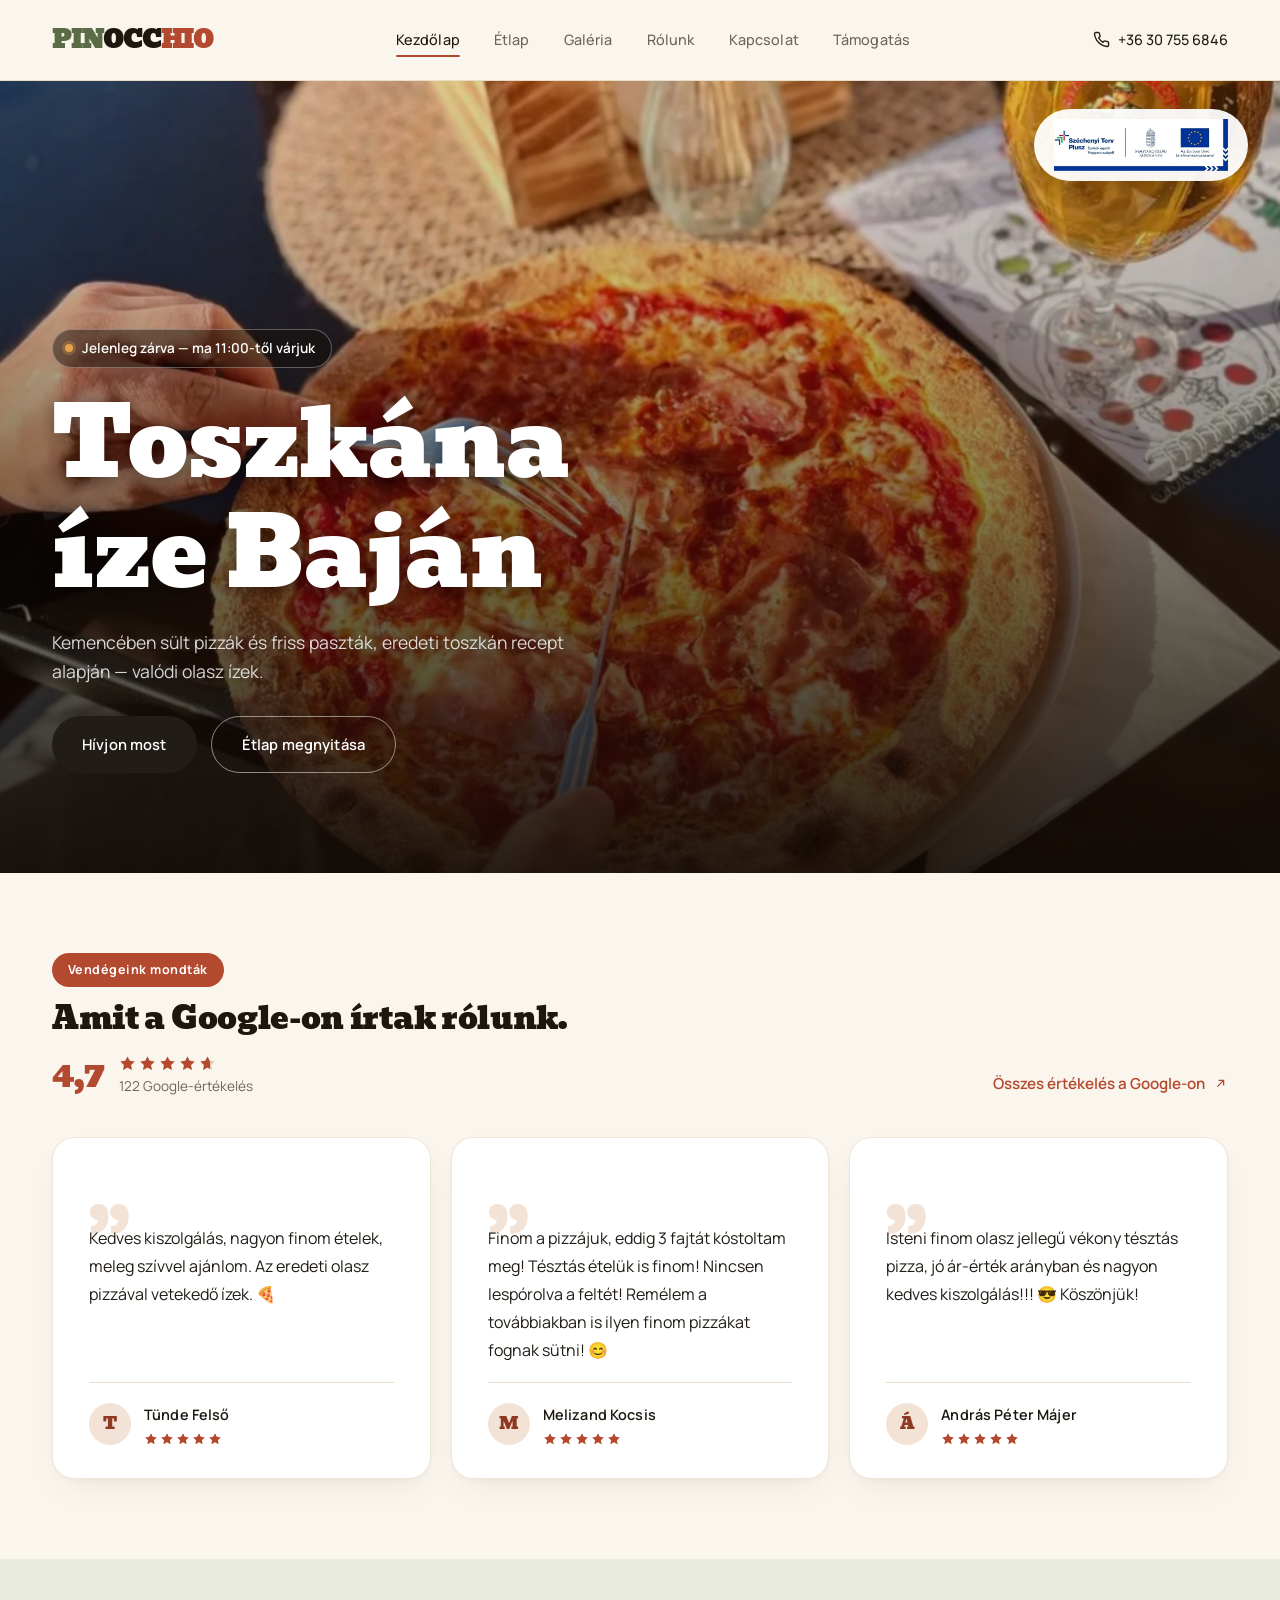
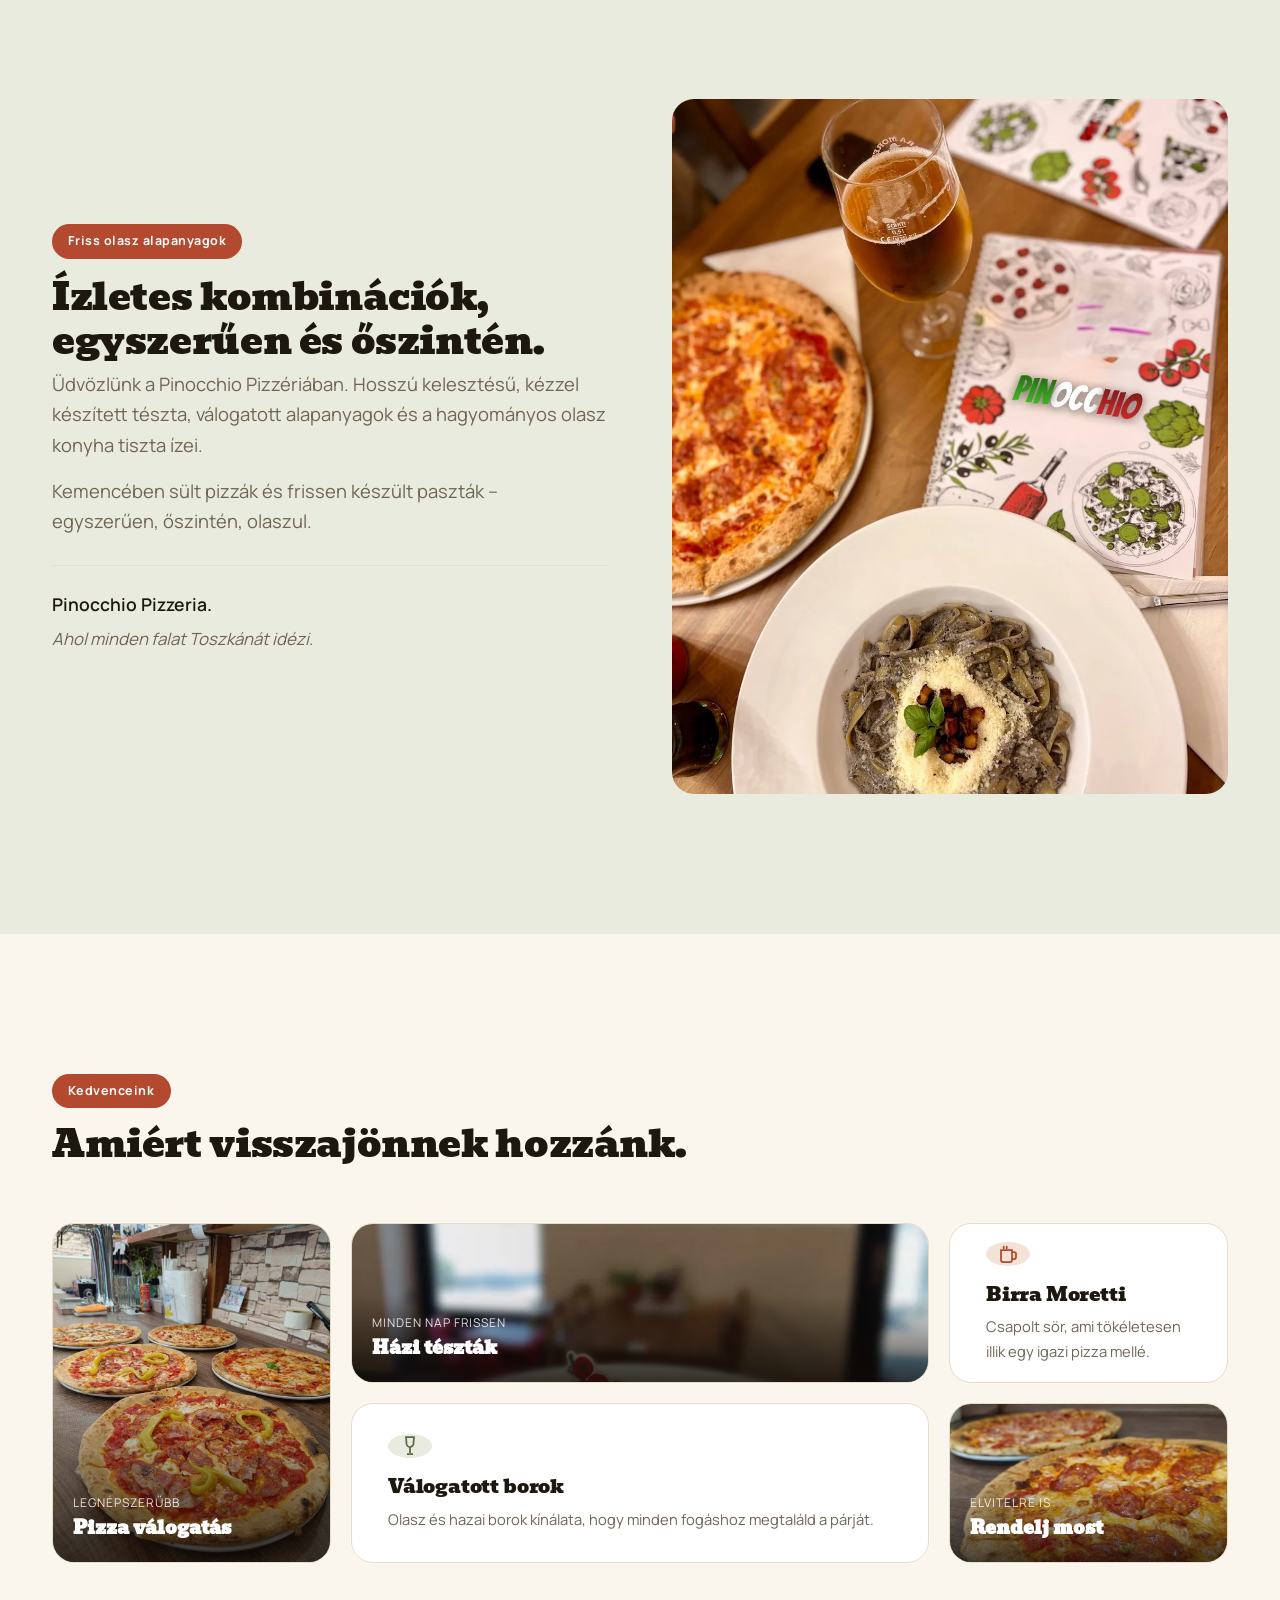
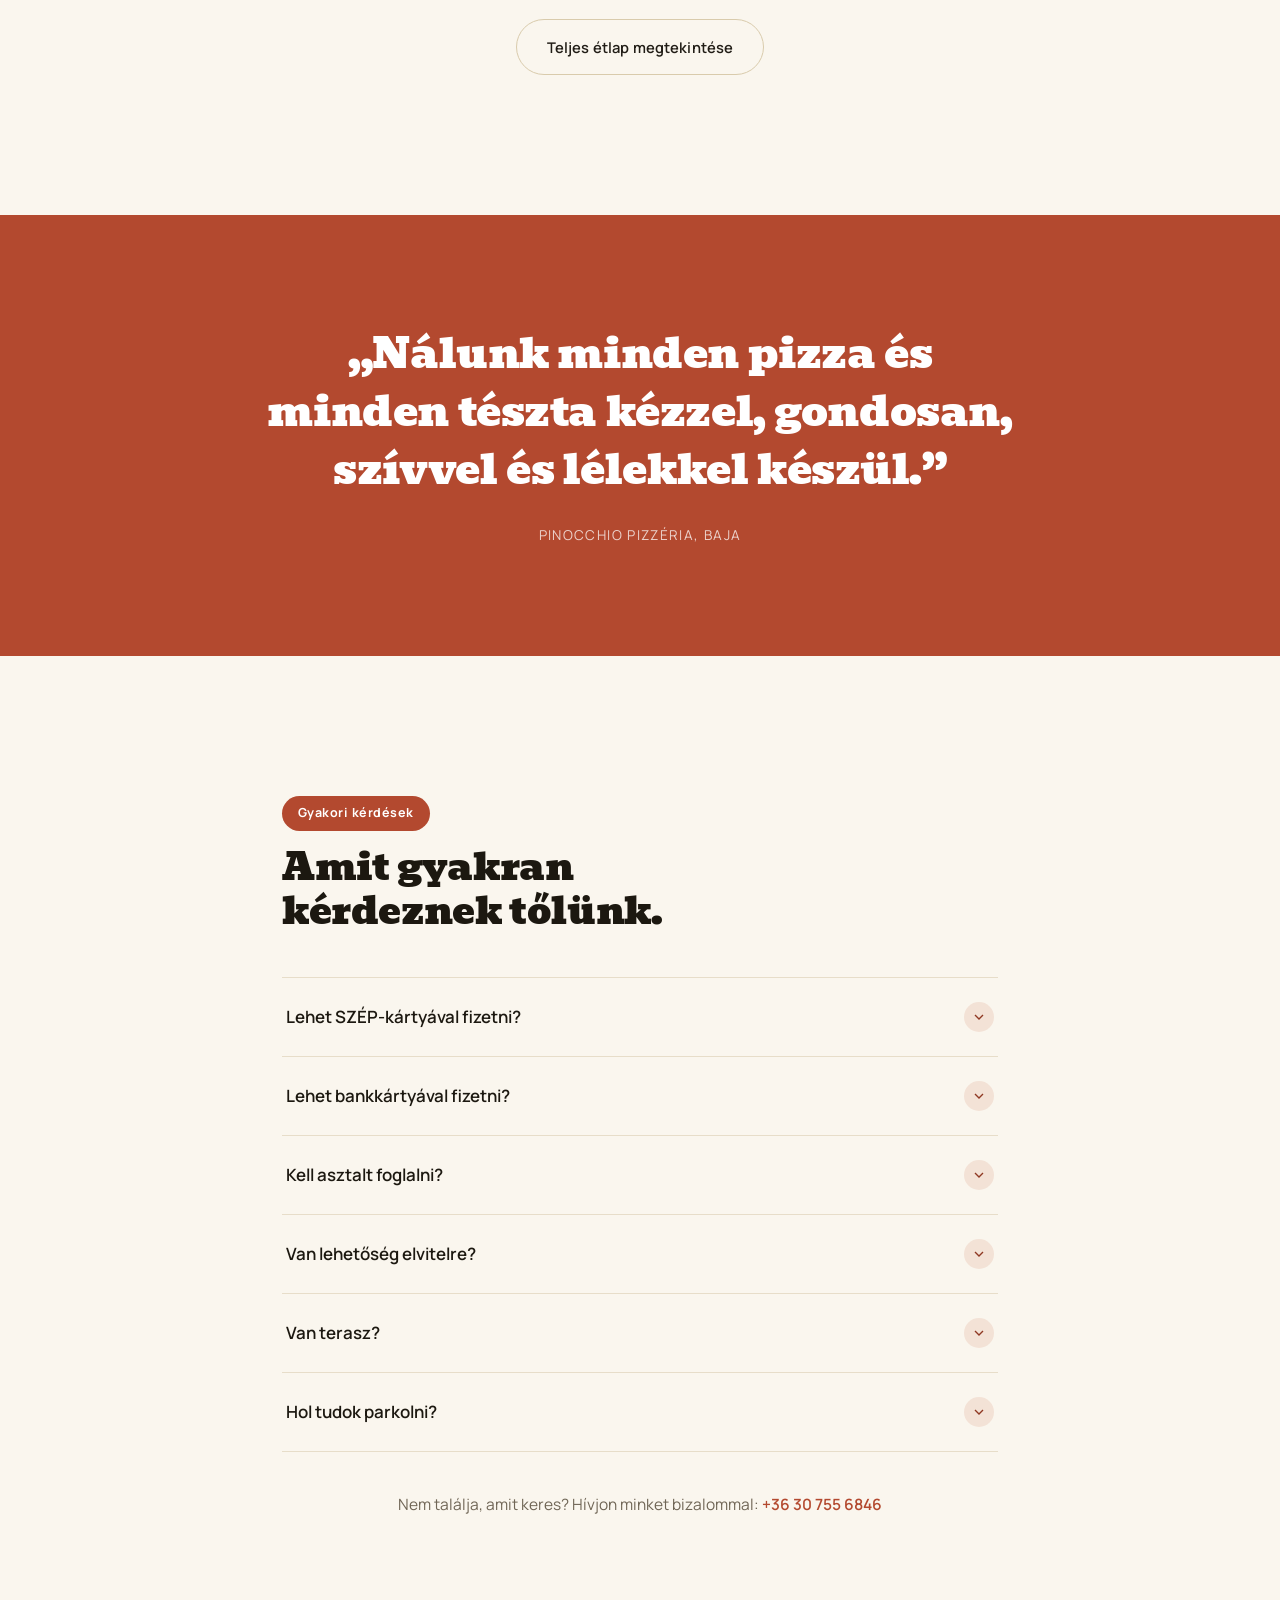
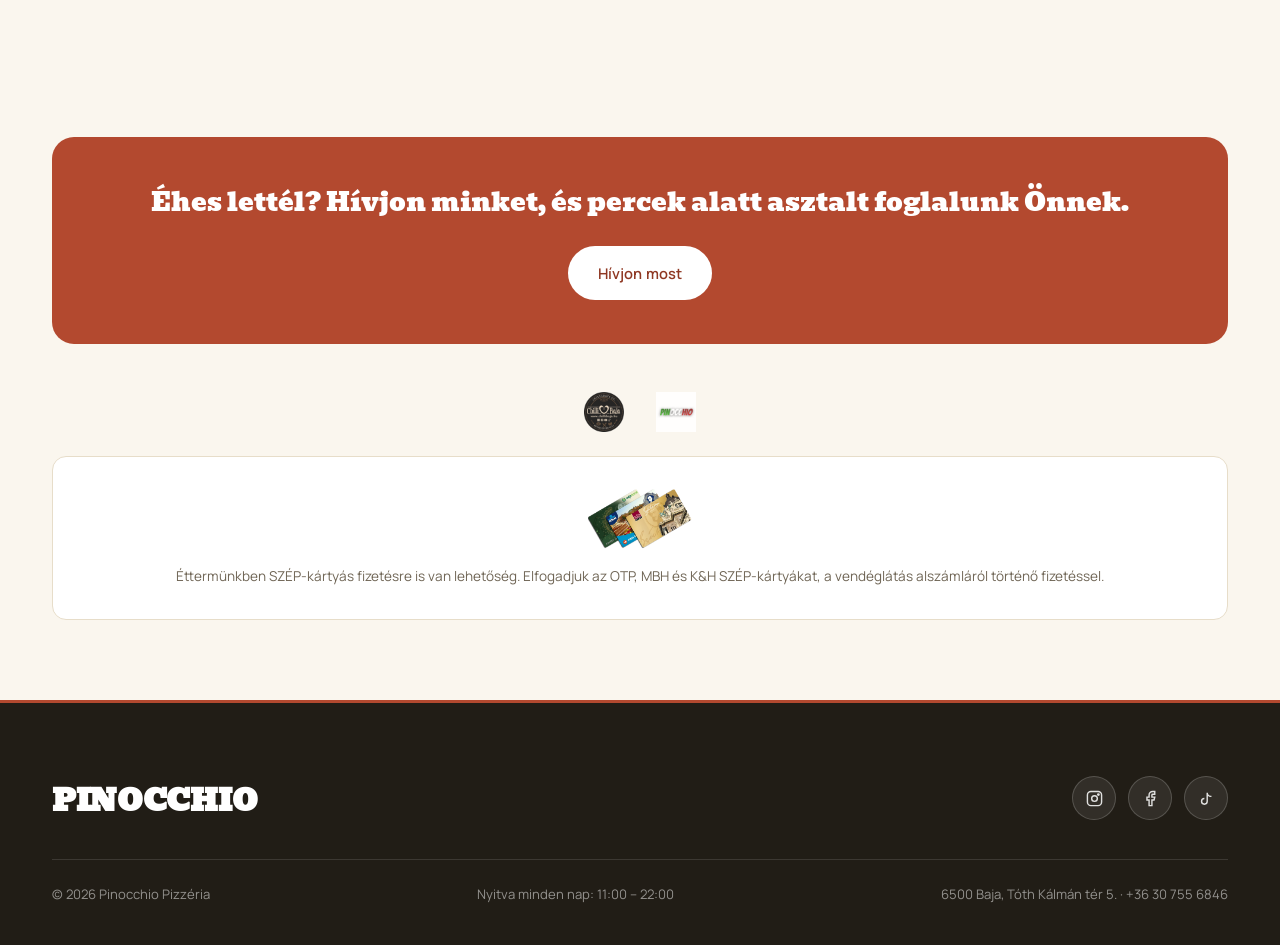
==== commit 8e9d43f4: "Google-értékelések: dot-navigáció mobilon a natív görgetősáv helyett /impeccable audit mobil nézetbe" ====
--- a/index.html
+++ b/index.html
@@ -154,6 +154,15 @@
           </footer>
         </li>
       </ul>
+
+      <!-- Csak mobilon látszik (a szélesebb rács nem görgethető). A natív
+           görgetősáv helyett: az adott eszközön/böngészőben eltérően néz ki,
+           és nem illik a márka nyelvéhez. -->
+      <div class="reviews-dots" role="group" aria-label="Értékelések navigálása">
+        <button type="button" class="reviews-dot is-active" aria-current="true" aria-label="Ugrás az 1. értékeléshez"><span></span></button>
+        <button type="button" class="reviews-dot" aria-current="false" aria-label="Ugrás a 2. értékeléshez"><span></span></button>
+        <button type="button" class="reviews-dot" aria-current="false" aria-label="Ugrás a 3. értékeléshez"><span></span></button>
+      </div>
     </div>
   </section>
 
--- a/css/style.css
+++ b/css/style.css
@@ -718,6 +718,57 @@
 
 .review-stars svg { width: 14px; height: 14px; fill: currentColor; }
 
+/* Dot-navigáció csak mobilon: a görgethető kártyasáv natív görgetősávja
+   eszközönként/böngészőnként eltérően (vagy egyáltalán nem) jelenik meg,
+   és nem illik a márka nyelvéhez. A pöttyök terrakottában jelzik a
+   pozíciót, és koppintással is vált - a hüvelykujjal elérhető, 44px-es
+   érintési felület a látható 8px-es ponton belül rejtve. */
+@media (min-width: 861px) {
+  .reviews-dots { display: none; }
+}
+
+@media (max-width: 860px) {
+  .reviews-dots {
+    display: flex;
+    justify-content: center;
+    align-items: center;
+    margin-top: 2px;
+  }
+
+  .reviews-dot {
+    position: relative;
+    display: grid;
+    place-items: center;
+    width: 44px;
+    height: 44px;
+    padding: 0;
+    border: none;
+    background: transparent;
+    cursor: pointer;
+  }
+
+  .reviews-dot span {
+    width: 8px;
+    height: 8px;
+    border-radius: 50%;
+    background: var(--color-line-strong);
+    transition: background var(--dur-base) var(--ease-out),
+                width var(--dur-base) var(--ease-out);
+  }
+
+  .reviews-dot.is-active span {
+    width: 22px;
+    border-radius: 999px;
+    background: var(--color-accent);
+  }
+
+  .reviews-dot:focus-visible {
+    outline: 2px solid var(--color-accent);
+    outline-offset: 2px;
+    border-radius: 999px;
+  }
+}
+
 @media (max-width: 860px) {
   /* Mobilon vízszintesen görgethető sáv: a három kártya egymás alatt
      kitolná a képernyőről a bemutatkozást, ami pont a hero utáni
@@ -729,11 +780,16 @@
     overflow-x: auto;
     scroll-snap-type: x mandatory;
     -webkit-overflow-scrolling: touch;
-    /* A kártyaárnyék és a fókuszgyűrű ne vágódjon le */
-    padding: 4px 4px 16px;
-    margin: -4px -4px -16px;
-    scrollbar-width: thin;
+    /* A kártyaárnyék és a fókuszgyűrű ne vágódjon le. A görgetősáv már
+       nincs (lásd lent), ezért az alsó térköz csak az árnyéknak kell,
+       nem is kellett a korábbi 16px. */
+    padding: 4px 4px 6px;
+    margin: -4px -4px -6px;
+    /* A natív görgetősávot a dot-navigáció váltja - lásd fentebb. */
+    scrollbar-width: none;
   }
+
+  .reviews-grid::-webkit-scrollbar { display: none; }
 
   /* Szélesebb kártya és szűkebb vízszintes margó: a bőséges asztali
      belső margó mobilon 200px alá szorítaná a szövegoszlopot, ami a
@@ -812,9 +868,12 @@
 
 .faq-item[open] .faq-icon { transform: rotate(180deg); }
 
+/* overflow:hidden + a globális border-box: így a magasság 0-ra
+   animálásakor a belső margó is levágódik, nem ugrik meg a záráskor. */
 .faq-answer {
   padding: 0 4px 26px;
   max-width: 62ch;
+  overflow: hidden;
 }
 
 .faq-answer p {
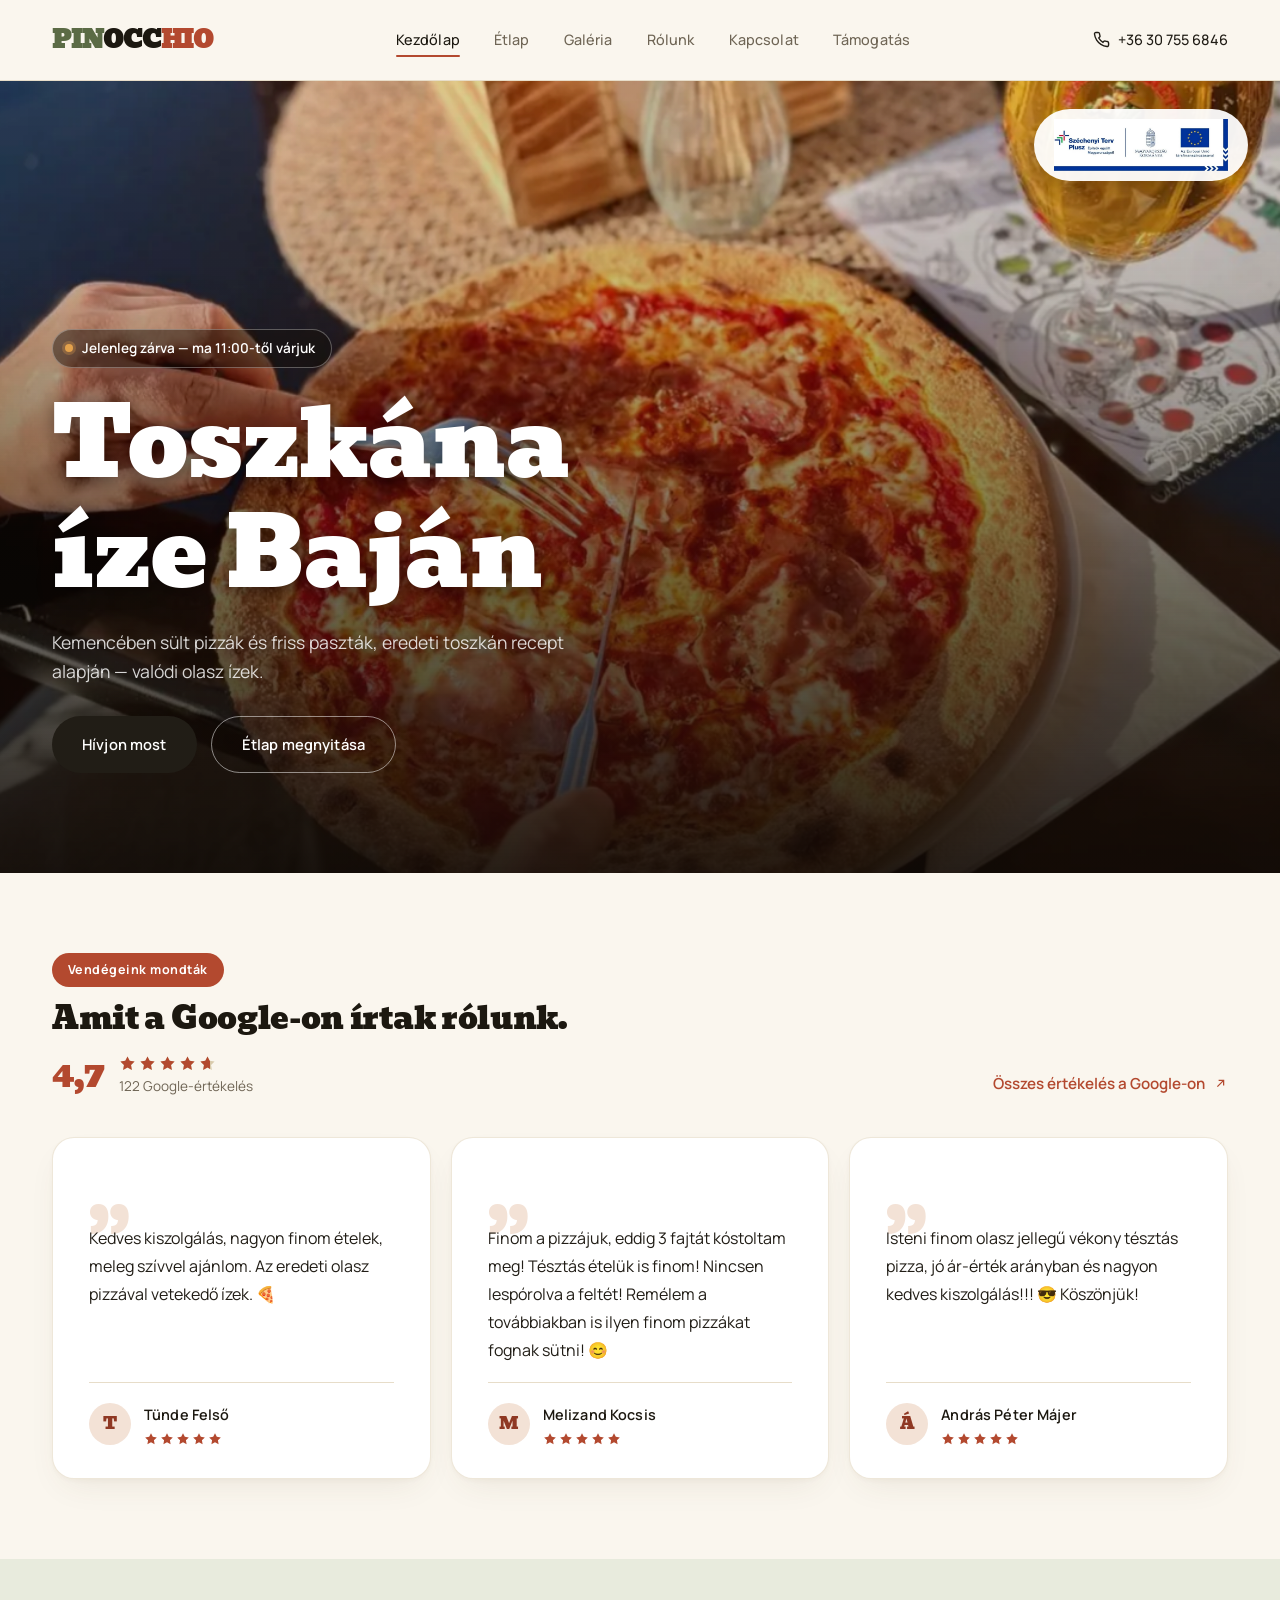
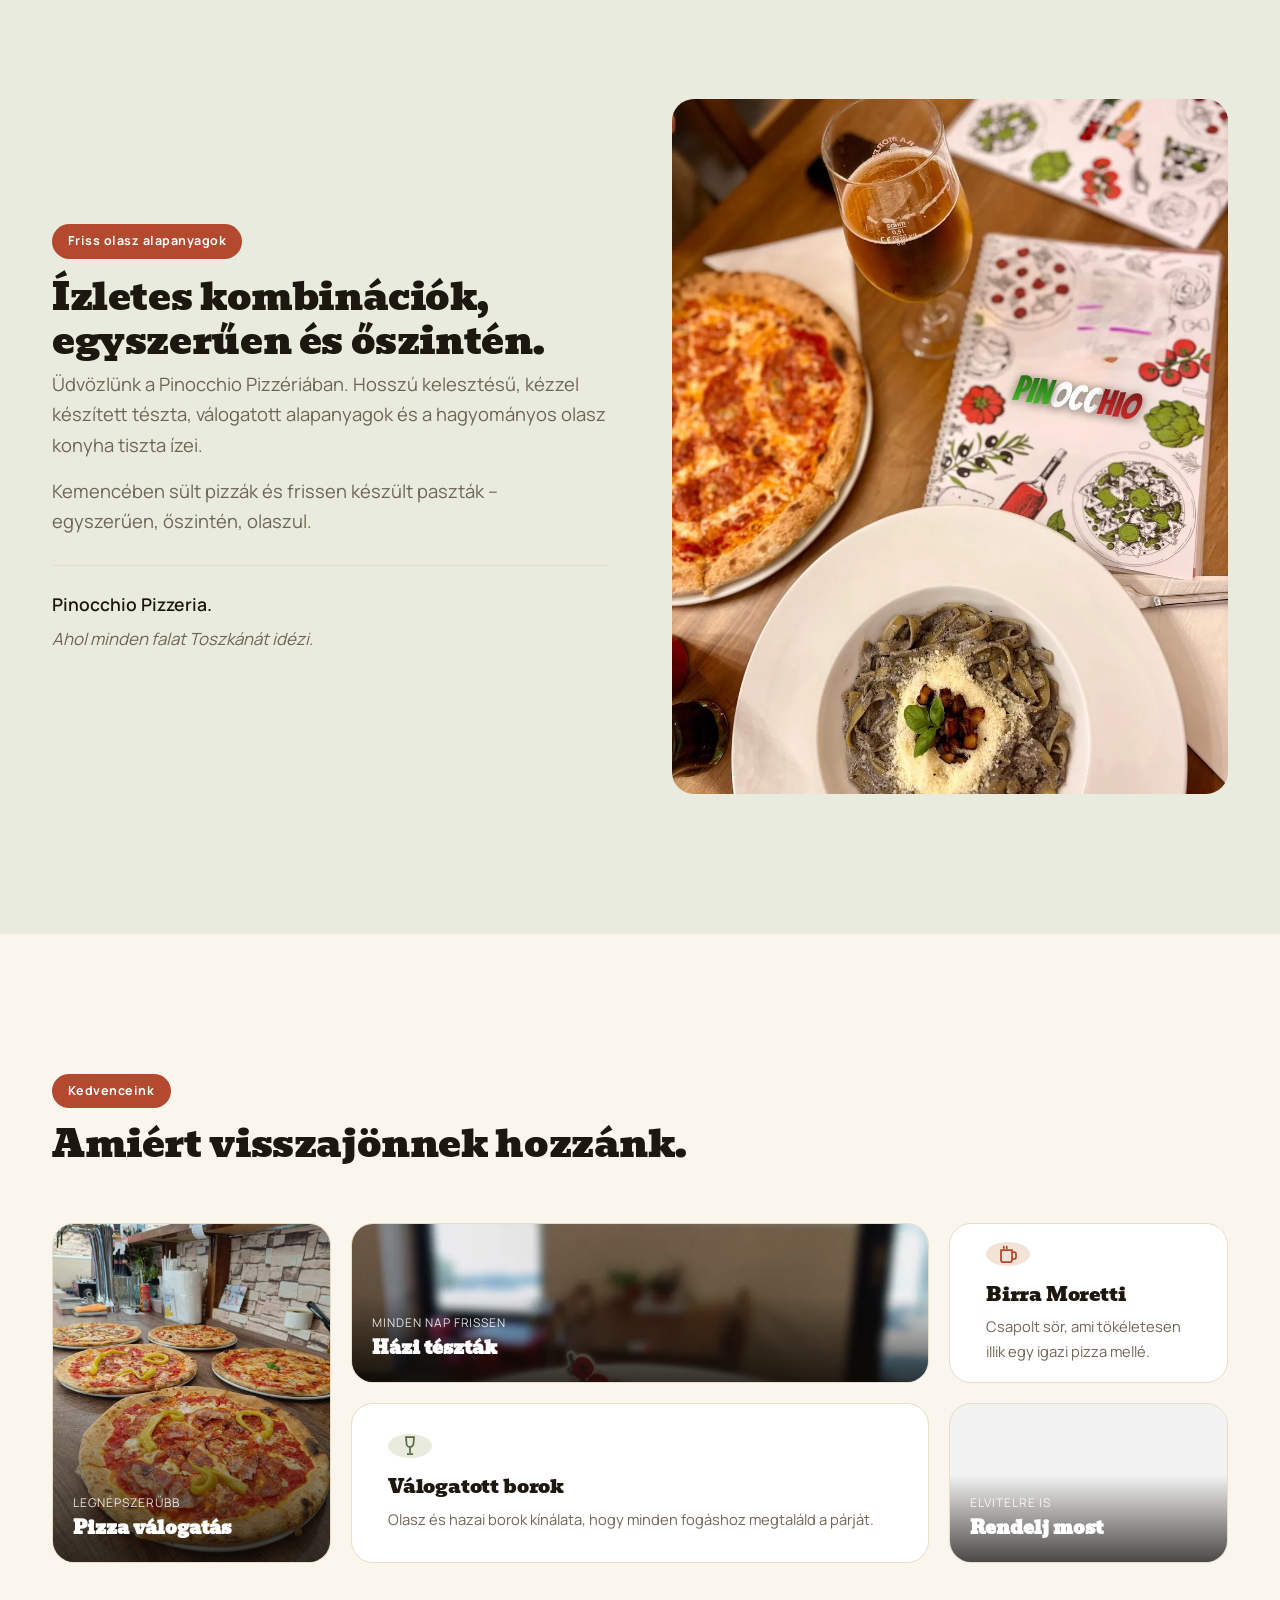
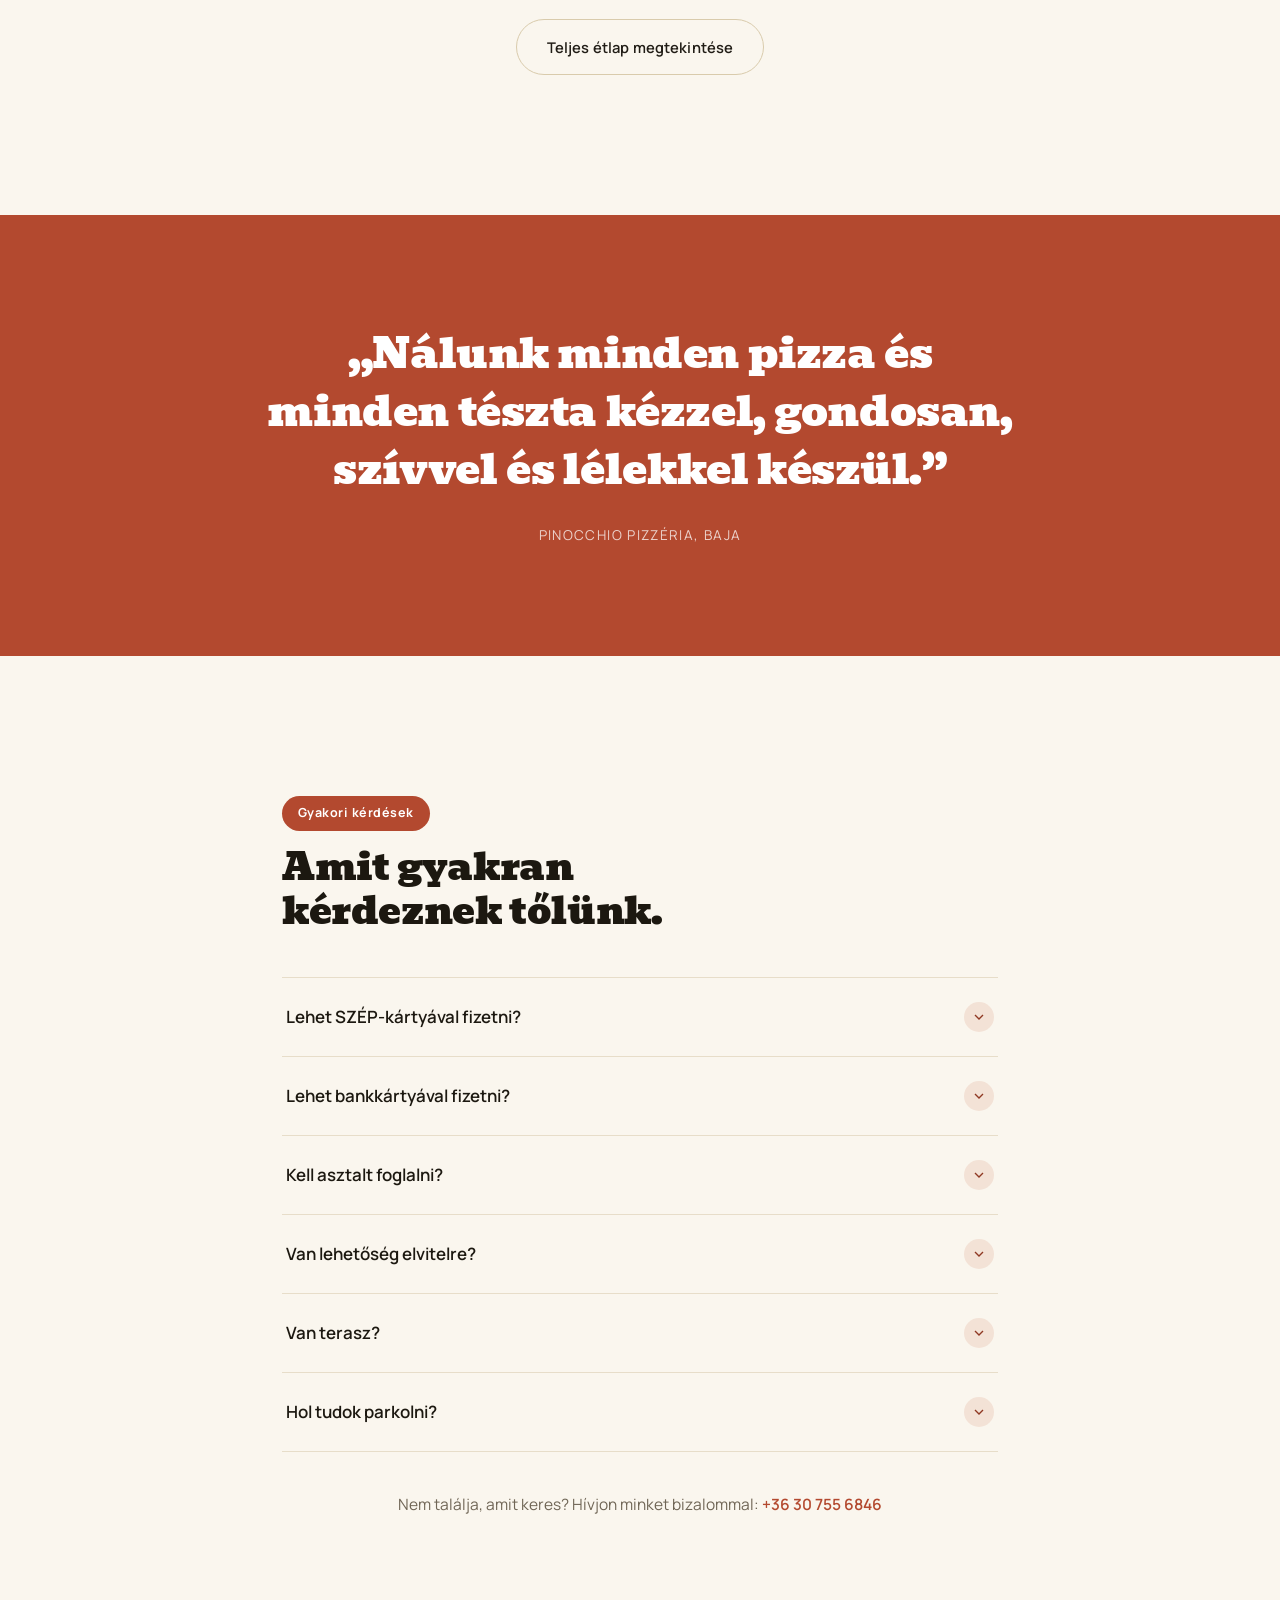
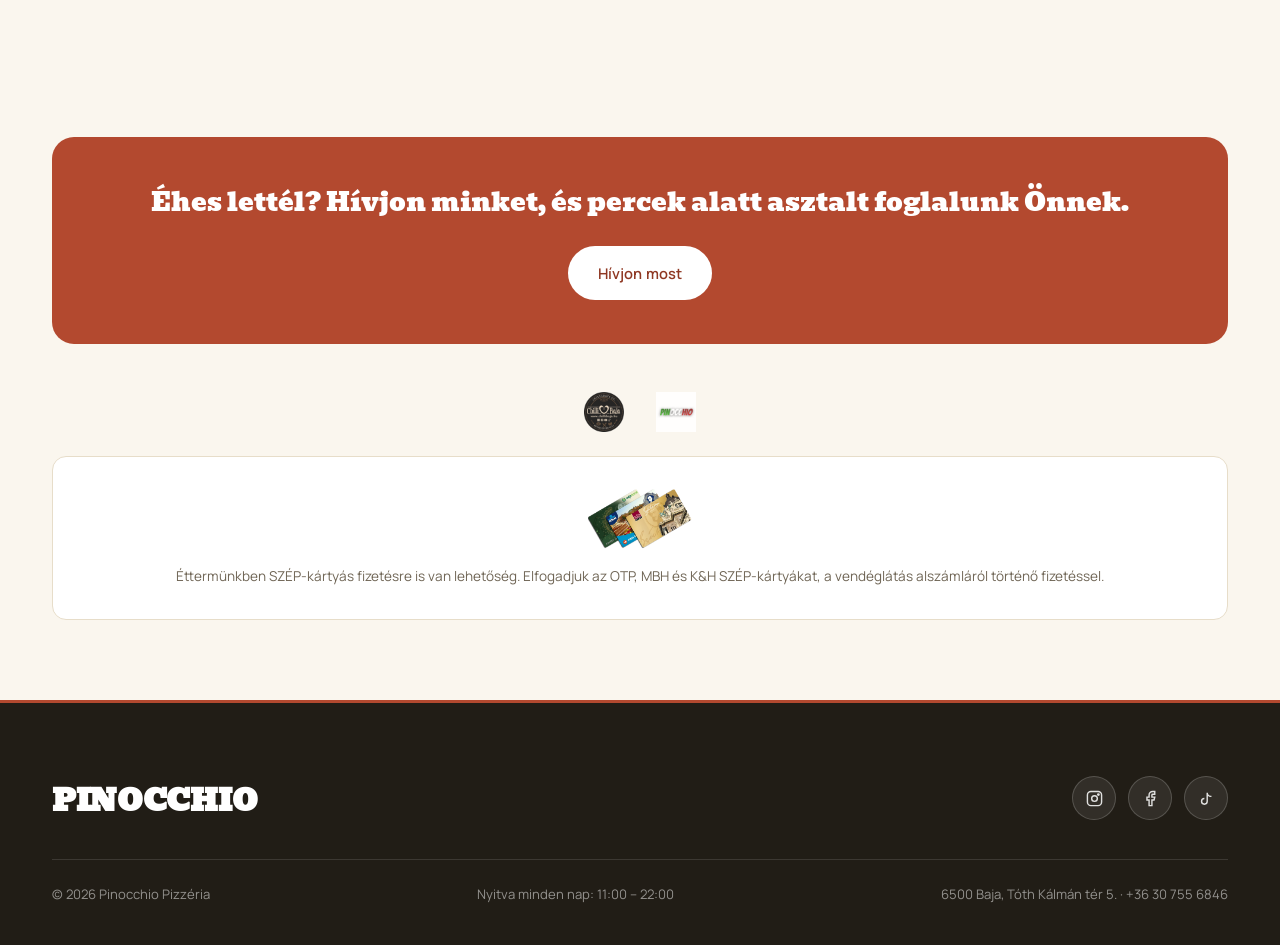
==== commit cb46896c: "SEO audit 1. fázis: LocalBusiness séma, robots.txt, sitemap.xml, meta description-ök, favicon A /cla" ====
--- a/index.html
+++ b/index.html
@@ -5,6 +5,7 @@
   <meta name="viewport" content="width=device-width, initial-scale=1.0">
   <title>Pinocchio Pizzéria | Toszkána íze Baján</title>
   <meta name="description" content="Pinocchio Pizzéria Baján - kemencében sült pizzák és friss paszták, eredeti toszkán recept alapján.">
+  <link rel="icon" type="image/svg+xml" href="favicon.svg">
   <link rel="preconnect" href="https://fonts.googleapis.com">
   <link href="https://fonts.googleapis.com/css2?family=Bevan:ital@0;1&family=Fraunces:ital,wght@0,500;0,600;0,700;1,500&family=Manrope:wght@400;500;600;700&display=swap" rel="stylesheet">
   <link rel="stylesheet" href="css/style.css">
@@ -401,6 +402,41 @@
   }
   </script>
 
+  <!-- LocalBusiness/Restaurant séma. A cím, telefon és nyitvatartás szó szerint
+       azonos mind a 6 oldalon, ezért minden oldalra felkerül - nem csak a
+       főoldalra -, hogy önmagában is helyesen leírja magát a keresőknek. -->
+  <script type="application/ld+json">
+  {
+    "@context": "https://schema.org",
+    "@type": "Restaurant",
+    "name": "Pinocchio Pizzéria",
+    "image": "https://zsolaaa.github.io/pinov2/images/hero-pizza.webp",
+    "url": "https://zsolaaa.github.io/pinov2/index.html",
+    "telephone": "+36307556846",
+    "priceRange": "250-3990 Ft",
+    "servesCuisine": ["Italian", "Pizza"],
+    "menu": "https://zsolaaa.github.io/pinov2/etlap.html",
+    "address": {
+      "@type": "PostalAddress",
+      "streetAddress": "Tóth Kálmán tér 5.",
+      "addressLocality": "Baja",
+      "postalCode": "6500",
+      "addressCountry": "HU"
+    },
+    "openingHoursSpecification": {
+      "@type": "OpeningHoursSpecification",
+      "dayOfWeek": ["Monday", "Tuesday", "Wednesday", "Thursday", "Friday", "Saturday", "Sunday"],
+      "opens": "11:00",
+      "closes": "22:00"
+    },
+    "sameAs": [
+      "https://www.instagram.com/pinocchio_baja/",
+      "https://www.facebook.com/bajapinocchio",
+      "https://www.tiktok.com/@pinocchiobaja"
+    ]
+  }
+  </script>
+
   <script src="js/script.js"></script>
   <script>document.getElementById('year').textContent = new Date().getFullYear();</script>
 </body>
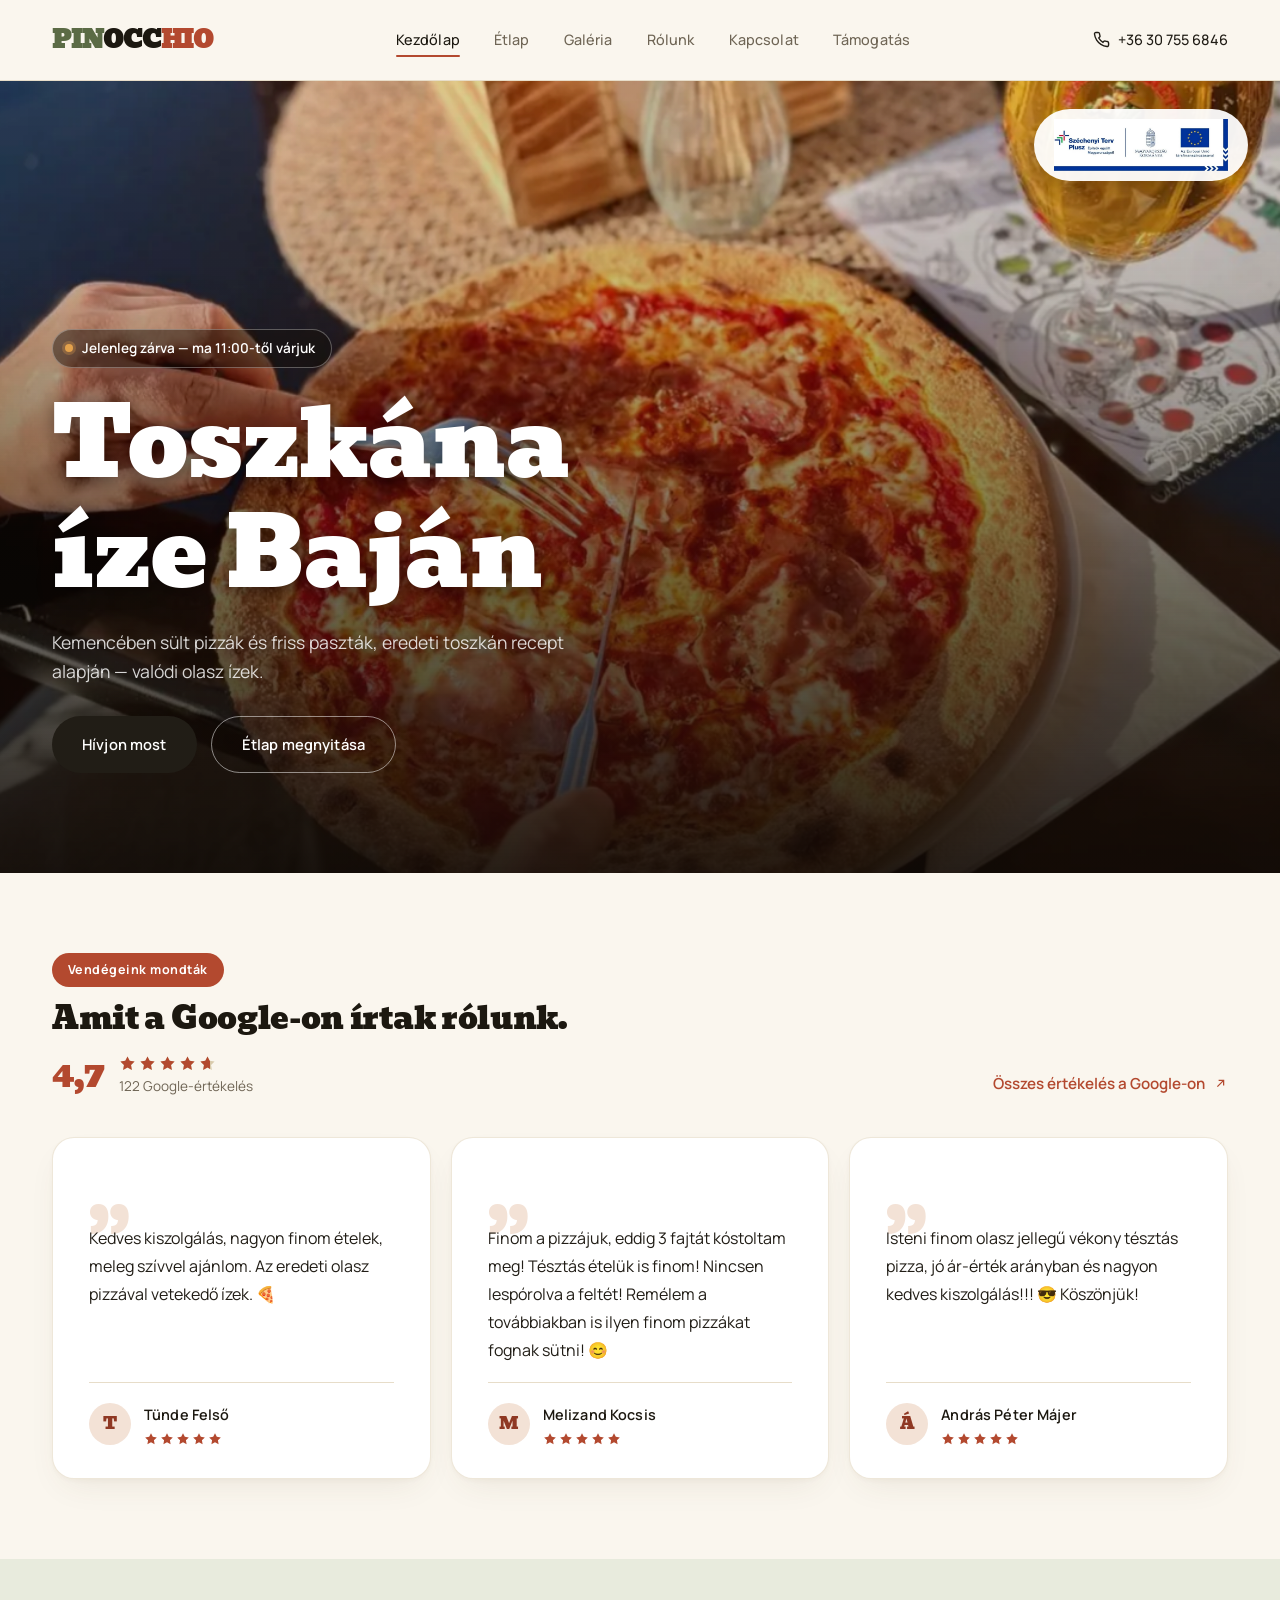
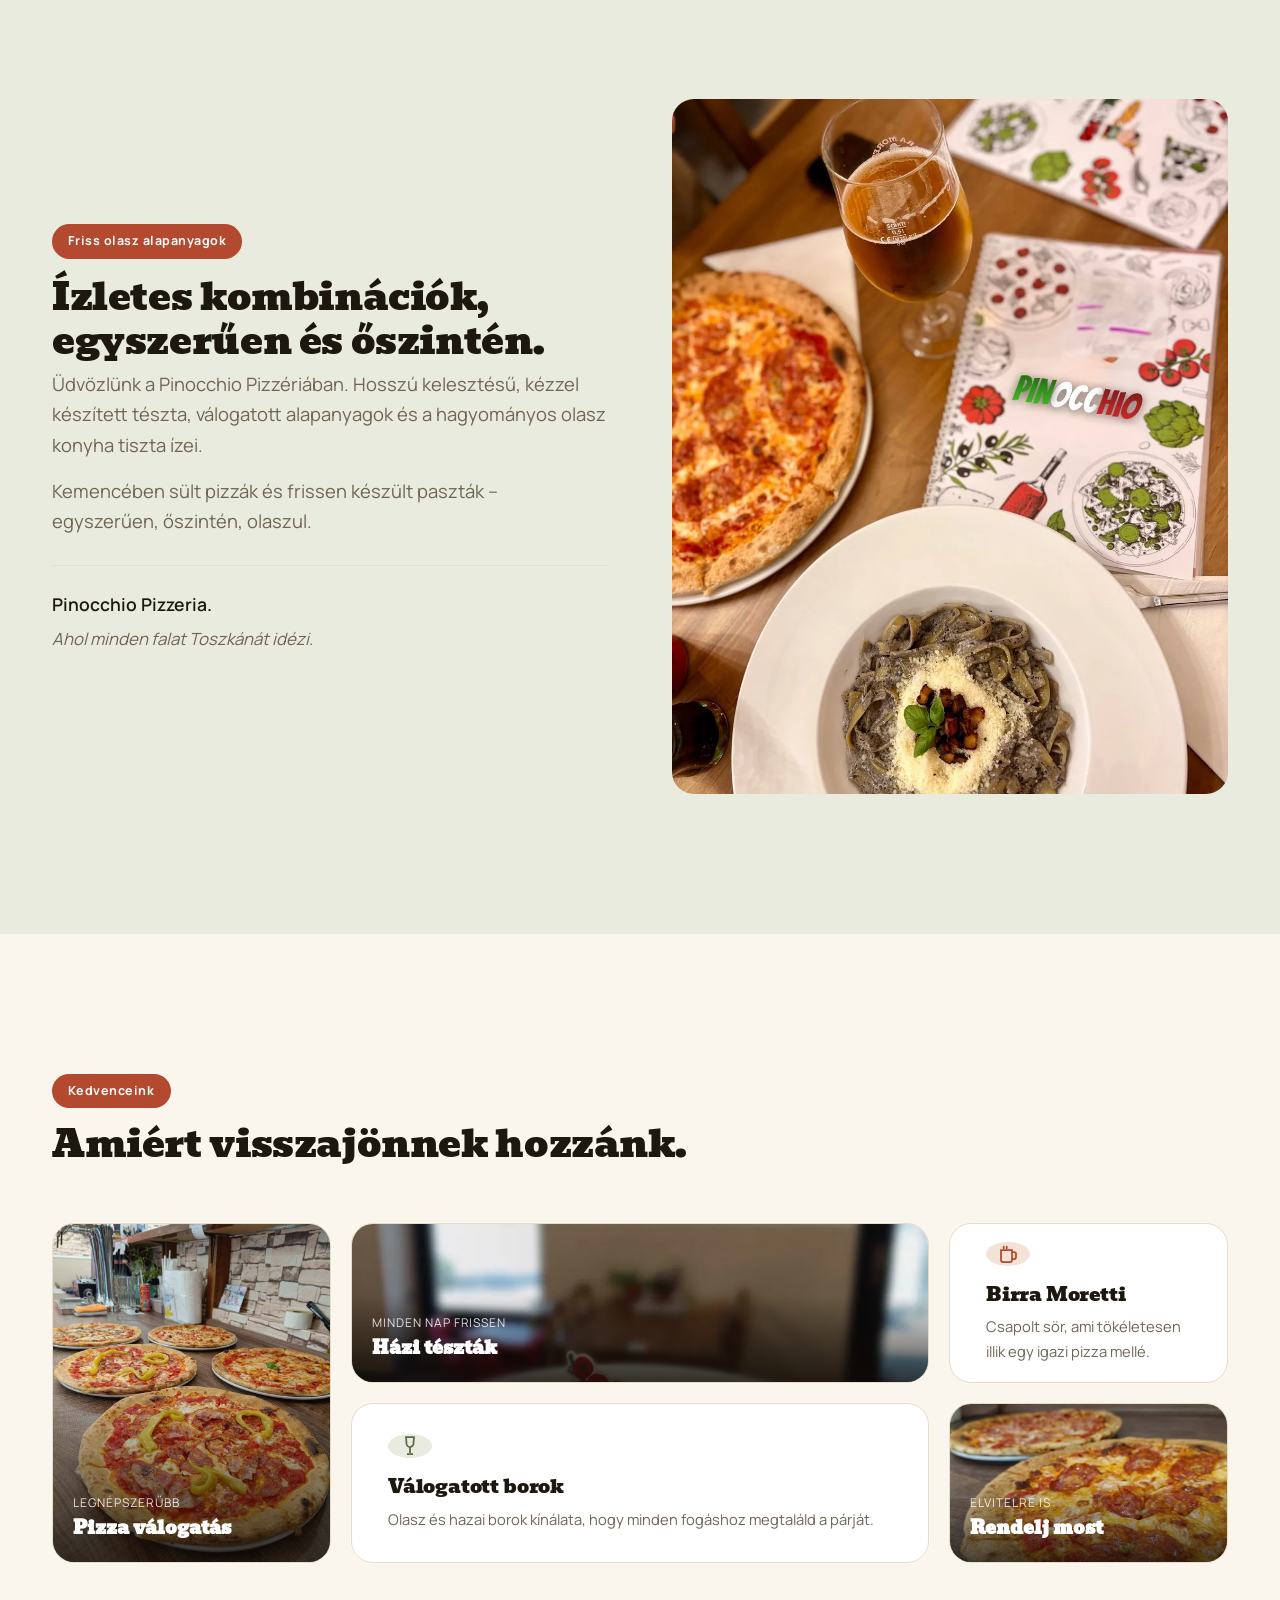
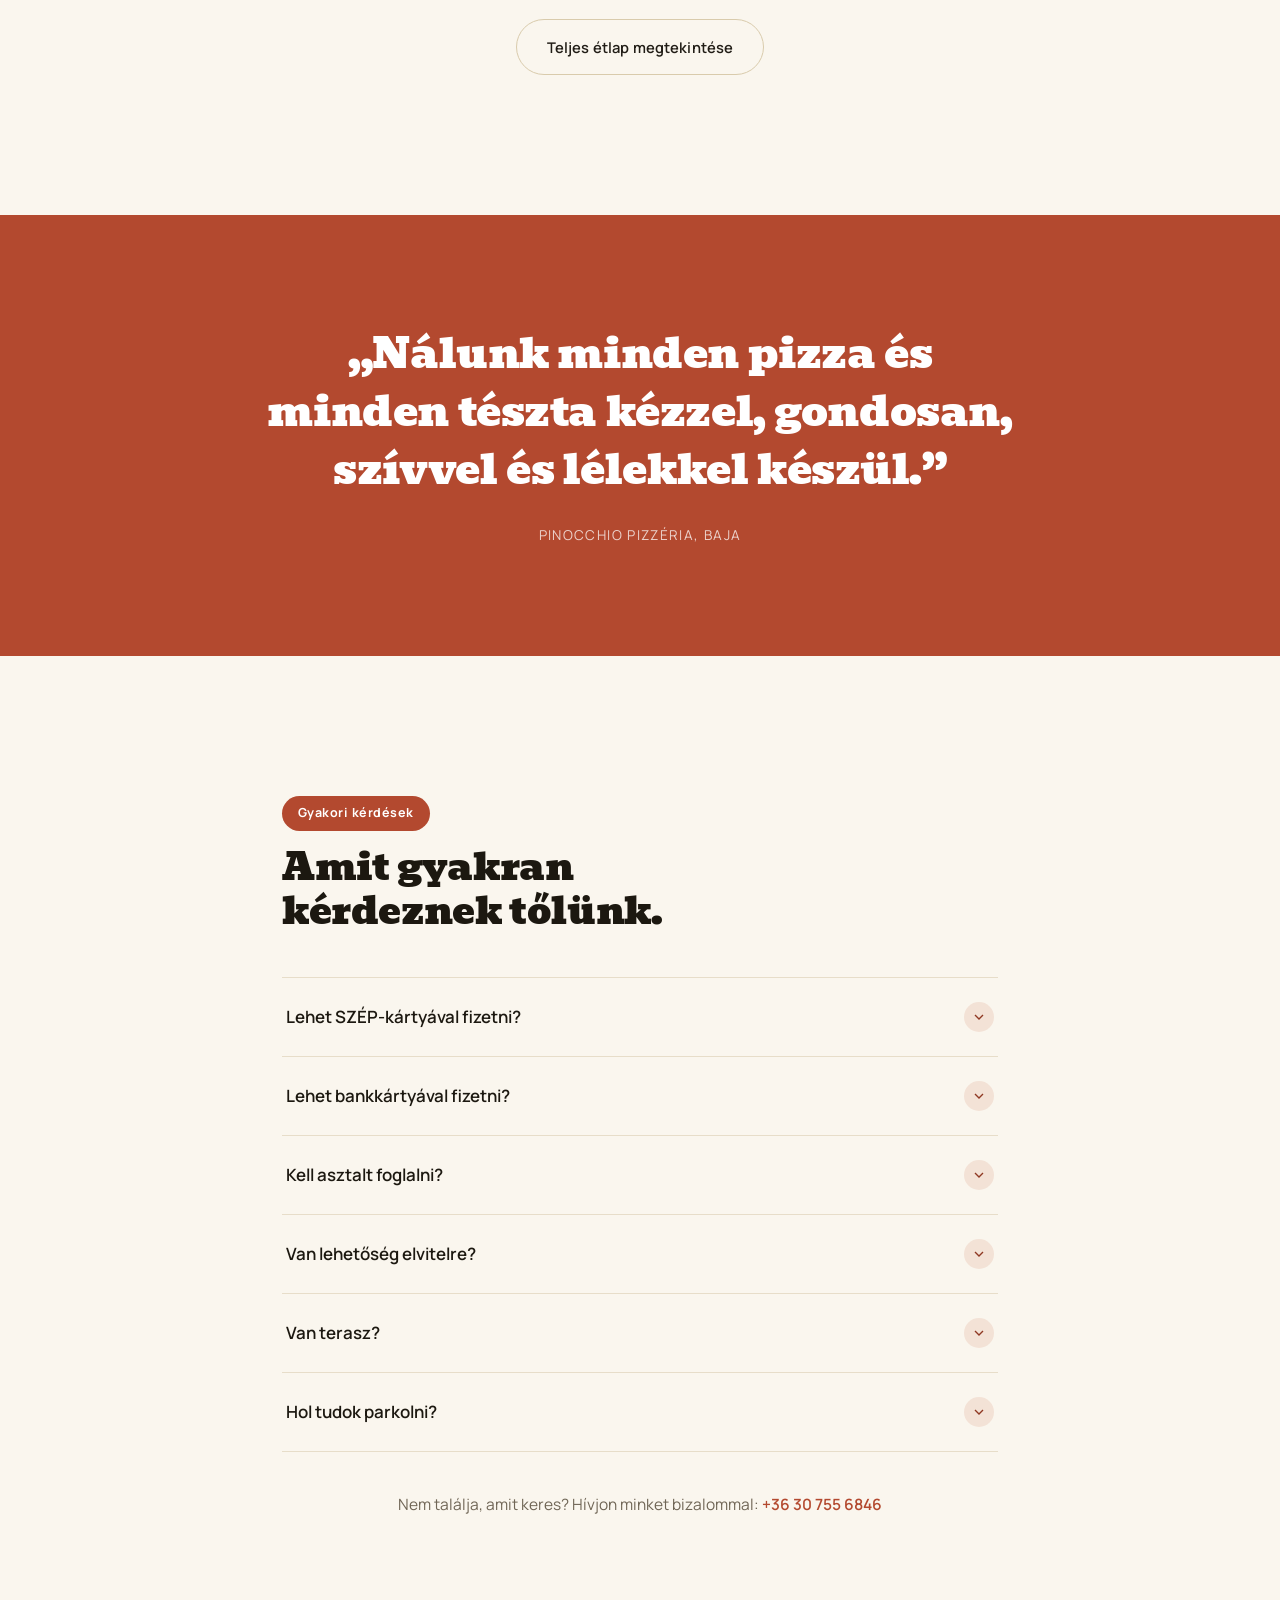
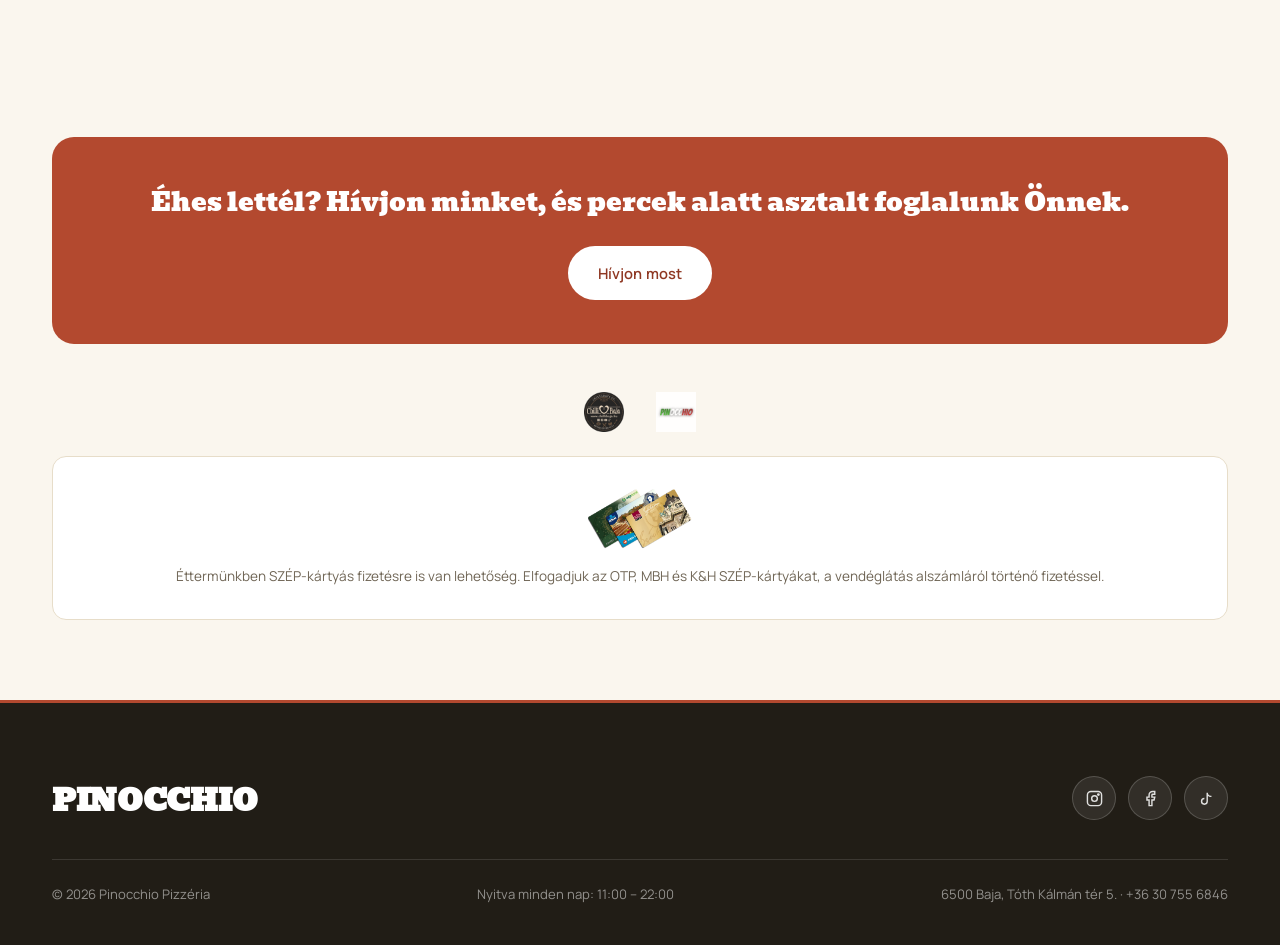
==== commit 552a4ef4: "SEO audit 2. fázis: canonical, Open Graph/Twitter Card, H2-javítás, egyedi 404 - Self-referencing ca" ====
--- a/index.html
+++ b/index.html
@@ -5,8 +5,23 @@
   <meta name="viewport" content="width=device-width, initial-scale=1.0">
   <title>Pinocchio Pizzéria | Toszkána íze Baján</title>
   <meta name="description" content="Pinocchio Pizzéria Baján - kemencében sült pizzák és friss paszták, eredeti toszkán recept alapján.">
+  <link rel="canonical" href="https://zsolaaa.github.io/pinov2/index.html">
   <link rel="icon" type="image/svg+xml" href="favicon.svg">
+
+  <meta property="og:type" content="website">
+  <meta property="og:locale" content="hu_HU">
+  <meta property="og:site_name" content="Pinocchio Pizzéria">
+  <meta property="og:url" content="https://zsolaaa.github.io/pinov2/index.html">
+  <meta property="og:title" content="Pinocchio Pizzéria | Toszkána íze Baján">
+  <meta property="og:description" content="Pinocchio Pizzéria Baján - kemencében sült pizzák és friss paszták, eredeti toszkán recept alapján.">
+  <meta property="og:image" content="https://zsolaaa.github.io/pinov2/images/hero-pizza.webp">
+  <meta name="twitter:card" content="summary_large_image">
+  <meta name="twitter:title" content="Pinocchio Pizzéria | Toszkána íze Baján">
+  <meta name="twitter:description" content="Pinocchio Pizzéria Baján - kemencében sült pizzák és friss paszták, eredeti toszkán recept alapján.">
+  <meta name="twitter:image" content="https://zsolaaa.github.io/pinov2/images/hero-pizza.webp">
+
   <link rel="preconnect" href="https://fonts.googleapis.com">
+  <link rel="preconnect" href="https://fonts.gstatic.com" crossorigin>
   <link href="https://fonts.googleapis.com/css2?family=Bevan:ital@0;1&family=Fraunces:ital,wght@0,500;0,600;0,700;1,500&family=Manrope:wght@400;500;600;700&display=swap" rel="stylesheet">
   <link rel="stylesheet" href="css/style.css">
 </head>
--- a/css/style.css
+++ b/css/style.css
@@ -1300,7 +1300,7 @@
   border-bottom: 1px solid var(--color-line-strong);
 }
 
-.menu-category-head h3 { font-size: 1.6rem; }
+.menu-category-head h2 { font-size: 1.6rem; }
 .menu-category-head span { font-size: 0.8rem; letter-spacing: 0.1em; text-transform: uppercase; color: var(--color-text-faint); }
 
 .menu-item {
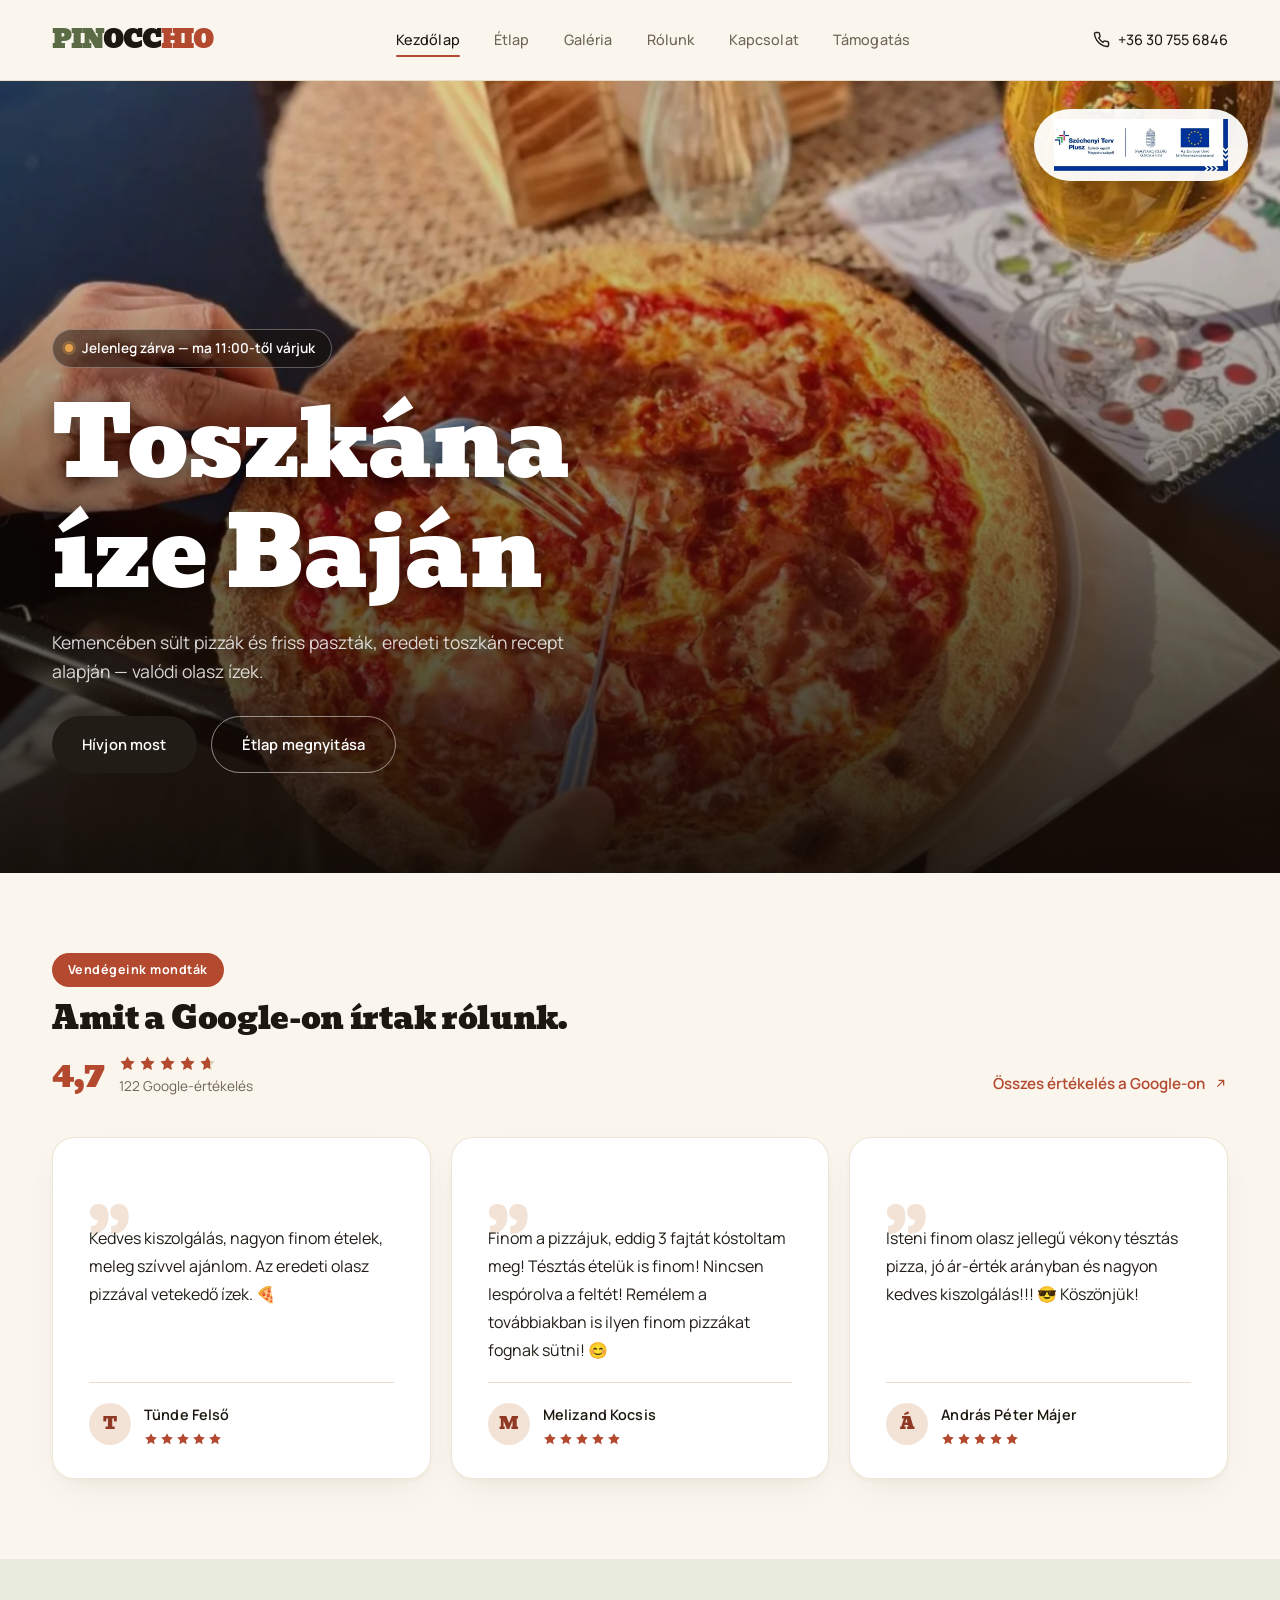
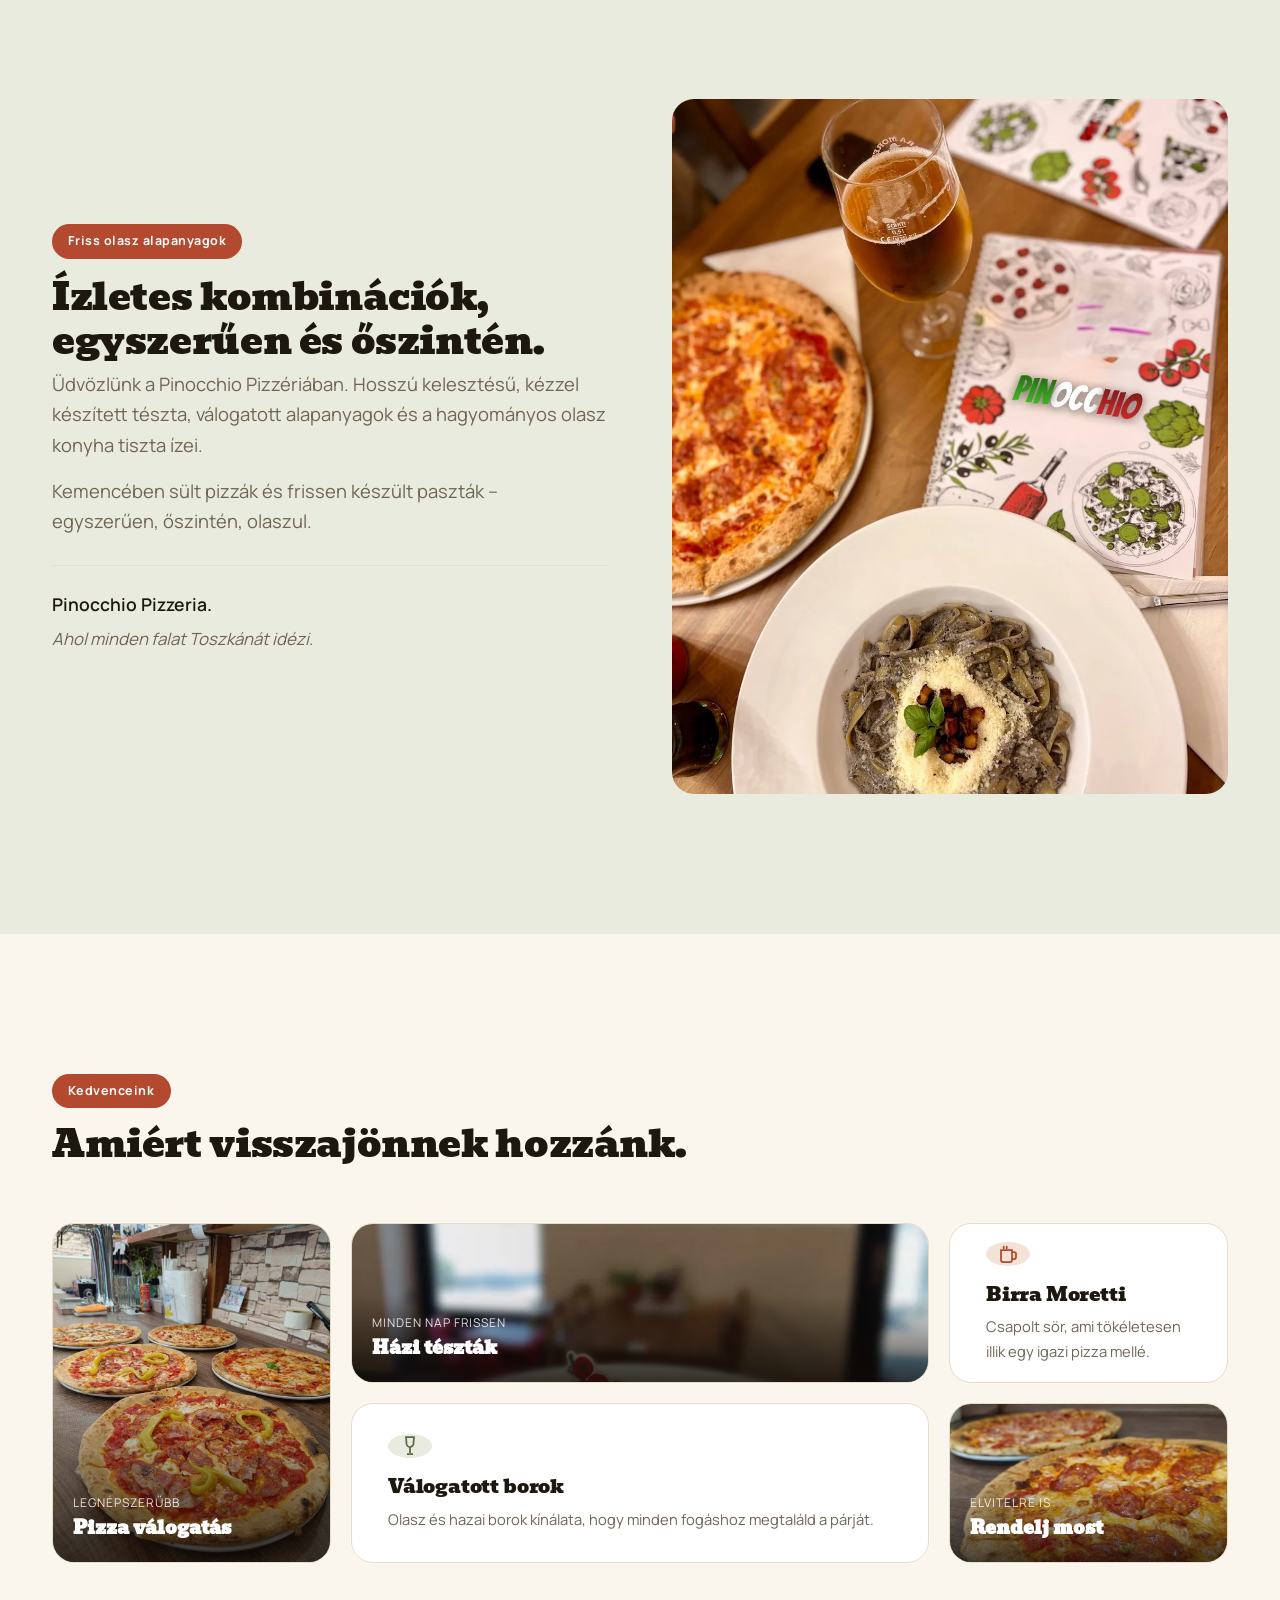
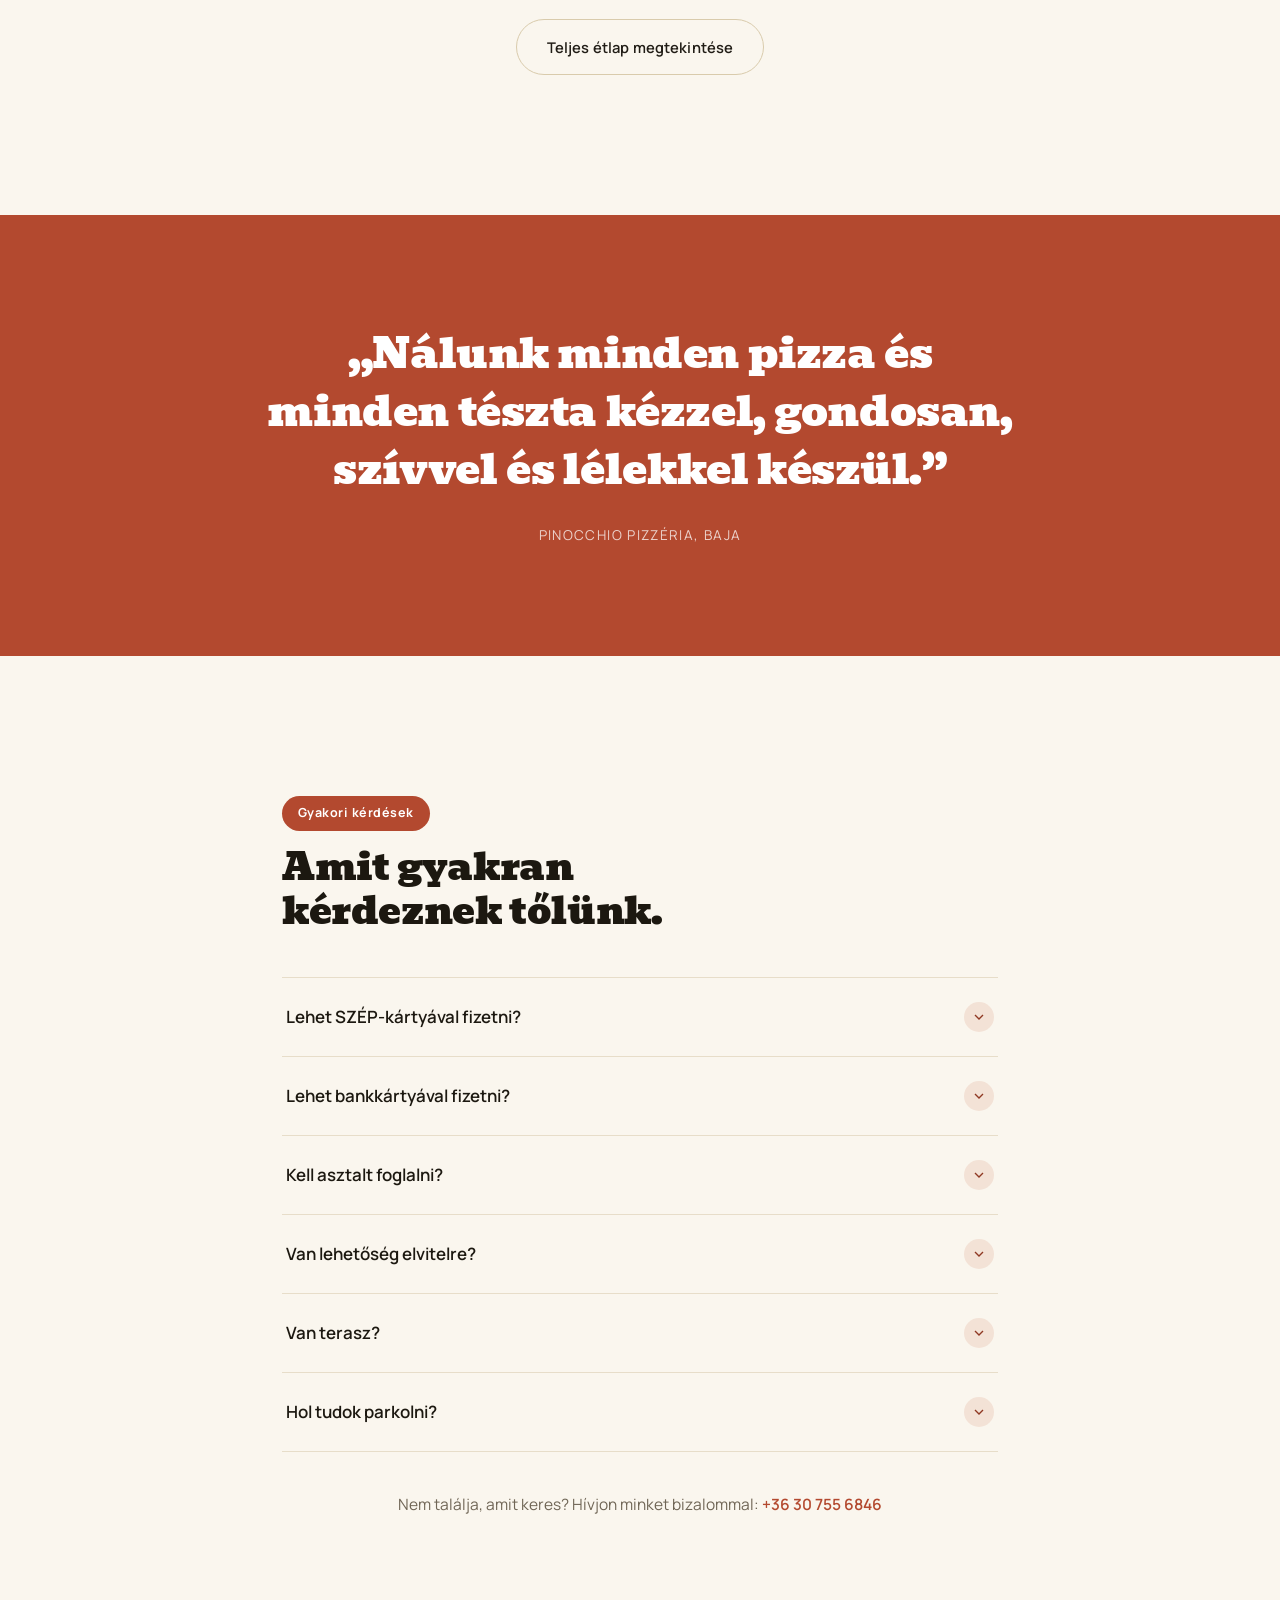
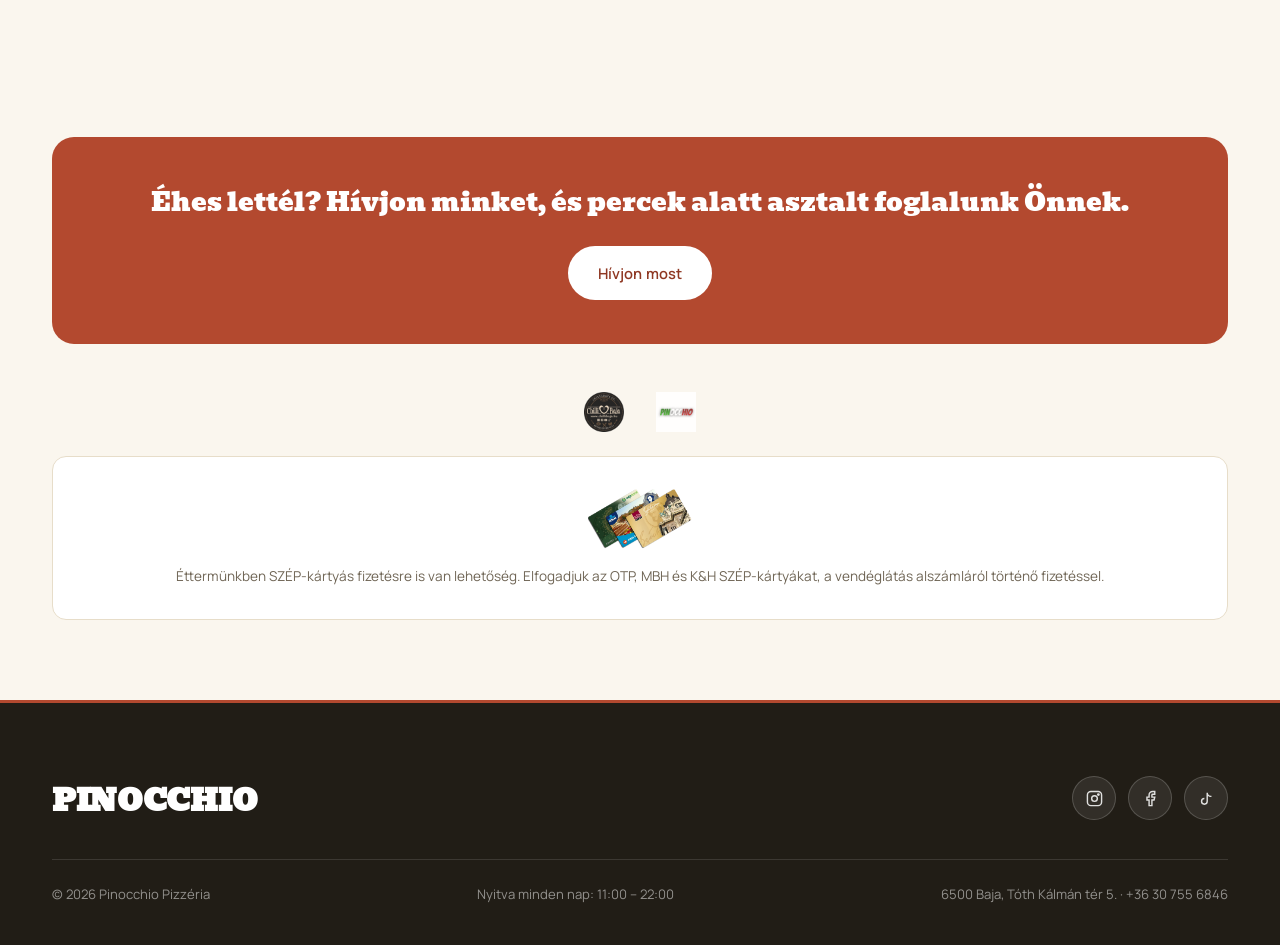
==== commit a8329c6e: "Hero cím szavankénti, lépcsőzött beúszása Egy Claude Design-nal készített animációs referencia-terv " ====
--- a/index.html
+++ b/index.html
@@ -22,7 +22,13 @@
 
   <link rel="preconnect" href="https://fonts.googleapis.com">
   <link rel="preconnect" href="https://fonts.gstatic.com" crossorigin>
-  <link href="https://fonts.googleapis.com/css2?family=Bevan:ital@0;1&family=Fraunces:ital,wght@0,500;0,600;0,700;1,500&family=Manrope:wght@400;500;600;700&display=swap" rel="stylesheet">
+  <!-- A betűtípus-CSS nem blokkoló betöltése: preload + media=print trükk. A
+       PageSpeed Insights 1730 ms renderelés-blokkolást mért mobilon, amíg ez a
+       stíluslap szinkron <link rel="stylesheet">-ként töltődött. A noscript
+       ág gondoskodik róla, hogy JS nélkül is alkalmazódjon a betűtípus. -->
+  <link rel="preload" as="style" href="https://fonts.googleapis.com/css2?family=Bevan:ital@0;1&family=Fraunces:ital,wght@0,500;0,600;0,700;1,500&family=Manrope:wght@400;500;600;700&display=swap">
+  <link rel="stylesheet" href="https://fonts.googleapis.com/css2?family=Bevan:ital@0;1&family=Fraunces:ital,wght@0,500;0,600;0,700;1,500&family=Manrope:wght@400;500;600;700&display=swap" media="print" onload="this.media=&#39;all&#39;; this.onload=null;">
+  <noscript><link rel="stylesheet" href="https://fonts.googleapis.com/css2?family=Bevan:ital@0;1&family=Fraunces:ital,wght@0,500;0,600;0,700;1,500&family=Manrope:wght@400;500;600;700&display=swap"></noscript>
   <link rel="stylesheet" href="css/style.css">
 </head>
 <body>
@@ -54,10 +60,10 @@
 
   <section class="hero">
     <div class="hero-bg-wrap">
-      <img class="hero-bg-img" src="images/hero-pizza.webp" alt="Pizza szeletelése a teraszon, napsütésben, sör és frissítők mellett" data-ph="Hero fotó: teraszon, kézzel vágott pizza">
+      <img class="hero-bg-img" src="images/hero-pizza.webp" width="1200" height="1600" alt="Pizza szeletelése a teraszon, napsütésben, sör és frissítők mellett" data-ph="Hero fotó: teraszon, kézzel vágott pizza">
     </div>
     <a href="tamogatas.html" class="funding-banner" aria-label="Széchenyi Terv Plusz támogatás – részletek a Támogatás oldalon">
-      <img src="images/szechenyi-terv-plusz.webp" alt="Széchenyi Terv Plusz, Magyarország Kormánya, Európai Unió" data-ph="Széchenyi Terv Plusz sáv" style="height:52px; width:auto; display:block;">
+      <img src="images/szechenyi-terv-plusz.webp" width="1339" height="400" alt="Széchenyi Terv Plusz, Magyarország Kormánya, Európai Unió" data-ph="Széchenyi Terv Plusz sáv" style="height:52px; width:auto; display:block;">
     </a>
     <div class="container">
       <div class="hero-content">
@@ -65,7 +71,7 @@
           <span class="hero-status-dot" aria-hidden="true"></span>
           <span class="hero-status-text"></span>
         </div>
-        <h1>Toszkána íze Baján</h1>
+        <h1><span class="hero-word">Toszkána</span> <span class="hero-word">íze</span> <span class="hero-word">Baján</span></h1>
         <p>Kemencében sült pizzák és friss paszták, eredeti toszkán recept alapján — valódi olasz ízek.</p>
         <div class="hero-actions">
           <a href="tel:+36307556846" class="btn">Hívjon most</a>
@@ -194,7 +200,7 @@
         </p>
       </div>
       <div class="intro-img" data-reveal>
-        <img src="images/asztal-etel.webp" alt="Pizza, tészta és bor az asztalon" data-ph="Asztali fotó: pizza, tészta, bor" loading="lazy" decoding="async">
+        <img src="images/asztal-etel.webp" width="1050" height="1400" alt="Pizza, tészta és bor az asztalon" data-ph="Asztali fotó: pizza, tészta, bor" loading="lazy" decoding="async">
       </div>
     </div>
   </section>
@@ -208,7 +214,7 @@
 
       <div class="bento-grid">
         <div class="bento-card row-2 has-photo" data-reveal>
-          <img src="images/etlap-elonezet.webp" alt="Válogatás a pizzáinkból" data-ph="Pizza válogatás" loading="lazy" decoding="async">
+          <img src="images/etlap-elonezet.webp" width="900" height="1200" alt="Válogatás a pizzáinkból" data-ph="Pizza válogatás" loading="lazy" decoding="async">
           <div class="bento-label">
             <div class="tag">Legnépszerűbb</div>
             <div class="name">Pizza válogatás</div>
@@ -216,7 +222,7 @@
         </div>
 
         <div class="bento-card span-2 has-photo" data-reveal>
-          <img src="images/rolunk-teszta.webp" alt="Kézzel nyújtott házi tészta friss bazsalikommal" data-ph="Házi tészta bazsalikommal" loading="lazy" decoding="async">
+          <img src="images/rolunk-teszta.webp" width="900" height="1200" alt="Kézzel nyújtott házi tészta friss bazsalikommal" data-ph="Házi tészta bazsalikommal" loading="lazy" decoding="async">
           <div class="bento-label">
             <div class="tag">Minden nap frissen</div>
             <div class="name">Házi tészták</div>
@@ -240,7 +246,7 @@
         </div>
 
         <div class="bento-card has-photo" data-reveal>
-          <img src="images/rolunk-pizza.webp" alt="Kemencében sült pizza dobozban" data-ph="Pizza dobozban" loading="lazy" decoding="async">
+          <img src="images/rolunk-pizza.webp" width="900" height="1200" alt="Kemencében sült pizza dobozban" data-ph="Pizza dobozban" loading="lazy" decoding="async">
           <div class="bento-label">
             <div class="tag">Elvitelre is</div>
             <div class="name">Rendelj most</div>
@@ -345,12 +351,12 @@
       </div>
 
       <div class="partners-strip" data-reveal>
-        <img src="images/logo-chillibaja.webp" alt="Chilli Baja logó" data-ph="Chilli Baja logó" loading="lazy" decoding="async">
-        <img src="images/logo-pinocchio.webp" alt="Pinocchio logó" data-ph="Pinocchio logó" loading="lazy" decoding="async">
+        <img src="images/logo-chillibaja.webp" width="480" height="480" alt="Chilli Baja logó" data-ph="Chilli Baja logó" loading="lazy" decoding="async">
+        <img src="images/logo-pinocchio.webp" width="480" height="480" alt="Pinocchio logó" data-ph="Pinocchio logó" loading="lazy" decoding="async">
       </div>
 
       <div class="payment-note">
-        <img src="images/szep_kartyak.webp" alt="OTP, K&amp;H és MBH SZÉP kártya logók" data-ph="SZÉP kártya logók" loading="lazy" decoding="async">
+        <img src="images/szep_kartyak.webp" width="700" height="401" alt="OTP, K&amp;H és MBH SZÉP kártya logók" data-ph="SZÉP kártya logók" loading="lazy" decoding="async">
         <p>Éttermünkben SZÉP-kártyás fizetésre is van lehetőség. Elfogadjuk az OTP, MBH és K&amp;H SZÉP-kártyákat, a vendéglátás alszámláról történő fizetéssel.</p>
       </div>
     </div>
--- a/css/style.css
+++ b/css/style.css
@@ -312,19 +312,33 @@
   max-width: 780px;
 }
 
-.hero-content > * {
+/* A h1 kimarad az egységes blokk-animációból: a cím szavanként, saját
+   lépcsőzéssel jelenik meg (lásd .hero-word lentebb), nem egy blokként. */
+.hero-content > *:not(h1) {
   animation: hero-rise 700ms var(--ease-out) both;
 }
 .hero-content .hero-status { animation-delay: 0ms; }
 .hero-content .eyebrow { animation-delay: 80ms; }
-.hero-content h1 { animation-delay: 160ms; }
-.hero-content p { animation-delay: 260ms; }
-.hero-content .hero-actions { animation-delay: 360ms; }
+.hero-content p { animation-delay: 380ms; }
+.hero-content .hero-actions { animation-delay: 480ms; }
 
 @keyframes hero-rise {
   from { opacity: 0; transform: translateY(16px); }
   to { opacity: 1; transform: translateY(0); }
 }
+
+/* Szavankénti hero-cím beúszás: minden szó külön inline-block span-ként
+   kap egy rövid késleltetést, hogy a cím lépcsőzve, szavanként jelenjen
+   meg betöltéskor - ne egyben ugorjon be, mint egy tömb. A szavak közti
+   szóköz szöveges csomópont marad (nem span), így a sortörés a normál
+   szóköz-szabályok szerint természetesen viselkedik. */
+.hero-word {
+  display: inline-block;
+  animation: hero-rise 700ms var(--ease-out) both;
+}
+.hero-word:nth-child(1) { animation-delay: 160ms; }
+.hero-word:nth-child(2) { animation-delay: 220ms; }
+.hero-word:nth-child(3) { animation-delay: 280ms; }
 
 .hero-status {
   display: inline-flex;
